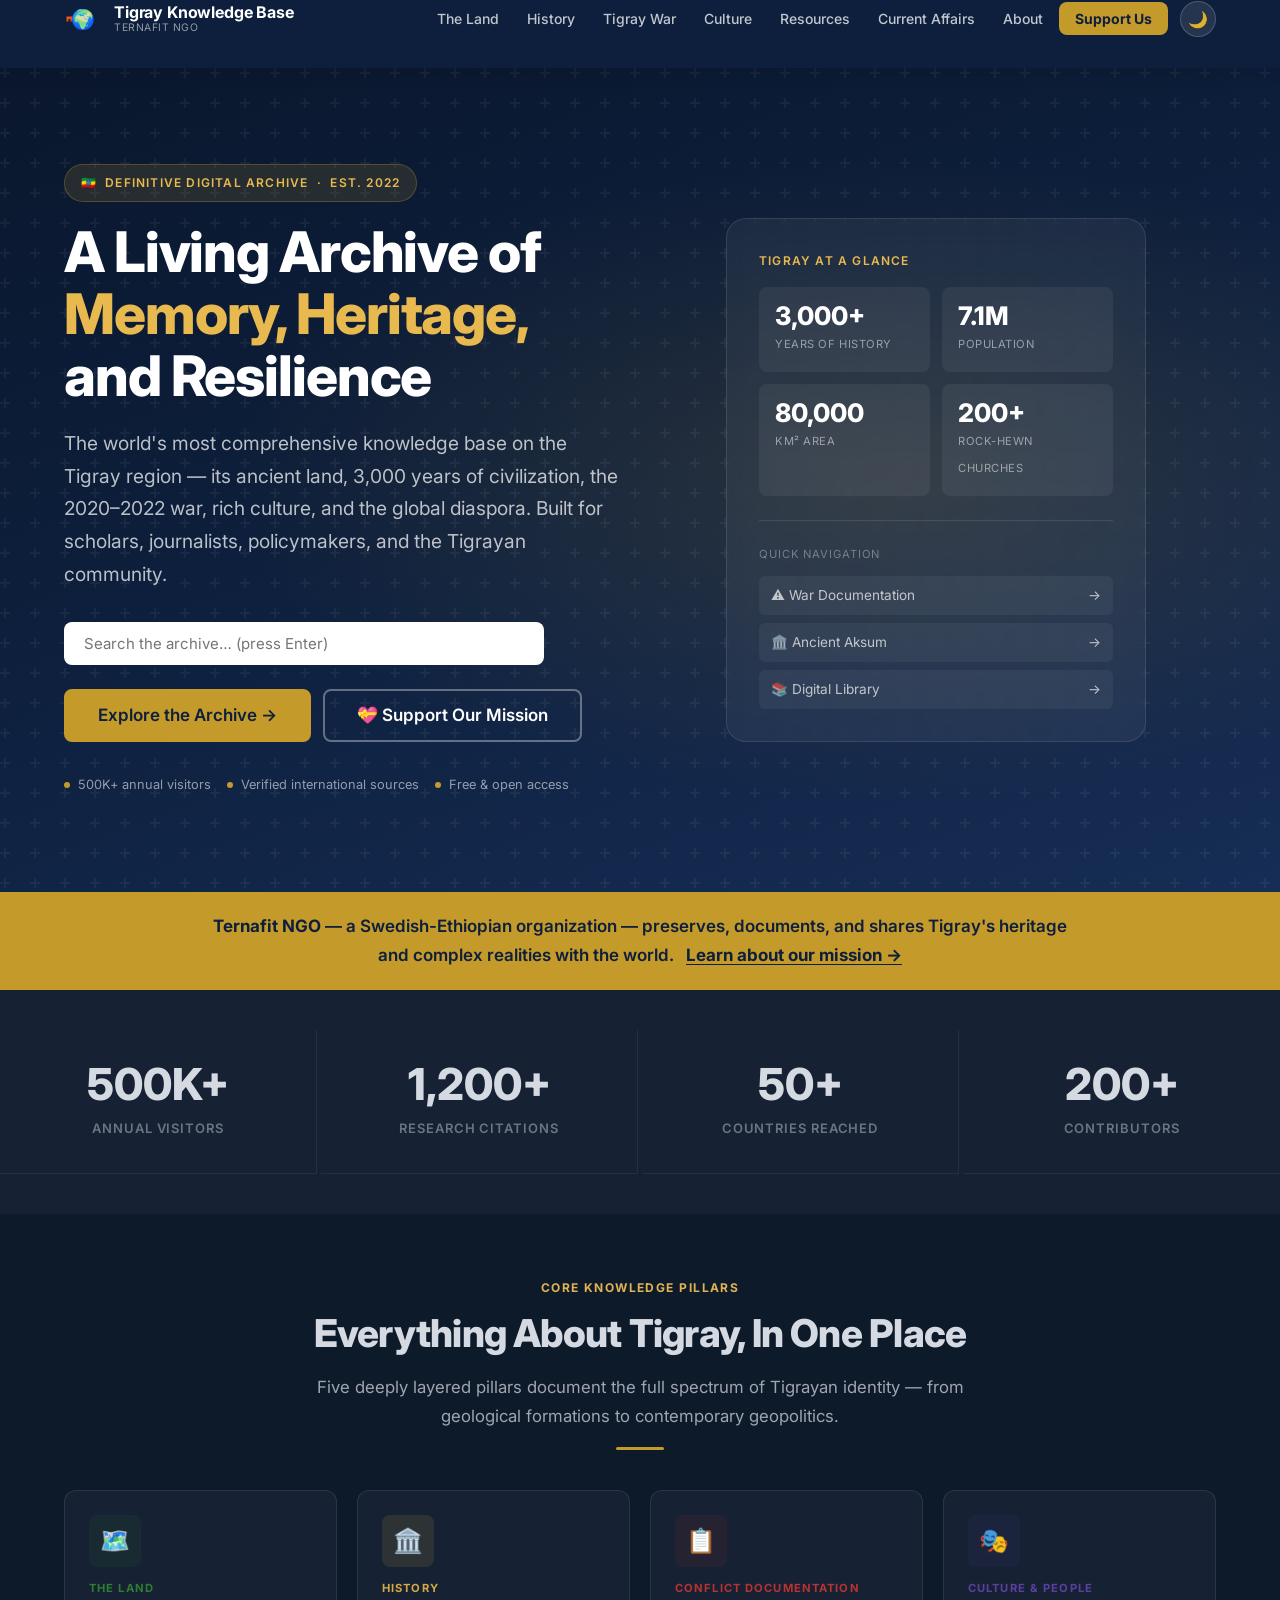
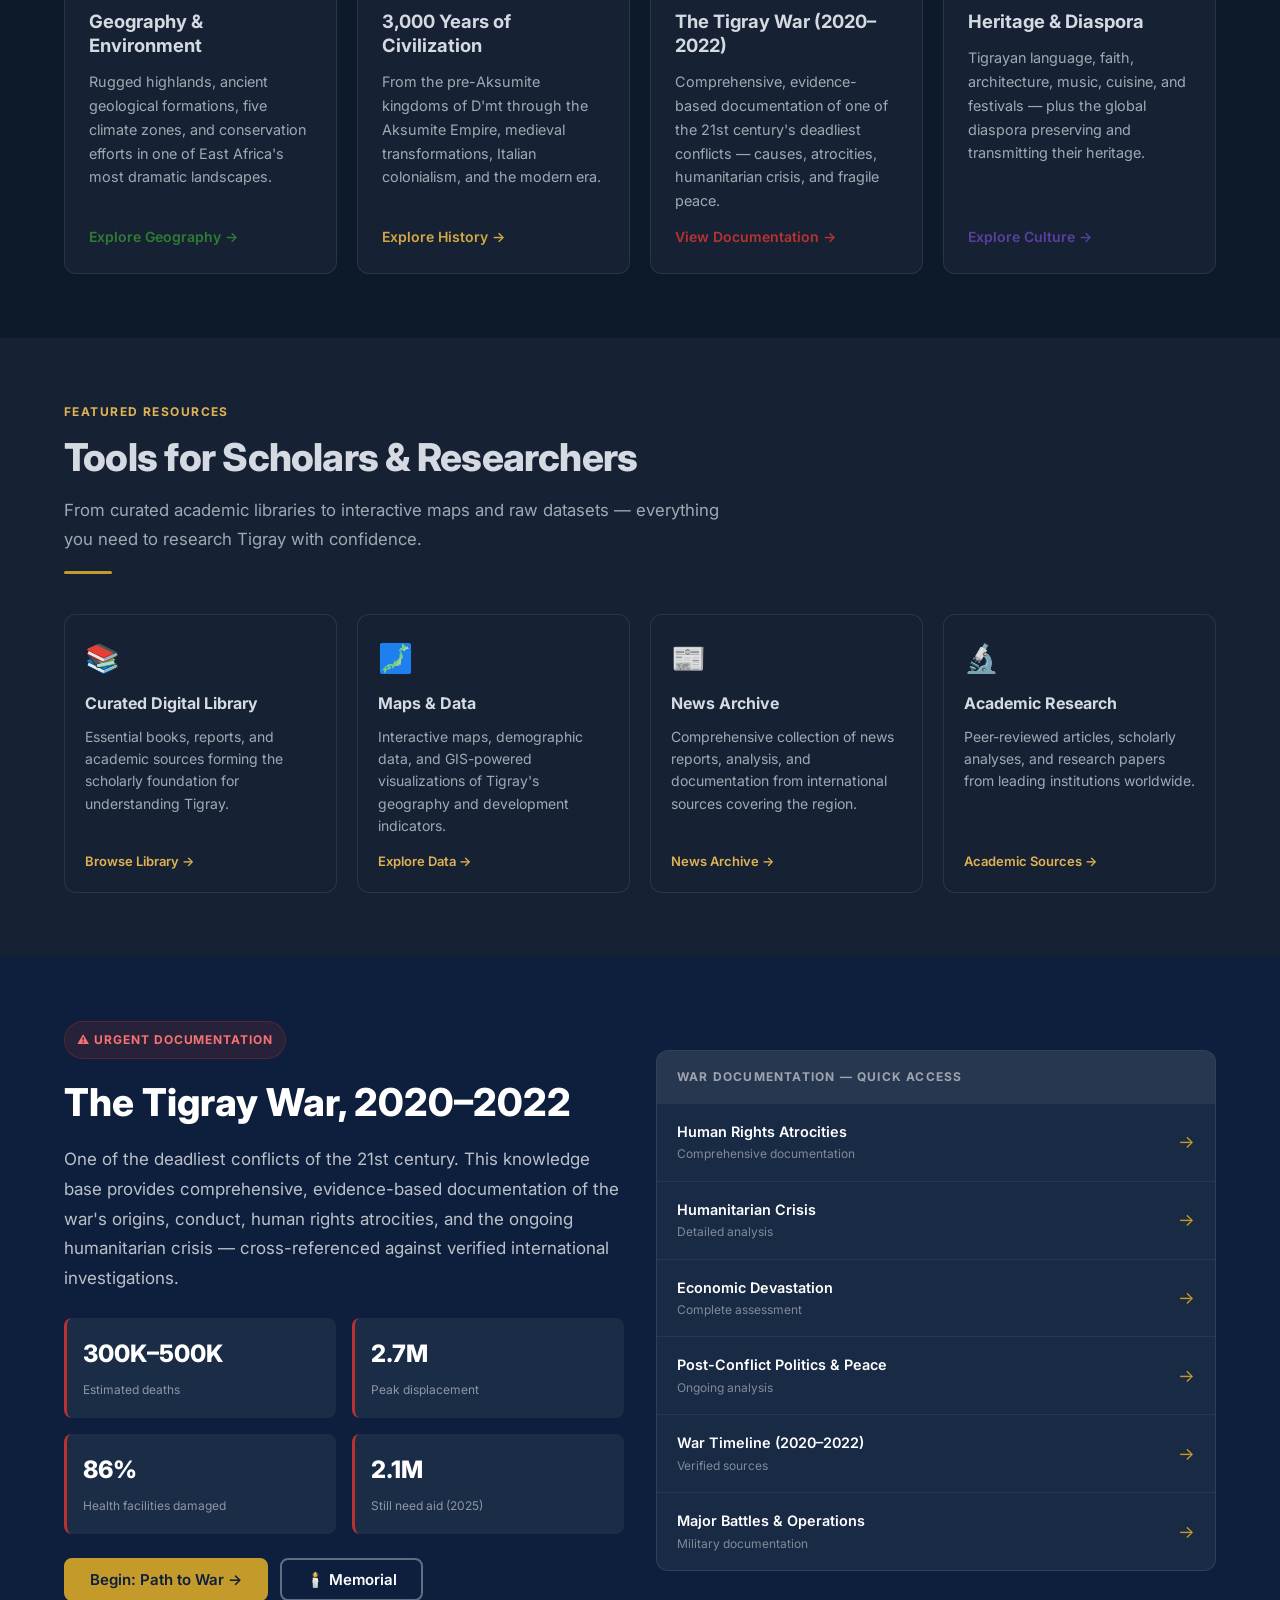
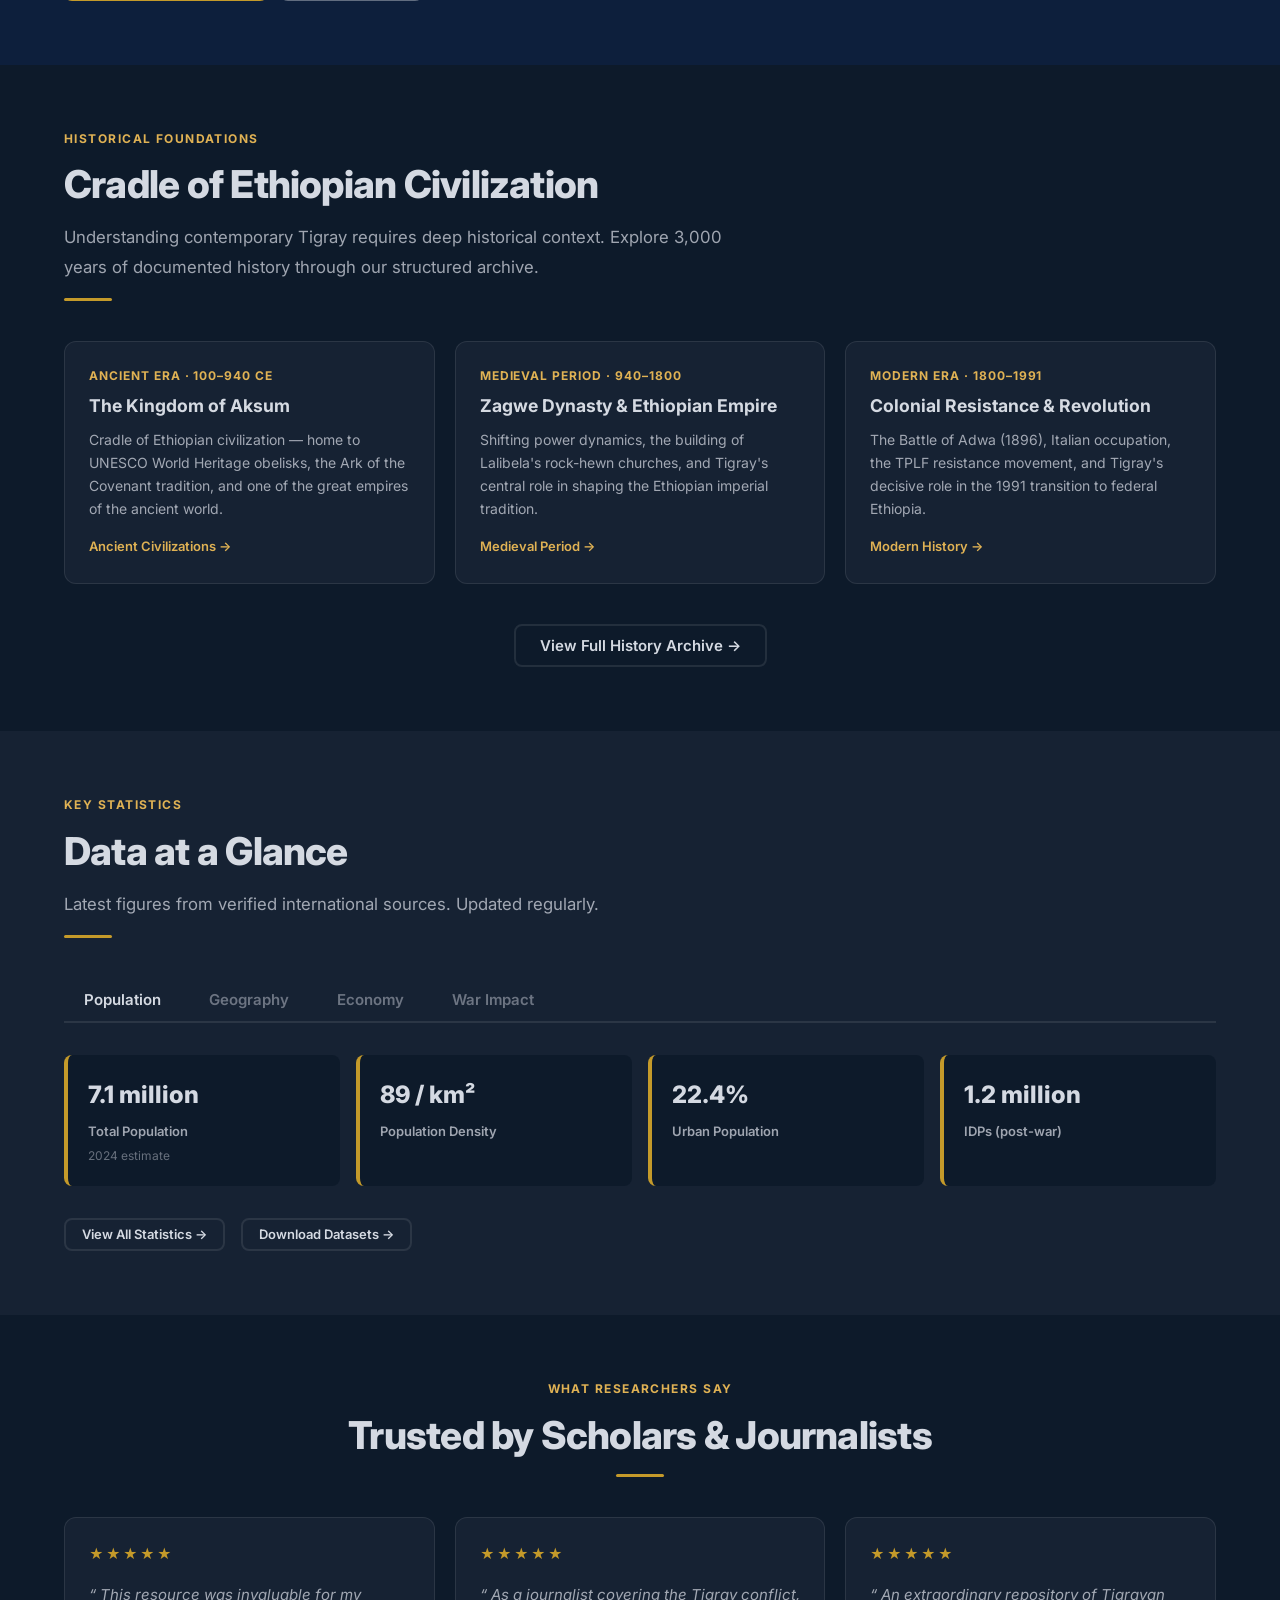
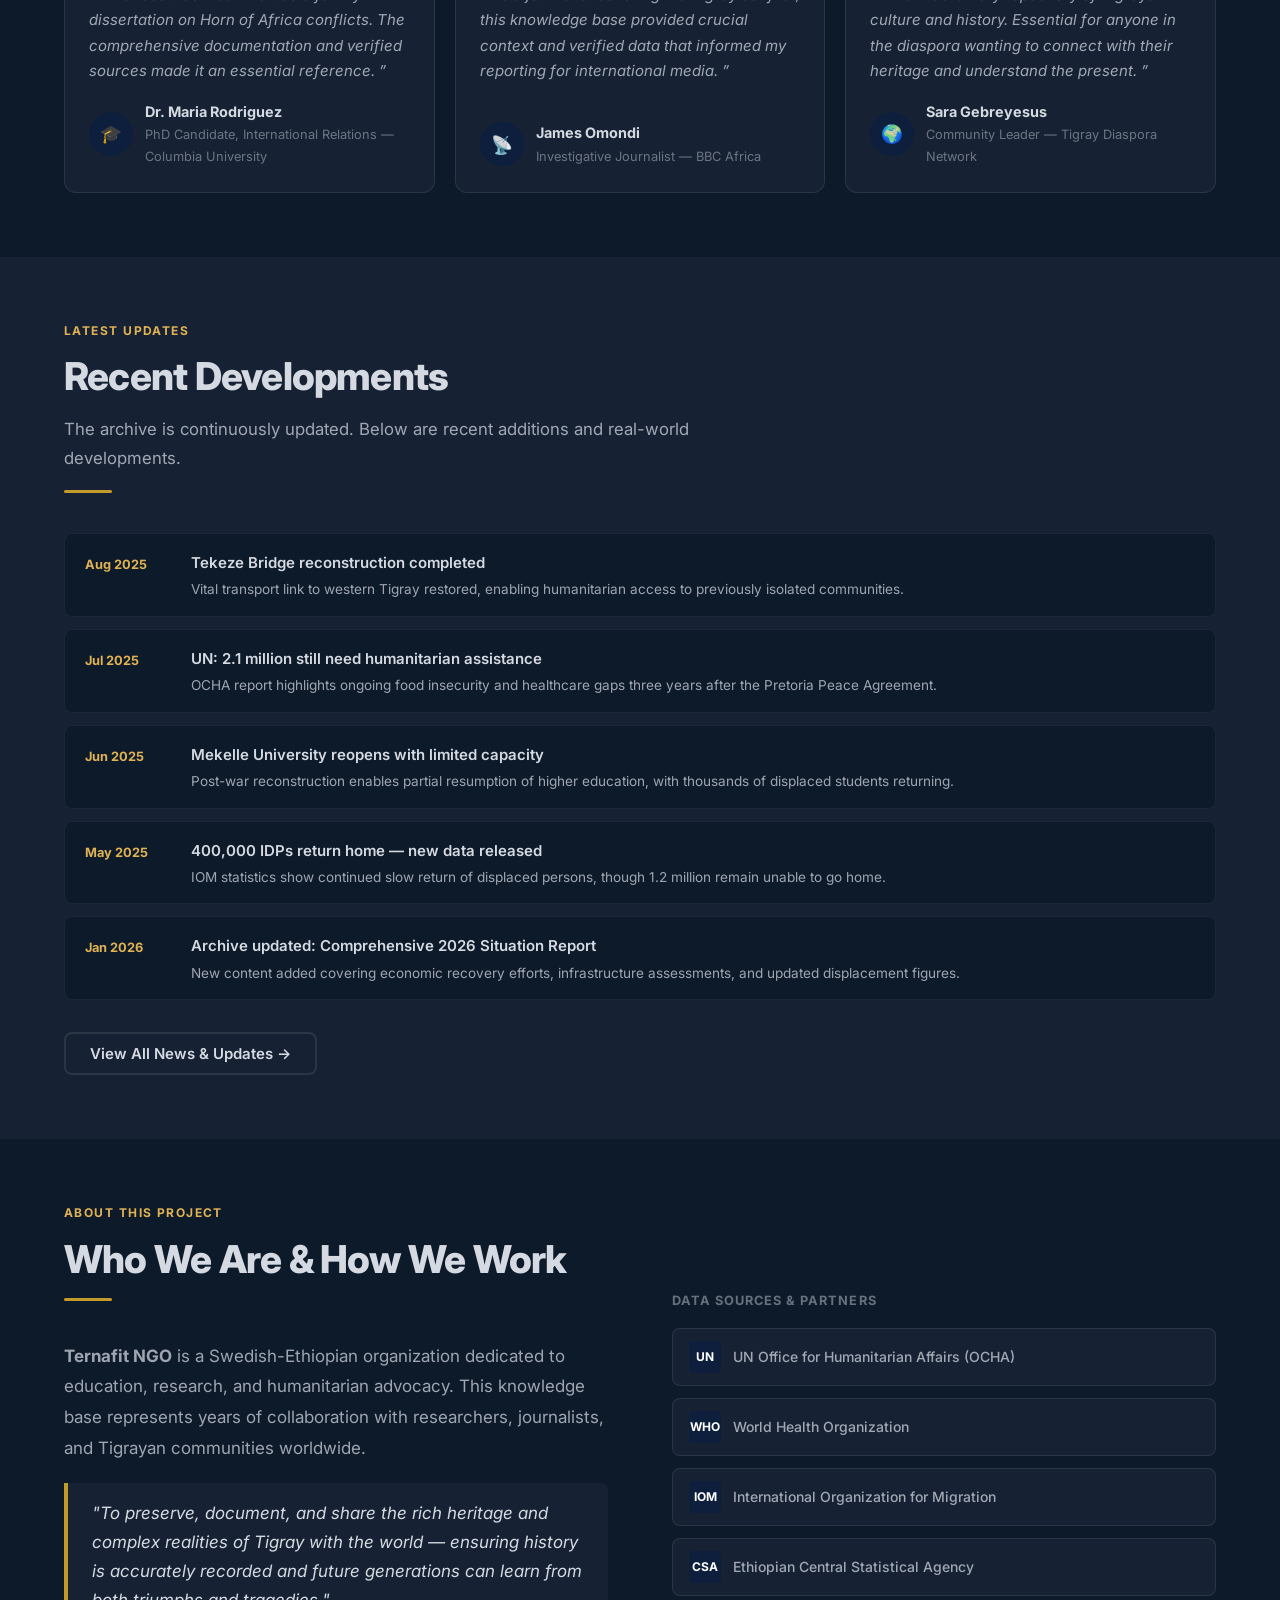
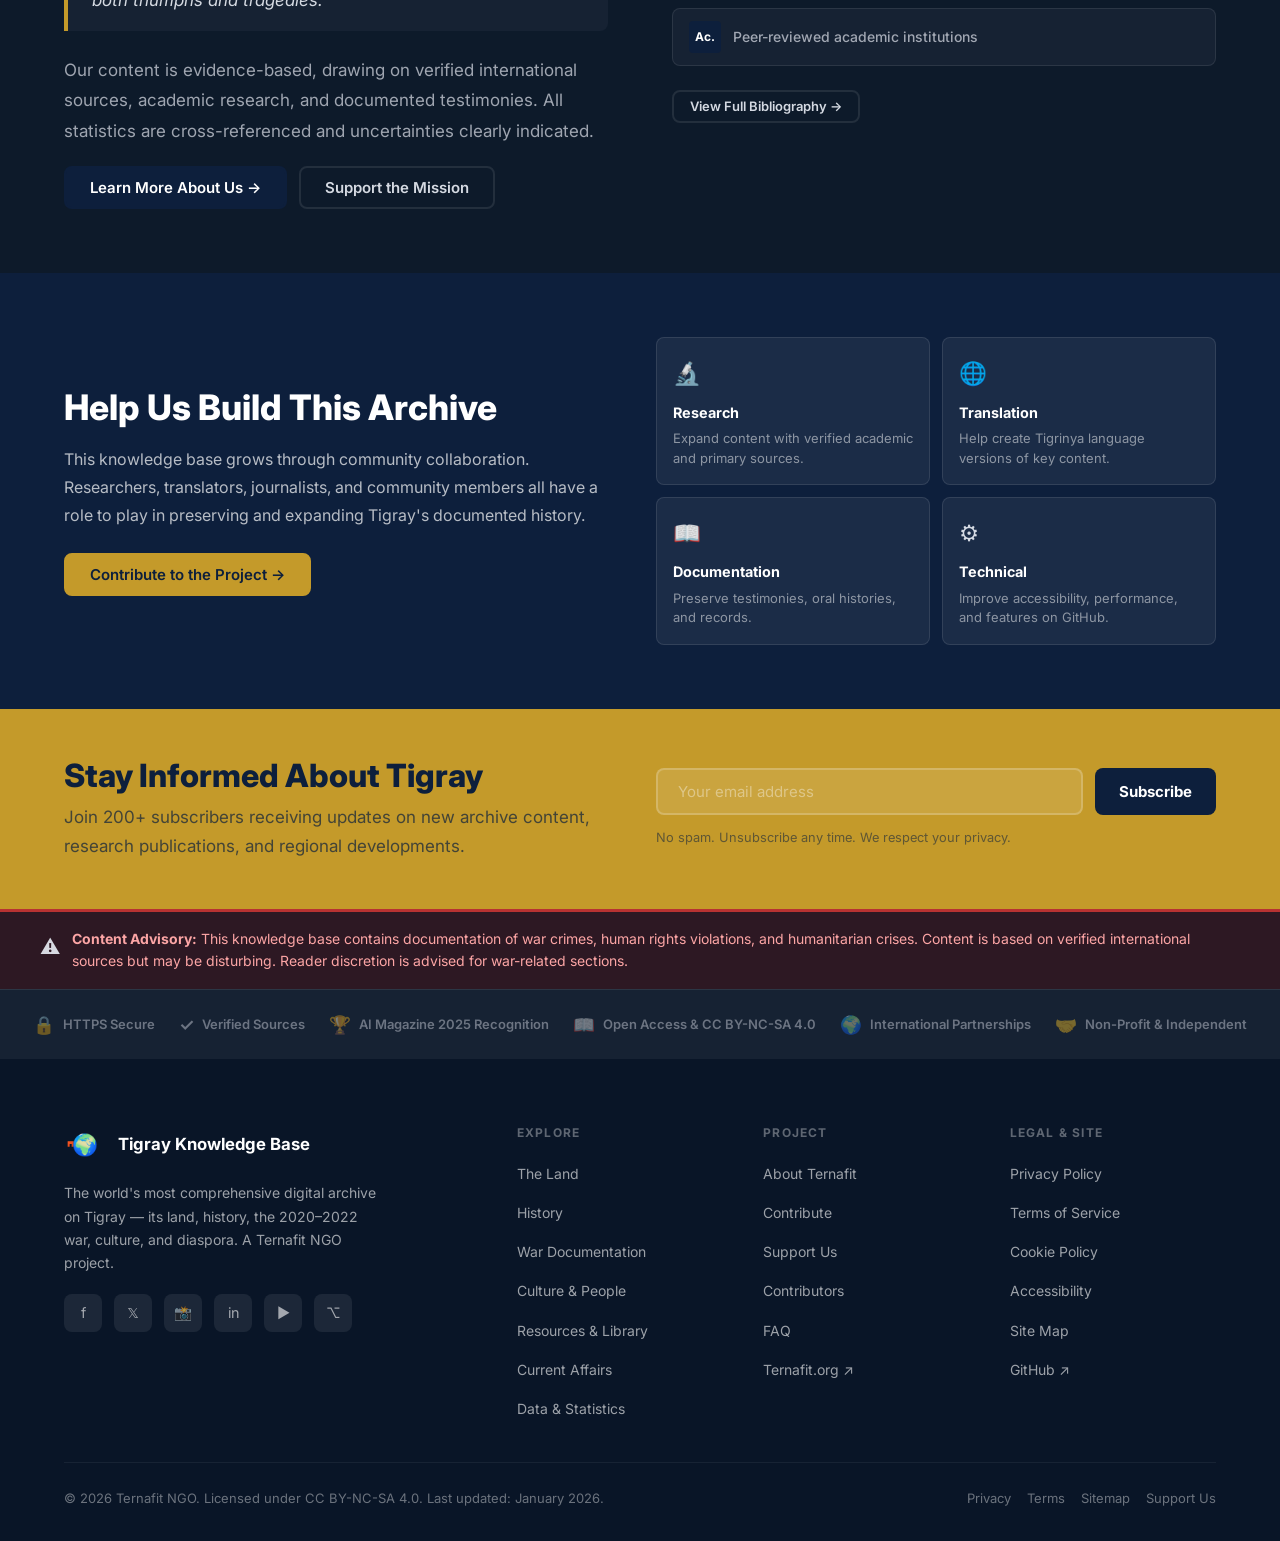
==== redesign/index.html @ 052886c9 "feat(redesign): deploy redesign preview at /redesign/ on Netlify - Copy redesign/ into site/redesign" ====
<!DOCTYPE html>
<html lang="en" dir="ltr">
<head>
  <meta charset="UTF-8">
  <meta name="viewport" content="width=device-width, initial-scale=1.0">

  <!-- Primary Meta -->
  <title>Tigray Knowledge Base — Ternafit | Comprehensive Archive of Tigray, Ethiopia</title>
  <meta name="description" content="The world's most comprehensive digital archive documenting Tigray's land, 3,000 years of history, the 2020–2022 war, culture, and diaspora. Built for scholars, journalists, and the global community.">
  <meta name="author" content="Ternafit NGO">
  <meta name="keywords" content="Tigray, Ethiopia, Tigray War, Aksumite Empire, Tigrayan culture, Horn of Africa, conflict documentation, humanitarian crisis">

  <!-- Canonical & Alternates -->
  <link rel="canonical" href="https://tigray.ternafit.org/">

  <!-- Open Graph -->
  <meta property="og:type"        content="website">
  <meta property="og:url"         content="https://tigray.ternafit.org/">
  <meta property="og:title"       content="Tigray Knowledge Base — Ternafit">
  <meta property="og:description" content="The world's most comprehensive digital archive on Tigray — its land, 3,000-year history, the 2020–2022 war, culture, and diaspora.">
  <meta property="og:image"       content="https://tigray.ternafit.org/assets/images/og-image.jpg">
  <meta property="og:site_name"   content="Tigray Knowledge Base">
  <meta property="og:locale"      content="en_US">

  <!-- Twitter Card -->
  <meta name="twitter:card"        content="summary_large_image">
  <meta name="twitter:site"        content="@infoternafit">
  <meta name="twitter:title"       content="Tigray Knowledge Base — Ternafit">
  <meta name="twitter:description" content="Comprehensive digital archive on Tigray — history, culture, war documentation, and resources.">
  <meta name="twitter:image"       content="https://tigray.ternafit.org/assets/images/og-image.jpg">

  <!-- Favicon -->
  <link rel="icon" type="image/svg+xml" href="https://tigray.ternafit.org/assets/images/favicon.svg">

  <!-- Fonts — preconnect first, then load -->
  <link rel="preconnect" href="https://fonts.googleapis.com">
  <link rel="preconnect" href="https://fonts.gstatic.com" crossorigin>
  <link rel="stylesheet" href="https://fonts.googleapis.com/css2?family=Inter:wght@400;500;600;700;800&display=swap">

  <!-- Stylesheet -->
  <link rel="stylesheet" href="styles.css">

  <!-- Critical inline CSS for above-the-fold rendering -->
  <style>
    body { visibility: visible; }
    .hero { min-height: 100vh; }
    @media (min-width: 1024px) { .hero { min-height: 85vh; } }
  </style>

  <!-- Structured Data -->
  <script type="application/ld+json">
  {
    "@context": "https://schema.org",
    "@type": "WebSite",
    "name": "Tigray Knowledge Base — Ternafit",
    "url": "https://tigray.ternafit.org",
    "description": "The world's most comprehensive digital archive documenting Tigray's land, history, war, culture, and diaspora.",
    "publisher": {
      "@type": "NGO",
      "name": "Ternafit NGO",
      "url": "https://ternafit.org",
      "foundingLocation": "Sweden"
    },
    "potentialAction": {
      "@type": "SearchAction",
      "target": "https://tigray.ternafit.org/search/?q={search_term_string}",
      "query-input": "required name=search_term_string"
    }
  }
  </script>
</head>

<body>

  <!-- ── SKIP LINK ─────────────────────────────────────────── -->
  <a href="#main-content" class="skip-link">Skip to main content</a>

  <!-- ── NAVIGATION ─────────────────────────────────────────── -->
  <nav class="nav" role="navigation" aria-label="Main navigation">
    <div class="container">
      <div class="nav__inner">

        <!-- Brand / logo -->
        <a href="https://tigray.ternafit.org/" class="nav__brand" aria-label="Tigray Knowledge Base — Home">
          <div class="nav__brand-icon" aria-hidden="true">🌍</div>
          <div class="nav__brand-text">
            <span class="nav__brand-name">Tigray Knowledge Base</span>
            <span class="nav__brand-tagline">Ternafit NGO</span>
          </div>
        </a>

        <!-- Desktop nav links — centered -->
        <ul class="nav__menu" id="nav-menu" role="list">
          <li><a href="https://tigray.ternafit.org/land/geography-topography/" class="nav__link">The Land</a></li>
          <li><a href="https://tigray.ternafit.org/history/ancient-tigray/" class="nav__link">History</a></li>
          <li><a href="https://tigray.ternafit.org/war/path-to-war/" class="nav__link">Tigray&nbsp;War</a></li>
          <li><a href="https://tigray.ternafit.org/culture/tigrayan-people/" class="nav__link">Culture</a></li>
          <li><a href="https://tigray.ternafit.org/resources/digital-library/" class="nav__link">Resources</a></li>
          <li><a href="https://tigray.ternafit.org/current/overview/" class="nav__link">Current&nbsp;Affairs</a></li>
          <li><a href="https://tigray.ternafit.org/about/project/" class="nav__link">About</a></li>
          <li><a href="https://tigray.ternafit.org/support/" class="nav__link nav__cta">Support&nbsp;Us</a></li>
        </ul>

        <!-- Right-side controls: theme toggle + mobile hamburger -->
        <div class="nav__controls">
          <button class="theme-toggle" id="theme-toggle" aria-label="Switch to light mode" title="Toggle colour mode">
            <span class="icon-moon" aria-hidden="true">🌙</span>
            <span class="icon-sun"  aria-hidden="true">☀️</span>
          </button>
          <button class="nav__toggle" aria-label="Open navigation menu" aria-expanded="false" aria-controls="nav-menu">
            <span class="nav__hamburger" aria-hidden="true"></span>
          </button>
        </div>

      </div>
    </div>
  </nav>

  <!-- ── HERO ───────────────────────────────────────────────── -->
  <header class="hero" id="main-content" role="banner">
    <div class="hero__bg" aria-hidden="true"></div>
    <div class="hero__pattern" aria-hidden="true"></div>

    <div class="hero__inner">
      <div class="hero__content">
        <div class="hero__eyebrow" aria-label="Category">
          <span>🇪🇹</span>
          Definitive Digital Archive &nbsp;·&nbsp; Est. 2022
        </div>

        <h1 class="hero__title">
          A Living Archive of<br>
          <em>Memory, Heritage,</em><br>
          and Resilience
        </h1>

        <p class="hero__subtitle">
          The world's most comprehensive knowledge base on the Tigray region — its ancient land, 3,000 years of civilization, the 2020–2022 war, rich culture, and the global diaspora. Built for scholars, journalists, policymakers, and the Tigrayan community.
        </p>

        <!-- Hero search bar -->
        <div style="display:flex;gap:.75rem;margin-bottom:1.5rem;max-width:480px;">
          <input
            id="hero-search"
            type="search"
            placeholder="Search the archive… (press Enter)"
            aria-label="Search the Tigray Knowledge Base"
            style="flex:1;padding:.75rem 1.25rem;border-radius:8px;border:none;font-family:inherit;font-size:.9375rem;outline:none;color:#0d1f3c;"
          >
        </div>

        <div class="hero__actions">
          <a href="https://tigray.ternafit.org/land/geography-topography/" class="btn btn--primary btn--lg">
            Explore the Archive →
          </a>
          <a href="https://tigray.ternafit.org/support/" class="btn btn--outline btn--lg">
            💝 Support Our Mission
          </a>
        </div>

        <div class="hero__badges">
          <span class="hero__badge">
            <span class="hero__badge-dot" aria-hidden="true"></span>
            500K+ annual visitors
          </span>
          <span class="hero__badge">
            <span class="hero__badge-dot" aria-hidden="true"></span>
            Verified international sources
          </span>
          <span class="hero__badge">
            <span class="hero__badge-dot" aria-hidden="true"></span>
            Free &amp; open access
          </span>
        </div>
      </div>

      <div class="hero__visual" aria-hidden="true">
        <div class="hero__map-card">
          <p class="hero__map-title">Tigray at a glance</p>
          <div class="hero__stat-row">
            <div class="hero__stat">
              <span class="hero__stat-num">3,000+</span>
              <span class="hero__stat-lbl">Years of History</span>
            </div>
            <div class="hero__stat">
              <span class="hero__stat-num">7.1M</span>
              <span class="hero__stat-lbl">Population</span>
            </div>
            <div class="hero__stat">
              <span class="hero__stat-num">80,000</span>
              <span class="hero__stat-lbl">km² Area</span>
            </div>
            <div class="hero__stat">
              <span class="hero__stat-num">200+</span>
              <span class="hero__stat-lbl">Rock-hewn Churches</span>
            </div>
          </div>
          <div style="margin-top:1.5rem;padding-top:1.5rem;border-top:1px solid rgba(255,255,255,0.1);">
            <p style="font-size:.7rem;color:rgba(255,255,255,.35);text-transform:uppercase;letter-spacing:.08em;margin-bottom:.75rem;">Quick navigation</p>
            <div style="display:flex;flex-direction:column;gap:.5rem;">
              <a href="https://tigray.ternafit.org/war/path-to-war/" style="display:flex;justify-content:space-between;font-size:.85rem;color:rgba(255,255,255,.7);text-decoration:none;padding:.5rem .75rem;background:rgba(255,255,255,.05);border-radius:6px;">
                <span>⚠️ War Documentation</span><span>→</span>
              </a>
              <a href="https://tigray.ternafit.org/history/ancient-tigray/" style="display:flex;justify-content:space-between;font-size:.85rem;color:rgba(255,255,255,.7);text-decoration:none;padding:.5rem .75rem;background:rgba(255,255,255,.05);border-radius:6px;">
                <span>🏛️ Ancient Aksum</span><span>→</span>
              </a>
              <a href="https://tigray.ternafit.org/resources/digital-library/" style="display:flex;justify-content:space-between;font-size:.85rem;color:rgba(255,255,255,.7);text-decoration:none;padding:.5rem .75rem;background:rgba(255,255,255,.05);border-radius:6px;">
                <span>📚 Digital Library</span><span>→</span>
              </a>
            </div>
          </div>
        </div>
      </div>
    </div>
  </header>

  <main>

    <!-- ── MISSION STRIP ──────────────────────────────────── -->
    <div class="mission-strip" role="complementary" aria-label="Mission statement">
      <p class="mission-strip__text">
        <strong>Ternafit NGO</strong> — a Swedish-Ethiopian organization — preserves, documents, and shares Tigray's heritage and complex realities with the world. &nbsp;
        <a href="https://tigray.ternafit.org/about/project/">Learn about our mission →</a>
      </p>
    </div>

    <!-- ── IMPACT STATS ───────────────────────────────────── -->
    <section class="stats section--tight" aria-labelledby="stats-heading">
      <h2 id="stats-heading" class="visually-hidden">Our impact in numbers</h2>
      <div class="stats__grid">
        <div class="stats__card fade-in">
          <span class="stats__number" data-target="500K+" aria-label="500,000 plus">500K+</span>
          <span class="stats__label">Annual Visitors</span>
        </div>
        <div class="stats__card fade-in">
          <span class="stats__number" data-target="1200+" aria-label="1,200 plus">1,200+</span>
          <span class="stats__label">Research Citations</span>
        </div>
        <div class="stats__card fade-in">
          <span class="stats__number" data-target="50+" aria-label="50 plus">50+</span>
          <span class="stats__label">Countries Reached</span>
        </div>
        <div class="stats__card fade-in">
          <span class="stats__number" data-target="200+" aria-label="200 plus">200+</span>
          <span class="stats__label">Contributors</span>
        </div>
      </div>
    </section>

    <!-- ── CORE KNOWLEDGE PILLARS ─────────────────────────── -->
    <section class="pillars section" id="pillars" aria-labelledby="pillars-heading">
      <div class="container">
        <header class="section-header section-header--center">
          <p class="section-header__eyebrow">Core Knowledge Pillars</p>
          <h2 id="pillars-heading" class="section-header__title">Everything About Tigray, In One Place</h2>
          <p class="section-header__body">
            Five deeply layered pillars document the full spectrum of Tigrayan identity — from geological formations to contemporary geopolitics.
          </p>
          <div class="section-header__divider" aria-hidden="true"></div>
        </header>

        <div class="pillars__grid">

          <a href="https://tigray.ternafit.org/land/geography-topography/" class="pillar-card pillar-card--land fade-in" aria-label="Explore The Land section">
            <div class="pillar-card__icon" aria-hidden="true">🗺️</div>
            <span class="pillar-card__tag">The Land</span>
            <h3 class="pillar-card__title">Geography &amp; Environment</h3>
            <p class="pillar-card__body">
              Rugged highlands, ancient geological formations, five climate zones, and conservation efforts in one of East Africa's most dramatic landscapes.
            </p>
            <span class="pillar-card__link">Explore Geography →</span>
          </a>

          <a href="https://tigray.ternafit.org/history/ancient-tigray/" class="pillar-card pillar-card--history fade-in" aria-label="Explore History section">
            <div class="pillar-card__icon" aria-hidden="true">🏛️</div>
            <span class="pillar-card__tag">History</span>
            <h3 class="pillar-card__title">3,000 Years of Civilization</h3>
            <p class="pillar-card__body">
              From the pre-Aksumite kingdoms of D'mt through the Aksumite Empire, medieval transformations, Italian colonialism, and the modern era.
            </p>
            <span class="pillar-card__link">Explore History →</span>
          </a>

          <a href="https://tigray.ternafit.org/war/path-to-war/" class="pillar-card pillar-card--war fade-in" aria-label="Explore War Documentation section">
            <div class="pillar-card__icon" aria-hidden="true">📋</div>
            <span class="pillar-card__tag">Conflict Documentation</span>
            <h3 class="pillar-card__title">The Tigray War (2020–2022)</h3>
            <p class="pillar-card__body">
              Comprehensive, evidence-based documentation of one of the 21st century's deadliest conflicts — causes, atrocities, humanitarian crisis, and fragile peace.
            </p>
            <span class="pillar-card__link">View Documentation →</span>
          </a>

          <a href="https://tigray.ternafit.org/culture/tigrayan-people/" class="pillar-card pillar-card--culture fade-in" aria-label="Explore Culture section">
            <div class="pillar-card__icon" aria-hidden="true">🎭</div>
            <span class="pillar-card__tag">Culture &amp; People</span>
            <h3 class="pillar-card__title">Heritage &amp; Diaspora</h3>
            <p class="pillar-card__body">
              Tigrayan language, faith, architecture, music, cuisine, and festivals — plus the global diaspora preserving and transmitting their heritage.
            </p>
            <span class="pillar-card__link">Explore Culture →</span>
          </a>

        </div>
      </div>
    </section>

    <!-- ── FEATURED RESOURCES ────────────────────────────── -->
    <section class="resources section" id="resources" aria-labelledby="resources-heading">
      <div class="container">
        <header class="section-header">
          <p class="section-header__eyebrow">Featured Resources</p>
          <h2 id="resources-heading" class="section-header__title">Tools for Scholars &amp; Researchers</h2>
          <p class="section-header__body">
            From curated academic libraries to interactive maps and raw datasets — everything you need to research Tigray with confidence.
          </p>
          <div class="section-header__divider" aria-hidden="true"></div>
        </header>

        <div class="resources__grid">
          <a href="https://tigray.ternafit.org/resources/digital-library/" class="resource-card fade-in" aria-label="Browse Digital Library">
            <span class="resource-card__icon" aria-hidden="true">📚</span>
            <h3 class="resource-card__title">Curated Digital Library</h3>
            <p class="resource-card__body">Essential books, reports, and academic sources forming the scholarly foundation for understanding Tigray.</p>
            <span class="resource-card__cta">Browse Library →</span>
          </a>

          <a href="https://tigray.ternafit.org/demographics/" class="resource-card fade-in" aria-label="Explore Interactive Maps and Data">
            <span class="resource-card__icon" aria-hidden="true">🗾</span>
            <h3 class="resource-card__title">Maps &amp; Data</h3>
            <p class="resource-card__body">Interactive maps, demographic data, and GIS-powered visualizations of Tigray's geography and development indicators.</p>
            <span class="resource-card__cta">Explore Data →</span>
          </a>

          <a href="https://tigray.ternafit.org/current/overview/" class="resource-card fade-in" aria-label="Access News Archive">
            <span class="resource-card__icon" aria-hidden="true">📰</span>
            <h3 class="resource-card__title">News Archive</h3>
            <p class="resource-card__body">Comprehensive collection of news reports, analysis, and documentation from international sources covering the region.</p>
            <span class="resource-card__cta">News Archive →</span>
          </a>

          <a href="https://tigray.ternafit.org/resources/digital-library/" class="resource-card fade-in" aria-label="View Academic Research">
            <span class="resource-card__icon" aria-hidden="true">🔬</span>
            <h3 class="resource-card__title">Academic Research</h3>
            <p class="resource-card__body">Peer-reviewed articles, scholarly analyses, and research papers from leading institutions worldwide.</p>
            <span class="resource-card__cta">Academic Sources →</span>
          </a>
        </div>
      </div>
    </section>

    <!-- ── WAR / MEMORIAL SECTION ─────────────────────────── -->
    <section class="memorial" id="war" aria-labelledby="memorial-heading">
      <div class="container">
        <div class="memorial__inner">

          <div class="memorial__content">
            <div class="memorial__eyebrow" aria-label="Warning: sensitive content">
              ⚠️ Urgent Documentation
            </div>

            <h2 id="memorial-heading" class="memorial__title">
              The Tigray War, 2020–2022
            </h2>

            <p class="memorial__body">
              One of the deadliest conflicts of the 21st century. This knowledge base provides comprehensive, evidence-based documentation of the war's origins, conduct, human rights atrocities, and the ongoing humanitarian crisis — cross-referenced against verified international investigations.
            </p>

            <div class="memorial__stats" aria-label="War impact statistics">
              <div class="memorial__stat">
                <span class="memorial__stat-num">300K–500K</span>
                <span class="memorial__stat-lbl">Estimated deaths</span>
              </div>
              <div class="memorial__stat">
                <span class="memorial__stat-num">2.7M</span>
                <span class="memorial__stat-lbl">Peak displacement</span>
              </div>
              <div class="memorial__stat">
                <span class="memorial__stat-num">86%</span>
                <span class="memorial__stat-lbl">Health facilities damaged</span>
              </div>
              <div class="memorial__stat">
                <span class="memorial__stat-num">2.1M</span>
                <span class="memorial__stat-lbl">Still need aid (2025)</span>
              </div>
            </div>

            <div class="memorial__links">
              <a href="https://tigray.ternafit.org/war/path-to-war/" class="btn btn--primary">Begin: Path to War →</a>
              <a href="https://tigray.ternafit.org/war/path-to-war/" class="btn btn--outline">🕯️ Memorial</a>
            </div>
          </div>

          <div class="memorial__quick-access" aria-label="Quick access to war documentation">
            <div class="memorial__qa-head">War Documentation — Quick Access</div>

            <a href="https://tigray.ternafit.org/war/human-rights-atrocities/" class="memorial__qa-item" aria-label="Human Rights Atrocities documentation">
              <div>
                <div class="memorial__qa-topic">Human Rights Atrocities</div>
                <div class="memorial__qa-status">Comprehensive documentation</div>
              </div>
              <span class="memorial__qa-arrow" aria-hidden="true">→</span>
            </a>

            <a href="https://tigray.ternafit.org/war/humanitarian-crisis/" class="memorial__qa-item" aria-label="Humanitarian Crisis documentation">
              <div>
                <div class="memorial__qa-topic">Humanitarian Crisis</div>
                <div class="memorial__qa-status">Detailed analysis</div>
              </div>
              <span class="memorial__qa-arrow" aria-hidden="true">→</span>
            </a>

            <a href="https://tigray.ternafit.org/war/economic-devastation/" class="memorial__qa-item" aria-label="Economic Devastation documentation">
              <div>
                <div class="memorial__qa-topic">Economic Devastation</div>
                <div class="memorial__qa-status">Complete assessment</div>
              </div>
              <span class="memorial__qa-arrow" aria-hidden="true">→</span>
            </a>

            <a href="https://tigray.ternafit.org/war/fragile-peace/" class="memorial__qa-item" aria-label="Post-Conflict Politics documentation">
              <div>
                <div class="memorial__qa-topic">Post-Conflict Politics &amp; Peace</div>
                <div class="memorial__qa-status">Ongoing analysis</div>
              </div>
              <span class="memorial__qa-arrow" aria-hidden="true">→</span>
            </a>

            <a href="https://tigray.ternafit.org/war/timeline/" class="memorial__qa-item" aria-label="War Timeline">
              <div>
                <div class="memorial__qa-topic">War Timeline (2020–2022)</div>
                <div class="memorial__qa-status">Verified sources</div>
              </div>
              <span class="memorial__qa-arrow" aria-hidden="true">→</span>
            </a>

            <a href="https://tigray.ternafit.org/war/conflict-overview/" class="memorial__qa-item" aria-label="Major Battles documentation">
              <div>
                <div class="memorial__qa-topic">Major Battles &amp; Operations</div>
                <div class="memorial__qa-status">Military documentation</div>
              </div>
              <span class="memorial__qa-arrow" aria-hidden="true">→</span>
            </a>
          </div>

        </div>
      </div>
    </section>

    <!-- ── HISTORICAL FOUNDATIONS ─────────────────────────── -->
    <section class="history section" id="history" aria-labelledby="history-heading">
      <div class="container">
        <header class="section-header">
          <p class="section-header__eyebrow">Historical Foundations</p>
          <h2 id="history-heading" class="section-header__title">Cradle of Ethiopian Civilization</h2>
          <p class="section-header__body">
            Understanding contemporary Tigray requires deep historical context. Explore 3,000 years of documented history through our structured archive.
          </p>
          <div class="section-header__divider" aria-hidden="true"></div>
        </header>

        <div class="history__grid">
          <a href="https://tigray.ternafit.org/history/ancient-tigray/" class="history-card fade-in" aria-label="Ancient Aksum history">
            <div class="history-card__era">Ancient Era · 100–940 CE</div>
            <h3 class="history-card__title">The Kingdom of Aksum</h3>
            <p class="history-card__body">
              Cradle of Ethiopian civilization — home to UNESCO World Heritage obelisks, the Ark of the Covenant tradition, and one of the great empires of the ancient world.
            </p>
            <span class="history-card__link">Ancient Civilizations →</span>
          </a>

          <a href="https://tigray.ternafit.org/history/ancient-tigray/" class="history-card fade-in" aria-label="Medieval period history">
            <div class="history-card__era">Medieval Period · 940–1800</div>
            <h3 class="history-card__title">Zagwe Dynasty &amp; Ethiopian Empire</h3>
            <p class="history-card__body">
              Shifting power dynamics, the building of Lalibela's rock-hewn churches, and Tigray's central role in shaping the Ethiopian imperial tradition.
            </p>
            <span class="history-card__link">Medieval Period →</span>
          </a>

          <a href="https://tigray.ternafit.org/history/ancient-tigray/" class="history-card fade-in" aria-label="Modern history">
            <div class="history-card__era">Modern Era · 1800–1991</div>
            <h3 class="history-card__title">Colonial Resistance &amp; Revolution</h3>
            <p class="history-card__body">
              The Battle of Adwa (1896), Italian occupation, the TPLF resistance movement, and Tigray's decisive role in the 1991 transition to federal Ethiopia.
            </p>
            <span class="history-card__link">Modern History →</span>
          </a>
        </div>

        <div style="text-align:center;margin-top:2.5rem;">
          <a href="https://tigray.ternafit.org/history/ancient-tigray/" class="btn btn--ghost">View Full History Archive →</a>
        </div>
      </div>
    </section>

    <!-- ── KEY STATISTICS ─────────────────────────────────── -->
    <section class="key-stats section" id="statistics" aria-labelledby="key-stats-heading">
      <div class="container">
        <header class="section-header">
          <p class="section-header__eyebrow">Key Statistics</p>
          <h2 id="key-stats-heading" class="section-header__title">Data at a Glance</h2>
          <p class="section-header__body">Latest figures from verified international sources. Updated regularly.</p>
          <div class="section-header__divider" aria-hidden="true"></div>
        </header>

        <div class="key-stats__tabs" role="tablist" aria-label="Statistics categories">
          <button class="key-stats__tab active" data-tab="tab-population" role="tab" aria-selected="true" aria-controls="tab-population" id="btn-population">Population</button>
          <button class="key-stats__tab" data-tab="tab-geography" role="tab" aria-selected="false" aria-controls="tab-geography" id="btn-geography">Geography</button>
          <button class="key-stats__tab" data-tab="tab-economy" role="tab" aria-selected="false" aria-controls="tab-economy" id="btn-economy">Economy</button>
          <button class="key-stats__tab" data-tab="tab-war" role="tab" aria-selected="false" aria-controls="tab-war" id="btn-war">War Impact</button>
        </div>

        <div id="tab-population" class="key-stats__panel active" role="tabpanel" aria-labelledby="btn-population">
          <div class="key-stat-item">
            <span class="key-stat-item__value">7.1 million</span>
            <div class="key-stat-item__label">Total Population</div>
            <div class="key-stat-item__note">2024 estimate</div>
          </div>
          <div class="key-stat-item">
            <span class="key-stat-item__value">89 / km²</span>
            <div class="key-stat-item__label">Population Density</div>
          </div>
          <div class="key-stat-item">
            <span class="key-stat-item__value">22.4%</span>
            <div class="key-stat-item__label">Urban Population</div>
          </div>
          <div class="key-stat-item">
            <span class="key-stat-item__value">1.2 million</span>
            <div class="key-stat-item__label">IDPs (post-war)</div>
          </div>
        </div>

        <div id="tab-geography" class="key-stats__panel" role="tabpanel" aria-labelledby="btn-geography" hidden>
          <div class="key-stat-item">
            <span class="key-stat-item__value">80,000 km²</span>
            <div class="key-stat-item__label">Total Area</div>
            <div class="key-stat-item__note">~31,000 sq miles</div>
          </div>
          <div class="key-stat-item">
            <span class="key-stat-item__value">4,550 m</span>
            <div class="key-stat-item__label">Highest Point (Ras Dashan)</div>
          </div>
          <div class="key-stat-item">
            <span class="key-stat-item__value">5</span>
            <div class="key-stat-item__label">Distinct Climate Zones</div>
          </div>
          <div class="key-stat-item">
            <span class="key-stat-item__value">7 zones, 35 woredas</span>
            <div class="key-stat-item__label">Administrative Divisions</div>
          </div>
        </div>

        <div id="tab-economy" class="key-stats__panel" role="tabpanel" aria-labelledby="btn-economy" hidden>
          <div class="key-stat-item">
            <span class="key-stat-item__value">$3.2 billion</span>
            <div class="key-stat-item__label">Regional GDP</div>
            <div class="key-stat-item__note">2024 estimate</div>
          </div>
          <div class="key-stat-item">
            <span class="key-stat-item__value">Sesame, Livestock, Gold</span>
            <div class="key-stat-item__label">Main Exports</div>
          </div>
          <div class="key-stat-item">
            <span class="key-stat-item__value">45%</span>
            <div class="key-stat-item__label">Agriculture Share of Economy</div>
          </div>
          <div class="key-stat-item">
            <span class="key-stat-item__value">23%</span>
            <div class="key-stat-item__label">Unemployment Rate (post-war)</div>
          </div>
        </div>

        <div id="tab-war" class="key-stats__panel" role="tabpanel" aria-labelledby="btn-war" hidden>
          <div class="key-stat-item">
            <span class="key-stat-item__value">300K–500K</span>
            <div class="key-stat-item__label">Estimated Deaths</div>
            <div class="key-stat-item__note">Including conflict-related mortality</div>
          </div>
          <div class="key-stat-item">
            <span class="key-stat-item__value">2.7 million</span>
            <div class="key-stat-item__label">Peak Displacement</div>
          </div>
          <div class="key-stat-item">
            <span class="key-stat-item__value">86%</span>
            <div class="key-stat-item__label">Health Facilities Damaged</div>
          </div>
          <div class="key-stat-item">
            <span class="key-stat-item__value">2.1 million</span>
            <div class="key-stat-item__label">Still Require Aid (2025)</div>
          </div>
        </div>

        <div style="margin-top:2rem;display:flex;gap:1rem;flex-wrap:wrap;">
          <a href="https://tigray.ternafit.org/demographics/" class="btn btn--ghost btn--sm">View All Statistics →</a>
          <a href="https://tigray.ternafit.org/08-downloads/" class="btn btn--ghost btn--sm">Download Datasets →</a>
        </div>
      </div>
    </section>

    <!-- ── TESTIMONIALS ───────────────────────────────────── -->
    <section class="testimonials section" id="testimonials" aria-labelledby="testimonials-heading">
      <div class="container">
        <header class="section-header section-header--center">
          <p class="section-header__eyebrow">What Researchers Say</p>
          <h2 id="testimonials-heading" class="section-header__title">Trusted by Scholars &amp; Journalists</h2>
          <div class="section-header__divider" aria-hidden="true"></div>
        </header>

        <div class="testimonials__grid">

          <figure class="testimonial-card fade-in">
            <div class="testimonial-card__stars" aria-label="5 stars">★★★★★</div>
            <blockquote class="testimonial-card__quote">
              This resource was invaluable for my dissertation on Horn of Africa conflicts. The comprehensive documentation and verified sources made it an essential reference.
            </blockquote>
            <figcaption class="testimonial-card__author">
              <div class="testimonial-card__avatar" aria-hidden="true">🎓</div>
              <div>
                <div class="testimonial-card__name">Dr. Maria Rodriguez</div>
                <div class="testimonial-card__role">PhD Candidate, International Relations — Columbia University</div>
              </div>
            </figcaption>
          </figure>

          <figure class="testimonial-card fade-in">
            <div class="testimonial-card__stars" aria-label="5 stars">★★★★★</div>
            <blockquote class="testimonial-card__quote">
              As a journalist covering the Tigray conflict, this knowledge base provided crucial context and verified data that informed my reporting for international media.
            </blockquote>
            <figcaption class="testimonial-card__author">
              <div class="testimonial-card__avatar" aria-hidden="true">📡</div>
              <div>
                <div class="testimonial-card__name">James Omondi</div>
                <div class="testimonial-card__role">Investigative Journalist — BBC Africa</div>
              </div>
            </figcaption>
          </figure>

          <figure class="testimonial-card fade-in">
            <div class="testimonial-card__stars" aria-label="5 stars">★★★★★</div>
            <blockquote class="testimonial-card__quote">
              An extraordinary repository of Tigrayan culture and history. Essential for anyone in the diaspora wanting to connect with their heritage and understand the present.
            </blockquote>
            <figcaption class="testimonial-card__author">
              <div class="testimonial-card__avatar" aria-hidden="true">🌍</div>
              <div>
                <div class="testimonial-card__name">Sara Gebreyesus</div>
                <div class="testimonial-card__role">Community Leader — Tigray Diaspora Network</div>
              </div>
            </figcaption>
          </figure>

        </div>
      </div>
    </section>

    <!-- ── LATEST UPDATES ─────────────────────────────────── -->
    <section class="updates section" id="updates" aria-labelledby="updates-heading">
      <div class="container">
        <header class="section-header">
          <p class="section-header__eyebrow">Latest Updates</p>
          <h2 id="updates-heading" class="section-header__title">Recent Developments</h2>
          <p class="section-header__body">
            The archive is continuously updated. Below are recent additions and real-world developments.
          </p>
          <div class="section-header__divider" aria-hidden="true"></div>
        </header>

        <div class="updates__grid">
          <a href="https://tigray.ternafit.org/current/overview/" class="update-item fade-in">
            <span class="update-item__date">Aug 2025</span>
            <div class="update-item__content">
              <div class="update-item__title">Tekeze Bridge reconstruction completed</div>
              <div class="update-item__body">Vital transport link to western Tigray restored, enabling humanitarian access to previously isolated communities.</div>
            </div>
          </a>

          <a href="https://tigray.ternafit.org/current/overview/" class="update-item fade-in">
            <span class="update-item__date">Jul 2025</span>
            <div class="update-item__content">
              <div class="update-item__title">UN: 2.1 million still need humanitarian assistance</div>
              <div class="update-item__body">OCHA report highlights ongoing food insecurity and healthcare gaps three years after the Pretoria Peace Agreement.</div>
            </div>
          </a>

          <a href="https://tigray.ternafit.org/current/overview/" class="update-item fade-in">
            <span class="update-item__date">Jun 2025</span>
            <div class="update-item__content">
              <div class="update-item__title">Mekelle University reopens with limited capacity</div>
              <div class="update-item__body">Post-war reconstruction enables partial resumption of higher education, with thousands of displaced students returning.</div>
            </div>
          </a>

          <a href="https://tigray.ternafit.org/current/overview/" class="update-item fade-in">
            <span class="update-item__date">May 2025</span>
            <div class="update-item__content">
              <div class="update-item__title">400,000 IDPs return home — new data released</div>
              <div class="update-item__body">IOM statistics show continued slow return of displaced persons, though 1.2 million remain unable to go home.</div>
            </div>
          </a>

          <a href="https://tigray.ternafit.org/war/path-to-war/" class="update-item fade-in">
            <span class="update-item__date">Jan 2026</span>
            <div class="update-item__content">
              <div class="update-item__title">Archive updated: Comprehensive 2026 Situation Report</div>
              <div class="update-item__body">New content added covering economic recovery efforts, infrastructure assessments, and updated displacement figures.</div>
            </div>
          </a>
        </div>

        <div style="margin-top:2rem;">
          <a href="https://tigray.ternafit.org/current/overview/" class="btn btn--ghost">View All News &amp; Updates →</a>
        </div>
      </div>
    </section>

    <!-- ── ABOUT TERNAFIT ─────────────────────────────────── -->
    <section class="about section" id="about" aria-labelledby="about-heading">
      <div class="container">
        <div class="about__inner">

          <div>
            <header class="section-header">
              <p class="section-header__eyebrow">About This Project</p>
              <h2 id="about-heading" class="section-header__title">Who We Are &amp; How We Work</h2>
              <div class="section-header__divider" aria-hidden="true"></div>
            </header>

            <p class="about__body">
              <strong>Ternafit NGO</strong> is a Swedish-Ethiopian organization dedicated to education, research, and humanitarian advocacy. This knowledge base represents years of collaboration with researchers, journalists, and Tigrayan communities worldwide.
            </p>

            <blockquote class="about__quote">
              <p>"To preserve, document, and share the rich heritage and complex realities of Tigray with the world — ensuring history is accurately recorded and future generations can learn from both triumphs and tragedies."</p>
            </blockquote>

            <p class="about__body">
              Our content is evidence-based, drawing on verified international sources, academic research, and documented testimonies. All statistics are cross-referenced and uncertainties clearly indicated.
            </p>

            <div class="about__actions">
              <a href="https://tigray.ternafit.org/about/project/" class="btn btn--navy">Learn More About Us →</a>
              <a href="https://tigray.ternafit.org/support/" class="btn btn--ghost">Support the Mission</a>
            </div>
          </div>

          <div>
            <p class="about__sources-title">Data sources &amp; partners</p>
            <div class="about__sources-list">
              <div class="about__source">
                <span class="about__source-badge" aria-hidden="true">UN</span>
                UN Office for Humanitarian Affairs (OCHA)
              </div>
              <div class="about__source">
                <span class="about__source-badge" aria-hidden="true">WHO</span>
                World Health Organization
              </div>
              <div class="about__source">
                <span class="about__source-badge" aria-hidden="true">IOM</span>
                International Organization for Migration
              </div>
              <div class="about__source">
                <span class="about__source-badge" aria-hidden="true">CSA</span>
                Ethiopian Central Statistical Agency
              </div>
              <div class="about__source">
                <span class="about__source-badge" aria-hidden="true">Ac.</span>
                Peer-reviewed academic institutions
              </div>
            </div>
            <div style="margin-top:1.5rem;">
              <a href="https://tigray.ternafit.org/resources/digital-library/" class="btn btn--ghost btn--sm">View Full Bibliography →</a>
            </div>
          </div>

        </div>
      </div>
    </section>

    <!-- ── HOW TO CONTRIBUTE ──────────────────────────────── -->
    <section class="contribute" id="contribute" aria-labelledby="contribute-heading">
      <div class="container">
        <div class="contribute__inner">

          <div>
            <h2 id="contribute-heading" class="contribute__title">Help Us Build This Archive</h2>
            <p class="contribute__body">
              This knowledge base grows through community collaboration. Researchers, translators, journalists, and community members all have a role to play in preserving and expanding Tigray's documented history.
            </p>
            <a href="https://tigray.ternafit.org/contribute/" class="btn btn--primary">Contribute to the Project →</a>
          </div>

          <div class="contribute__ways" aria-label="Ways to contribute">
            <div class="contribute__way">
              <div class="contribute__way-icon" aria-hidden="true">🔬</div>
              <div class="contribute__way-title">Research</div>
              <div class="contribute__way-body">Expand content with verified academic and primary sources.</div>
            </div>
            <div class="contribute__way">
              <div class="contribute__way-icon" aria-hidden="true">🌐</div>
              <div class="contribute__way-title">Translation</div>
              <div class="contribute__way-body">Help create Tigrinya language versions of key content.</div>
            </div>
            <div class="contribute__way">
              <div class="contribute__way-icon" aria-hidden="true">📖</div>
              <div class="contribute__way-title">Documentation</div>
              <div class="contribute__way-body">Preserve testimonies, oral histories, and records.</div>
            </div>
            <div class="contribute__way">
              <div class="contribute__way-icon" aria-hidden="true">⚙️</div>
              <div class="contribute__way-title">Technical</div>
              <div class="contribute__way-body">Improve accessibility, performance, and features on GitHub.</div>
            </div>
          </div>

        </div>
      </div>
    </section>

    <!-- ── NEWSLETTER ─────────────────────────────────────── -->
    <section class="newsletter" id="newsletter" aria-labelledby="newsletter-heading">
      <div class="container">
        <div class="newsletter__inner">
          <div>
            <h2 id="newsletter-heading" class="newsletter__title">Stay Informed About Tigray</h2>
            <p class="newsletter__body">
              Join 200+ subscribers receiving updates on new archive content, research publications, and regional developments.
            </p>
          </div>
          <div>
            <form class="newsletter__form" aria-label="Email newsletter sign up" novalidate>
              <input
                type="email"
                class="newsletter__input"
                placeholder="Your email address"
                required
                aria-label="Email address"
                autocomplete="email"
              >
              <button type="submit" class="newsletter__submit">Subscribe</button>
            </form>
            <p class="newsletter__note">No spam. Unsubscribe any time. We respect your privacy.</p>
          </div>
        </div>
      </div>
    </section>

    <!-- ── CONTENT ADVISORY ───────────────────────────────── -->
    <div class="advisory" role="note" aria-label="Content advisory">
      <div class="advisory__inner">
        <span class="advisory__icon" aria-hidden="true">⚠️</span>
        <p class="advisory__text">
          <strong>Content Advisory:</strong> This knowledge base contains documentation of war crimes, human rights violations, and humanitarian crises. Content is based on verified international sources but may be disturbing. Reader discretion is advised for war-related sections.
        </p>
      </div>
    </div>

    <!-- ── TRUST BADGES ───────────────────────────────────── -->
    <div class="trust" aria-label="Trust and verification indicators">
      <div class="trust__inner">
        <span class="trust__badge">
          <span class="trust__badge-icon" aria-hidden="true">🔒</span>
          HTTPS Secure
        </span>
        <span class="trust__badge">
          <span class="trust__badge-icon" aria-hidden="true">✓</span>
          Verified Sources
        </span>
        <span class="trust__badge">
          <span class="trust__badge-icon" aria-hidden="true">🏆</span>
          AI Magazine 2025 Recognition
        </span>
        <span class="trust__badge">
          <span class="trust__badge-icon" aria-hidden="true">📖</span>
          Open Access &amp; CC BY-NC-SA 4.0
        </span>
        <span class="trust__badge">
          <span class="trust__badge-icon" aria-hidden="true">🌍</span>
          International Partnerships
        </span>
        <span class="trust__badge">
          <span class="trust__badge-icon" aria-hidden="true">🤝</span>
          Non-Profit &amp; Independent
        </span>
      </div>
    </div>

  </main>

  <!-- ── FOOTER ─────────────────────────────────────────────── -->
  <footer class="footer" role="contentinfo" aria-label="Site footer">
    <div class="container">
      <div class="footer__grid">

        <!-- Brand col -->
        <div>
          <a href="https://tigray.ternafit.org/" class="footer__brand-logo" aria-label="Tigray Knowledge Base — Home">
            <div class="footer__brand-icon" aria-hidden="true">🌍</div>            
            <span class="footer__brand-name">Tigray Knowledge Base</span>
          </a>
          <p class="footer__brand-desc">
            The world's most comprehensive digital archive on Tigray — its land, history, the 2020–2022 war, culture, and diaspora. A Ternafit NGO project.
          </p>
          <nav class="footer__social" aria-label="Social media links">
            <a href="https://facebook.com/ternafit" class="footer__social-link" aria-label="Facebook" rel="noopener noreferrer" target="_blank">f</a>
            <a href="https://x.com/infoternafit" class="footer__social-link" aria-label="X (Twitter)" rel="noopener noreferrer" target="_blank">𝕏</a>
            <a href="https://instagram.com/ternafit" class="footer__social-link" aria-label="Instagram" rel="noopener noreferrer" target="_blank">📸</a>
            <a href="https://linkedin.com/company/ternafit" class="footer__social-link" aria-label="LinkedIn" rel="noopener noreferrer" target="_blank">in</a>
            <a href="https://youtube.com/@ternafit" class="footer__social-link" aria-label="YouTube" rel="noopener noreferrer" target="_blank">▶</a>
            <a href="https://github.com/yosephdev/tigray.ternafit.org" class="footer__social-link" aria-label="GitHub" rel="noopener noreferrer" target="_blank">⌥</a>
          </nav>
        </div>

        <!-- Explore col -->
        <nav aria-label="Explore the archive">
          <p class="footer__col-title">Explore</p>
          <ul class="footer__col-links">
            <li><a href="https://tigray.ternafit.org/land/geography-topography/" class="footer__col-link">The Land</a></li>
            <li><a href="https://tigray.ternafit.org/history/ancient-tigray/" class="footer__col-link">History</a></li>
            <li><a href="https://tigray.ternafit.org/war/path-to-war/" class="footer__col-link">War Documentation</a></li>
            <li><a href="https://tigray.ternafit.org/culture/tigrayan-people/" class="footer__col-link">Culture &amp; People</a></li>
            <li><a href="https://tigray.ternafit.org/resources/digital-library/" class="footer__col-link">Resources &amp; Library</a></li>
            <li><a href="https://tigray.ternafit.org/current/overview/" class="footer__col-link">Current Affairs</a></li>
            <li><a href="https://tigray.ternafit.org/demographics/" class="footer__col-link">Data &amp; Statistics</a></li>
          </ul>
        </nav>

        <!-- Project col -->
        <nav aria-label="About the project">
          <p class="footer__col-title">Project</p>
          <ul class="footer__col-links">
            <li><a href="https://tigray.ternafit.org/about/project/" class="footer__col-link">About Ternafit</a></li>
            <li><a href="https://tigray.ternafit.org/contribute/" class="footer__col-link">Contribute</a></li>
            <li><a href="https://tigray.ternafit.org/support/" class="footer__col-link">Support Us</a></li>
            <li><a href="https://tigray.ternafit.org/contributors/" class="footer__col-link">Contributors</a></li>
            <li><a href="https://tigray.ternafit.org/faq/" class="footer__col-link">FAQ</a></li>
            <li><a href="https://ternafit.org" class="footer__col-link" rel="noopener noreferrer" target="_blank">Ternafit.org ↗</a></li>
          </ul>
        </nav>

        <!-- Legal col -->
        <nav aria-label="Legal and site information">
          <p class="footer__col-title">Legal &amp; Site</p>
          <ul class="footer__col-links">
            <li><a href="https://tigray.ternafit.org/legal/privacy/" class="footer__col-link">Privacy Policy</a></li>
            <li><a href="https://tigray.ternafit.org/legal/terms/" class="footer__col-link">Terms of Service</a></li>
            <li><a href="https://tigray.ternafit.org/legal/cookies/" class="footer__col-link">Cookie Policy</a></li>
            <li><a href="https://tigray.ternafit.org/accessibility/" class="footer__col-link">Accessibility</a></li>
            <li><a href="https://tigray.ternafit.org/sitemap/" class="footer__col-link">Site Map</a></li>
            <li><a href="https://github.com/yosephdev/tigray.ternafit.org" class="footer__col-link" rel="noopener noreferrer" target="_blank">GitHub ↗</a></li>
          </ul>
        </nav>

      </div>

      <hr class="footer__divider">

      <div class="footer__bottom">
        <p class="footer__bottom-left">
          © 2026 Ternafit NGO. Licensed under
          <a href="https://creativecommons.org/licenses/by-nc-sa/4.0/" class="footer__bottom-link" rel="noopener noreferrer" target="_blank">CC BY-NC-SA 4.0</a>.
          Last updated: January 2026.
        </p>
        <div class="footer__bottom-links">
          <a href="https://tigray.ternafit.org/legal/privacy/" class="footer__bottom-link">Privacy</a>
          <a href="https://tigray.ternafit.org/legal/terms/" class="footer__bottom-link">Terms</a>
          <a href="https://tigray.ternafit.org/sitemap/" class="footer__bottom-link">Sitemap</a>
          <a href="https://tigray.ternafit.org/support/" class="footer__bottom-link">Support Us</a>
        </div>
      </div>
    </div>
  </footer>

  <!-- ── SCROLL-TO-TOP ─────────────────────────────────────── -->
  <button id="scroll-top" aria-label="Scroll to top of page" title="Back to top">↑</button>

  <script src="script.js"></script>
</body>
</html>
---- redesign/styles.css ----
/* ============================================================
   TIGRAY KNOWLEDGE BASE — REDESIGNED HOMEPAGE STYLESHEET
   Ternafit NGO  |  tigray.ternafit.org
   Mobile-first, WCAG AA compliant, no external framework
   ============================================================ */

/* ── 1. CSS CUSTOM PROPERTIES ─────────────────────────────── */
:root {
  /* Brand colours */
  --c-navy:        #0d1f3c;
  --c-navy-mid:    #162d55;
  --c-navy-light:  #1e3d70;
  --c-gold:        #c49a2a;
  --c-gold-light:  #e8b94f;
  --c-gold-dark:   #e0b254;   /* lighter in dark mode for contrast */
  --c-red:         #b83232;
  --c-red-light:   rgba(184,50,50,.18);

  /* Neutral palette — dark navy DEFAULT (matches MkDocs site) */
  --c-bg:          #0d1a2a;
  --c-surface:     #162233;
  --c-border:      rgba(255,255,255,.09);
  --c-border-soft: rgba(255,255,255,.06);

  /* Text — light for dark bg */
  --c-text:        rgba(228,232,240,.93);
  --c-text-mid:    rgba(228,232,240,.68);
  --c-text-muted:  rgba(228,232,240,.42);
  --c-text-inv:    #ffffff;

  /* Semantic */
  --c-success:     #4ade80;
  --c-warning:     #fbbf24;

  /* Typography */
  --font-sans: 'Inter', system-ui, -apple-system, BlinkMacSystemFont, 'Segoe UI', sans-serif;
  --font-display: var(--font-sans);

  /* Spacing scale */
  --sp-1:  0.25rem;
  --sp-2:  0.5rem;
  --sp-3:  0.75rem;
  --sp-4:  1rem;
  --sp-5:  1.25rem;
  --sp-6:  1.5rem;
  --sp-8:  2rem;
  --sp-10: 2.5rem;
  --sp-12: 3rem;
  --sp-16: 4rem;
  --sp-20: 5rem;
  --sp-24: 6rem;

  /* Radii */
  --r-sm:  4px;
  --r-md:  8px;
  --r-lg:  12px;
  --r-xl:  20px;
  --r-pill: 999px;

  /* Shadows */
  --shadow-xs:  0 1px 3px rgba(0,0,0,.08);
  --shadow-sm:  0 2px 8px rgba(0,0,0,.10);
  --shadow-md:  0 4px 16px rgba(0,0,0,.12);
  --shadow-lg:  0 8px 32px rgba(0,0,0,.15);
  --shadow-xl:  0 16px 48px rgba(0,0,0,.18);

  /* Transitions */
  --ease:       cubic-bezier(0.4, 0, 0.2, 1);
  --dur-fast:   150ms;
  --dur-base:   250ms;
  --dur-slow:   400ms;

  /* Layout */
  --max-w: 1200px;
  --nav-h:  68px;
}

/* ── 2. RESET & BASE ──────────────────────────────────────── */
*, *::before, *::after { box-sizing: border-box; margin: 0; padding: 0; }

html {
  scroll-behavior: smooth;
  -webkit-text-size-adjust: 100%;
  font-size: 16px;
}

body {
  font-family: var(--font-sans);
  background: var(--c-bg);
  color: var(--c-text);
  line-height: 1.7;
  -webkit-font-smoothing: antialiased;
}

img {
  max-width: 100%;
  height: auto;
  display: block;
}

a {
  color: var(--c-gold-dark);
  text-decoration: underline;
  text-decoration-thickness: 1px;
  text-underline-offset: 3px;
  transition: color var(--dur-fast) var(--ease);
}
a:hover { color: var(--c-gold-light); }
a:focus-visible {
  outline: 3px solid var(--c-gold);
  outline-offset: 3px;
  border-radius: var(--r-sm);
}

h1, h2, h3, h4 {
  font-family: var(--font-display);
  font-weight: 700;
  line-height: 1.2;
  color: var(--c-text);   /* adapts: light in dark mode, dark in light mode */
}

ul { list-style: none; }
button { cursor: pointer; font-family: inherit; }

/* ── 3. UTILITY CLASSES ───────────────────────────────────── */
.container {
  width: 100%;
  max-width: var(--max-w);
  margin: 0 auto;
  padding: 0 var(--sp-6);
}
@media (max-width: 640px) {
  .container { padding: 0 var(--sp-4); }
}

.section { padding: var(--sp-16) 0; }
.section--tight { padding: var(--sp-10) 0; }

.text-center { text-align: center; }
.text-gold    { color: var(--c-gold); }
.text-muted   { color: var(--c-text-muted); }

.visually-hidden {
  position: absolute;
  width: 1px; height: 1px;
  padding: 0; margin: -1px;
  overflow: hidden;
  clip: rect(0,0,0,0);
  white-space: nowrap;
  border: 0;
}

/* ── 4. SKIP LINK ─────────────────────────────────────────── */
.skip-link {
  position: absolute;
  top: -100%;
  left: var(--sp-4);
  background: var(--c-navy);
  color: var(--c-text-inv);
  padding: var(--sp-2) var(--sp-4);
  border-radius: var(--r-md);
  font-weight: 600;
  z-index: 9999;
  transition: top var(--dur-fast);
  text-decoration: none;
}
.skip-link:focus { top: var(--sp-4); }

/* ── 5. NAVIGATION ────────────────────────────────────────── */
.nav {
  position: sticky;
  top:0;
  z-index: 100;
  background: var(--c-navy);
  height: var(--nav-h);
  box-shadow: var(--shadow-md);
  transition: background var(--dur-base) var(--ease);
}
.nav.scrolled { background: rgba(13,31,60,0.97); backdrop-filter: blur(8px); }

.nav__inner {
  display: flex;
  align-items: center;
  justify-content: space-between;
  height: 100%;
  gap: var(--sp-3);
}

/* Right-side group: theme toggle + hamburger */
.nav__controls {
  display: flex;
  align-items: center;
  gap: var(--sp-2);
  flex-shrink: 0;
}

.nav__brand {
  display: flex;
  align-items: center;
  gap: var(--sp-3);
  text-decoration: none;
  flex-shrink: 0;
}
.nav__brand-icon {
  width: 38px;
  height: 38px;
  background: url('/assets/images/logo-primary.svg') no-repeat center center;
  background-size: contain;
  border-radius: var(--r-md);
  display: flex;
  align-items: center;
  justify-content: center;
  font-size: 1.2rem;
  flex-shrink: 0;
}
.nav__brand-text {
  display: flex;
  flex-direction: column;
  line-height: 1.1;
}
.nav__brand-name {
  font-weight: 700;
  font-size: 1rem;
  color: var(--c-text-inv);
  letter-spacing: -0.01em;
}
.nav__brand-tagline {
  font-size: 0.65rem;
  color: rgba(255,255,255,0.55);
  letter-spacing: 0.05em;
  text-transform: uppercase;
}

.nav__menu {
  display: flex;
  align-items: center;
  gap: var(--sp-1);
}
.nav__link {
  color: rgba(255,255,255,0.75);
  text-decoration: none;
  font-size: 0.875rem;
  font-weight: 500;
  padding: var(--sp-2) var(--sp-3);
  border-radius: var(--r-md);
  transition: color var(--dur-fast), background var(--dur-fast);
  white-space: nowrap;
}
.nav__link:hover {
  color: var(--c-text-inv);
  background: rgba(255,255,255,0.12);
}
.nav__link:focus-visible {
  outline: 2px solid var(--c-gold);
  outline-offset: 2px;
  color: var(--c-text-inv);
}

.nav__cta {
  background: var(--c-gold);
  color: var(--c-navy) !important;
  font-weight: 700 !important;
  padding: var(--sp-2) var(--sp-4) !important;
}
.nav__cta:hover {
  background: var(--c-gold-light) !important;
  color: var(--c-navy) !important;
}

.nav__toggle {
  display: none;
  background: none;
  border: none;
  color: var(--c-text-inv);
  padding: var(--sp-2);
  border-radius: var(--r-md);
  line-height: 1;
}
.nav__toggle:focus-visible {
  outline: 2px solid var(--c-gold);
}

.nav__hamburger,
.nav__hamburger::before,
.nav__hamburger::after {
  display: block;
  width: 22px;
  height: 2px;
  background: currentColor;
  border-radius: 2px;
  transition: transform var(--dur-base), opacity var(--dur-base);
}
.nav__hamburger {
  position: relative;
}
.nav__hamburger::before,
.nav__hamburger::after {
  content: '';
  position: absolute;
  left: 0;
}
.nav__hamburger::before { top: -7px; }
.nav__hamburger::after  { top:  7px; }
.nav__toggle[aria-expanded="true"] .nav__hamburger         { background: transparent; }
.nav__toggle[aria-expanded="true"] .nav__hamburger::before { transform: translateY(7px) rotate(45deg); }
.nav__toggle[aria-expanded="true"] .nav__hamburger::after  { transform: translateY(-7px) rotate(-45deg); }

@media (max-width: 1024px) {
  /* Hide desktop nav links; hamburger reveals them */
  .nav__menu {
    display: none;
    position: absolute;
    top: var(--nav-h);
    left: 0; right: 0;
    background: #0d1f3c;
    flex-direction: column;
    align-items: stretch;
    padding: var(--sp-4);
    gap: var(--sp-2);
    box-shadow: var(--shadow-lg);
    border-top: 1px solid rgba(255,255,255,0.08);
    z-index: 99;
  }
  .nav__menu.open { display: flex; }
  .nav__link { font-size: 1rem; padding: var(--sp-3) var(--sp-4); }
  .nav__toggle { display: flex; align-items: center; }
  .nav__inner { position: relative; }
  /* Keep brand + spacer + controls in a clean row */
  .nav__brand { flex: 1; }
}
@media (max-width: 380px) {
  .nav__brand-tagline { display: none; }
}
@media (min-width: 1025px) {
  /* Desktop: menu fills the middle, brand left, controls right */
  .nav__toggle { display: none; }
  .nav__menu {
    display: flex !important;
    flex: 1;
    justify-content: flex-end;
    align-items: center;
    gap: var(--sp-1);
  }
}

/* ── 6. HERO SECTION ──────────────────────────────────────── */
.hero {
  position: relative;
  background: var(--c-navy);
  overflow: hidden;
  min-height: 600px;
  display: flex;
  align-items: center;
}

.hero__bg {
  position: absolute;
  inset: 0;
  background:
    radial-gradient(ellipse 80% 60% at 70% 50%, rgba(196,154,42,0.15) 0%, transparent 65%),
    linear-gradient(160deg, #0a172d 0%, #0d1f3c 45%, #162d55 100%);
  z-index: 0;
}

.hero__pattern {
  position: absolute;
  inset: 0;
  z-index: 0;
  opacity: 0.05;
  background-image: url("data:image/svg+xml,%3Csvg width='60' height='60' viewBox='0 0 60 60' xmlns='http://www.w3.org/2000/svg'%3E%3Cg fill='none' fill-rule='evenodd'%3E%3Cg fill='%23ffffff' fill-opacity='1'%3E%3Cpath d='M36 34v-4h-2v4h-4v2h4v4h2v-4h4v-2h-4zm0-30V0h-2v4h-4v2h4v4h2V6h4V4h-4zM6 34v-4H4v4H0v2h4v4h2v-4h4v-2H6zM6 4V0H4v4H0v2h4v4h2V6h4V4H6z'/%3E%3C/g%3E%3C/g%3E%3C/svg%3E");
}

.hero__inner {
  position: relative;
  z-index: 1;
  width: 100%;
  max-width: var(--max-w);
  margin: 0 auto;
  padding: var(--sp-20) var(--sp-6);
  display: grid;
  grid-template-columns: 1fr;
  gap: var(--sp-8);
}

@media (min-width: 1024px) {
  .hero__inner {
    grid-template-columns: 1fr 1fr;
    align-items: center;
    padding: var(--sp-24) var(--sp-6);
  }
}

.hero__eyebrow {
  display: inline-flex;
  align-items: center;
  gap: var(--sp-2);
  background: rgba(196,154,42,0.15);
  border: 1px solid rgba(196,154,42,0.3);
  color: var(--c-gold-light);
  font-size: 0.75rem;
  font-weight: 600;
  letter-spacing: 0.1em;
  text-transform: uppercase;
  padding: var(--sp-2) var(--sp-4);
  border-radius: var(--r-pill);
  margin-bottom: var(--sp-5);
}

.hero__title {
  font-size: clamp(2rem, 5vw, 3.5rem);
  font-weight: 800;
  color: var(--c-text-inv);
  letter-spacing: -0.02em;
  line-height: 1.1;
  margin-bottom: var(--sp-5);
}
.hero__title em {
  font-style: normal;
  color: var(--c-gold-light);
}

.hero__subtitle {
  font-size: clamp(1rem, 2vw, 1.2rem);
  color: rgba(255,255,255,0.72);
  line-height: 1.7;
  max-width: 52ch;
  margin-bottom: var(--sp-8);
}

.hero__actions {
  display: flex;
  flex-wrap: wrap;
  gap: var(--sp-3);
  margin-bottom: var(--sp-8);
}

.hero__badges {
  display: flex;
  flex-wrap: wrap;
  gap: var(--sp-4);
}
.hero__badge {
  display: flex;
  align-items: center;
  gap: var(--sp-2);
  color: rgba(255,255,255,0.55);
  font-size: 0.8rem;
}
.hero__badge-dot {
  width: 6px; height: 6px;
  border-radius: 50%;
  background: var(--c-gold);
  flex-shrink: 0;
}

.hero__visual {
  display: none;
}
@media (min-width: 1024px) {
  .hero__visual {
    display: flex;
    align-items: center;
    justify-content: center;
  }
}

.hero__map-card {
  background: rgba(255,255,255,0.05);
  border: 1px solid rgba(255,255,255,0.1);
  border-radius: var(--r-xl);
  padding: var(--sp-8);
  width: 100%;
  max-width: 420px;
  backdrop-filter: blur(8px);
}
.hero__map-title {
  color: var(--c-gold-light);
  font-size: 0.75rem;
  font-weight: 600;
  letter-spacing: 0.1em;
  text-transform: uppercase;
  margin-bottom: var(--sp-4);
}
.hero__stat-row {
  display: grid;
  grid-template-columns: 1fr 1fr;
  gap: var(--sp-3);
}
.hero__stat {
  background: rgba(255,255,255,0.06);
  border-radius: var(--r-md);
  padding: var(--sp-4);
}
.hero__stat-num {
  font-size: 1.6rem;
  font-weight: 800;
  color: var(--c-text-inv);
  line-height: 1;
  display: block;
}
.hero__stat-lbl {
  font-size: 0.7rem;
  color: rgba(255,255,255,0.5);
  margin-top: var(--sp-1);
  text-transform: uppercase;
  letter-spacing: 0.05em;
}

/* ── 7. BUTTONS ───────────────────────────────────────────── */
.btn {
  display: inline-flex;
  align-items: center;
  gap: var(--sp-2);
  font-family: inherit;
  font-size: 0.9375rem;
  font-weight: 600;
  text-decoration: none;
  border: 2px solid transparent;
  border-radius: var(--r-md);
  padding: var(--sp-3) var(--sp-6);
  cursor: pointer;
  transition:
    background var(--dur-base) var(--ease),
    color     var(--dur-base) var(--ease),
    border-color var(--dur-base) var(--ease),
    box-shadow   var(--dur-base) var(--ease),
    transform    var(--dur-fast) var(--ease);
  white-space: nowrap;
  line-height: 1;
}
.btn:hover    { transform: translateY(-1px); }
.btn:active   { transform: translateY(0); }
.btn:focus-visible { outline: 3px solid var(--c-gold); outline-offset: 3px; }

.btn--primary {
  background: var(--c-gold);
  color: var(--c-navy);
  border-color: var(--c-gold);
}
.btn--primary:hover {
  background: var(--c-gold-light);
  border-color: var(--c-gold-light);
  box-shadow: 0 4px 20px rgba(196,154,42,0.40);
  color: var(--c-navy);
}

.btn--outline {
  background: transparent;
  color: var(--c-text-inv);
  border-color: rgba(255,255,255,0.35);
}
.btn--outline:hover {
  background: rgba(255,255,255,0.10);
  border-color: rgba(255,255,255,0.65);
  color: var(--c-text-inv);
}

.btn--navy {
  background: var(--c-navy);
  color: var(--c-text-inv);
  border-color: var(--c-navy);
}
.btn--navy:hover {
  background: var(--c-navy-mid);
  border-color: var(--c-navy-mid);
  color: var(--c-text-inv);
  box-shadow: var(--shadow-md);
}

.btn--ghost {
  background: transparent;
  color: var(--c-navy);
  border-color: var(--c-border);
}
.btn--ghost:hover {
  background: var(--c-bg);
  border-color: var(--c-navy);
  color: var(--c-navy);
}

.btn--sm { font-size: 0.8125rem; padding: var(--sp-2) var(--sp-4); }
.btn--lg { font-size: 1.0625rem; padding: var(--sp-4) var(--sp-8); }

/* ── 8. MISSION STRIP ─────────────────────────────────────── */
.mission-strip {
  background: var(--c-gold);
  color: var(--c-navy);
  padding: var(--sp-5) var(--sp-6);
  text-align: center;
}
.mission-strip__text {
  font-size: clamp(0.875rem, 2vw, 1.0625rem);
  font-weight: 600;
  max-width: 80ch;
  margin: 0 auto;
}
.mission-strip__text a {
  color: var(--c-navy);
  font-weight: 700;
}

/* ── 9. IMPACT STATS ──────────────────────────────────────── */
.stats { background: var(--c-surface); }
.stats__grid {
  display: grid;
  grid-template-columns: repeat(2, 1fr);
  gap: var(--sp-1);
}
@media (min-width: 640px)  { .stats__grid { grid-template-columns: repeat(4, 1fr); } }

.stats__card {
  padding: var(--sp-8) var(--sp-6);
  text-align: center;
  border-right: 1px solid var(--c-border-soft);
  border-bottom: 1px solid var(--c-border-soft);
}
.stats__card:nth-child(2n) { border-right: none; }
@media (min-width: 640px) {
  .stats__card:nth-child(4n) { border-right: none; }
  .stats__card:nth-child(n) { border-right: 1px solid var(--c-border-soft); }
  .stats__card:last-child { border-right: none; }
}

.stats__number {
  font-size: clamp(2rem, 4vw, 2.75rem);
  font-weight: 800;
  color: var(--c-navy);
  line-height: 1;
  display: block;
  margin-bottom: var(--sp-2);
}
.stats__label {
  font-size: 0.8125rem;
  color: var(--c-text-muted);
  text-transform: uppercase;
  letter-spacing: 0.07em;
  font-weight: 600;
}

/* ── 10. SECTION HEADER ───────────────────────────────────── */
.section-header {
  margin-bottom: var(--sp-10);
}
.section-header--center { text-align: center; }
.section-header--center .section-header__body { margin: 0 auto; }

.section-header__eyebrow {
  font-size: 0.75rem;
  font-weight: 700;
  letter-spacing: 0.12em;
  text-transform: uppercase;
  color: var(--c-gold-dark);
  margin-bottom: var(--sp-3);
}

.section-header__title {
  font-size: clamp(1.6rem, 3.5vw, 2.4rem);
  font-weight: 800;
  letter-spacing: -0.02em;
  margin-bottom: var(--sp-4);
}

.section-header__body {
  font-size: 1.05rem;
  color: var(--c-text-mid);
  max-width: 60ch;
  line-height: 1.75;
}

.section-header__divider {
  width: 48px;
  height: 3px;
  background: var(--c-gold);
  border-radius: var(--r-pill);
  margin: var(--sp-4) 0 0;
}
.section-header--center .section-header__divider {
  margin: var(--sp-4) auto 0;
}

/* ── 11. PILLARS / KNOWLEDGE CARDS ───────────────────────── */
.pillars { background: var(--c-bg); }

.pillars__grid {
  display: grid;
  grid-template-columns: 1fr;
  gap: var(--sp-5);
}
@media (min-width: 640px)  { .pillars__grid { grid-template-columns: repeat(2, 1fr); } }
@media (min-width: 1024px) { .pillars__grid { grid-template-columns: repeat(4, 1fr); } }

.pillar-card {
  background: var(--c-surface);
  border-radius: var(--r-lg);
  padding: var(--sp-6);
  border: 1px solid var(--c-border);
  text-decoration: none;
  display: flex;
  flex-direction: column;
  gap: var(--sp-3);
  transition:
    box-shadow var(--dur-base) var(--ease),
    transform  var(--dur-base) var(--ease),
    border-color var(--dur-base) var(--ease);
  position: relative;
  overflow: hidden;
}
.pillar-card::after {
  content: '';
  position: absolute;
  bottom: 0; left: 0;
  width: 100%; height: 3px;
  background: var(--pillar-color, var(--c-gold));
  transform: scaleX(0);
  transform-origin: left;
  transition: transform var(--dur-base) var(--ease);
}
.pillar-card:hover {
  box-shadow: var(--shadow-lg);
  transform: translateY(-4px);
  border-color: rgba(0,0,0,0.05);
  color: var(--c-text);
}
.pillar-card:hover::after { transform: scaleX(1); }

.pillar-card__icon {
  width: 52px; height: 52px;
  border-radius: var(--r-md);
  background: var(--pillar-bg, rgba(196,154,42,0.1));
  display: flex;
  align-items: center;
  justify-content: center;
  font-size: 1.5rem;
  flex-shrink: 0;
}
.pillar-card__tag {
  font-size: 0.7rem;
  font-weight: 700;
  letter-spacing: 0.1em;
  text-transform: uppercase;
  color: var(--pillar-color, var(--c-gold-dark));
}
.pillar-card__title {
  font-size: 1.15rem;
  font-weight: 700;
  color: var(--c-navy);
  line-height: 1.3;
}
.pillar-card__body {
  font-size: 0.9rem;
  color: var(--c-text-mid);
  line-height: 1.65;
  flex: 1;
}
.pillar-card__link {
  font-size: 0.875rem;
  font-weight: 600;
  color: var(--pillar-color, var(--c-gold-dark));
  display: flex;
  align-items: center;
  gap: var(--sp-1);
}

/* Pillar color themes */
.pillar-card--land   { --pillar-color: #2e7d32; --pillar-bg: rgba(46,125,50,0.09); }
.pillar-card--history{ --pillar-color: #7b5e00; --pillar-bg: rgba(196,154,42,0.12); }
.pillar-card--war    { --pillar-color: var(--c-red); --pillar-bg: rgba(184,50,50,0.09); }
.pillar-card--culture{ --pillar-color: #5b3fa0; --pillar-bg: rgba(91,63,160,0.09); }

/* ── 12. RESOURCES GRID ───────────────────────────────────── */
.resources { background: var(--c-surface); }

.resources__grid {
  display: grid;
  grid-template-columns: 1fr;
  gap: var(--sp-5);
}
@media (min-width: 640px)  { .resources__grid { grid-template-columns: repeat(2, 1fr); } }
@media (min-width: 1024px) { .resources__grid { grid-template-columns: repeat(4, 1fr); } }

.resource-card {
  border: 1px solid var(--c-border);
  border-radius: var(--r-lg);
  padding: var(--sp-5);
  background: var(--c-surface);
  text-decoration: none;
  color: var(--c-text);
  display: flex;
  flex-direction: column;
  gap: var(--sp-3);
  transition: box-shadow var(--dur-base), transform var(--dur-base), border-color var(--dur-base);
}
.resource-card:hover {
  box-shadow: var(--shadow-md);
  transform: translateY(-2px);
  border-color: var(--c-navy);
  color: var(--c-text);
}
.resource-card__icon { font-size: 1.75rem; }
.resource-card__title {
  font-size: 1rem;
  font-weight: 700;
  color: var(--c-navy);
}
.resource-card__body {
  font-size: 0.875rem;
  color: var(--c-text-mid);
  flex: 1;
  line-height: 1.6;
}
.resource-card__cta {
  font-size: 0.8125rem;
  font-weight: 600;
  color: var(--c-gold-dark);
}

/* ── 13. MEMORIAL / WAR ALERT SECTION ────────────────────── */
.memorial {
  background: var(--c-navy);
  padding: var(--sp-16) 0;
}

.memorial__inner {
  display: grid;
  grid-template-columns: 1fr;
  gap: var(--sp-8);
  align-items: center;
}
@media (min-width: 1024px) {
  .memorial__inner { grid-template-columns: 1fr 1fr; }
}

.memorial__content { }

.memorial__eyebrow {
  display: inline-flex;
  align-items: center;
  gap: var(--sp-2);
  background: rgba(184,50,50,0.15);
  border: 1px solid rgba(184,50,50,0.3);
  color: #f87171;
  font-size: 0.75rem;
  font-weight: 700;
  letter-spacing: 0.08em;
  text-transform: uppercase;
  padding: var(--sp-2) var(--sp-3);
  border-radius: var(--r-pill);
  margin-bottom: var(--sp-5);
}

.memorial__title {
  color: var(--c-text-inv);
  font-size: clamp(1.6rem, 3.5vw, 2.4rem);
  font-weight: 800;
  margin-bottom: var(--sp-5);
}

.memorial__body {
  color: rgba(255,255,255,0.72);
  line-height: 1.75;
  margin-bottom: var(--sp-6);
  font-size: 1.0625rem;
}

.memorial__stats {
  display: grid;
  grid-template-columns: repeat(2, 1fr);
  gap: var(--sp-4);
}

.memorial__stat {
  background: rgba(255,255,255,0.06);
  border-radius: var(--r-md);
  padding: var(--sp-4);
  border-left: 3px solid var(--c-red);
}
.memorial__stat-num {
  font-size: 1.5rem;
  font-weight: 800;
  color: var(--c-text-inv);
  display: block;
}
.memorial__stat-lbl {
  font-size: 0.75rem;
  color: rgba(255,255,255,0.5);
  margin-top: var(--sp-1);
}

.memorial__links { margin-top: var(--sp-6); display: flex; flex-wrap: wrap; gap: var(--sp-3); }

.memorial__quick-access {
  background: rgba(255,255,255,0.05);
  border: 1px solid rgba(255,255,255,0.1);
  border-radius: var(--r-lg);
  overflow: hidden;
}
.memorial__qa-head {
  padding: var(--sp-4) var(--sp-5);
  background: rgba(255,255,255,0.06);
  font-size: 0.75rem;
  font-weight: 700;
  letter-spacing: 0.1em;
  text-transform: uppercase;
  color: rgba(255,255,255,0.55);
}

.memorial__qa-item {
  display: flex;
  align-items: center;
  justify-content: space-between;
  padding: var(--sp-4) var(--sp-5);
  border-bottom: 1px solid rgba(255,255,255,0.06);
  text-decoration: none;
  transition: background var(--dur-fast);
}
.memorial__qa-item:last-child { border-bottom: none; }
.memorial__qa-item:hover { background: rgba(255,255,255,0.06); }
.memorial__qa-item:focus-visible {
  outline: 2px solid var(--c-gold);
  outline-offset: -2px;
}
.memorial__qa-topic {
  font-size: 0.9rem;
  font-weight: 600;
  color: var(--c-text-inv);
}
.memorial__qa-status {
  font-size: 0.75rem;
  color: rgba(255,255,255,0.45);
}
.memorial__qa-arrow {
  color: var(--c-gold);
  font-size: 1.1rem;
}

/* ── 14. HISTORY SECTION ──────────────────────────────────── */
.history { background: var(--c-bg); }

.history__grid {
  display: grid;
  grid-template-columns: 1fr;
  gap: var(--sp-5);
}
@media (min-width: 640px)  { .history__grid { grid-template-columns: repeat(2, 1fr); } }
@media (min-width: 1024px) { .history__grid { grid-template-columns: repeat(3, 1fr); } }

.history-card {
  background: var(--c-surface);
  border: 1px solid var(--c-border);
  border-radius: var(--r-lg);
  padding: var(--sp-6);
  text-decoration: none;
  color: var(--c-text);
  transition: box-shadow var(--dur-base), transform var(--dur-base);
}
.history-card:hover {
  box-shadow: var(--shadow-md);
  transform: translateY(-2px);
  color: var(--c-text);
}
.history-card__era {
  font-size: 0.75rem;
  font-weight: 700;
  letter-spacing: 0.08em;
  text-transform: uppercase;
  color: var(--c-gold-dark);
  margin-bottom: var(--sp-2);
}
.history-card__title {
  font-size: 1.1rem;
  font-weight: 700;
  color: var(--c-navy);
  margin-bottom: var(--sp-3);
}
.history-card__body {
  font-size: 0.875rem;
  color: var(--c-text-mid);
  line-height: 1.65;
  margin-bottom: var(--sp-3);
}
.history-card__link {
  font-size: 0.8125rem;
  font-weight: 600;
  color: var(--c-gold-dark);
}

/* ── 15. KEY STATISTICS ───────────────────────────────────── */
.key-stats { background: var(--c-surface); }

.key-stats__tabs {
  display: flex;
  gap: var(--sp-2);
  margin-bottom: var(--sp-8);
  border-bottom: 2px solid var(--c-border);
  overflow-x: auto;
  -webkit-overflow-scrolling: touch;
  scrollbar-width: none;
}
.key-stats__tabs::-webkit-scrollbar { display: none; }

.key-stats__tab {
  background: none;
  border: none;
  padding: var(--sp-3) var(--sp-5);
  font-size: 0.9375rem;
  font-weight: 600;
  color: var(--c-text-muted);
  border-bottom: 2px solid transparent;
  margin-bottom: -2px;
  white-space: nowrap;
  transition: color var(--dur-fast), border-color var(--dur-fast);
  cursor: pointer;
}
.key-stats__tab:hover { color: var(--c-navy); }
.key-stats__tab.active {
  color: var(--c-navy);
  border-bottom-color: var(--c-gold);
}

.key-stats__panel { display: none; }
.key-stats__panel.active { display: grid; grid-template-columns: repeat(auto-fit, minmax(220px, 1fr)); gap: var(--sp-4); }

.key-stat-item {
  padding: var(--sp-5);
  background: var(--c-bg);
  border-radius: var(--r-md);
  border-left: 4px solid var(--c-gold);
}
.key-stat-item__value {
  font-size: 1.5rem;
  font-weight: 800;
  color: var(--c-navy);
  display: block;
  margin-bottom: var(--sp-1);
}
.key-stat-item__label {
  font-size: 0.8125rem;
  font-weight: 600;
  color: var(--c-text-mid);
}
.key-stat-item__note {
  font-size: 0.75rem;
  color: var(--c-text-muted);
  margin-top: var(--sp-1);
}

/* ── 16. TESTIMONIALS ─────────────────────────────────────── */
.testimonials { background: var(--c-bg); }

.testimonials__grid {
  display: grid;
  grid-template-columns: 1fr;
  gap: var(--sp-5);
}
@media (min-width: 640px)  { .testimonials__grid { grid-template-columns: repeat(2, 1fr); } }
@media (min-width: 1024px) { .testimonials__grid { grid-template-columns: repeat(3, 1fr); } }

.testimonial-card {
  background: var(--c-surface);
  border: 1px solid var(--c-border);
  border-radius: var(--r-lg);
  padding: var(--sp-6);
  display: flex;
  flex-direction: column;
  gap: var(--sp-4);
}
.testimonial-card__stars {
  color: var(--c-gold);
  font-size: 0.875rem;
  letter-spacing: 2px;
}
.testimonial-card__quote {
  font-size: 0.9375rem;
  color: var(--c-text-mid);
  line-height: 1.7;
  font-style: italic;
  flex: 1;
}
.testimonial-card__quote::before { content: '\201C'; }
.testimonial-card__quote::after  { content: '\201D'; }
.testimonial-card__author {
  display: flex;
  align-items: center;
  gap: var(--sp-3);
}
.testimonial-card__avatar {
  width: 44px; height: 44px;
  border-radius: 50%;
  background: var(--c-navy);
  display: flex;
  align-items: center;
  justify-content: center;
  font-size: 1.1rem;
  flex-shrink: 0;
}
.testimonial-card__name {
  font-weight: 700;
  font-size: 0.9rem;
  color: var(--c-navy);
}
.testimonial-card__role {
  font-size: 0.8rem;
  color: var(--c-text-muted);
}

/* ── 17. LATEST UPDATES ───────────────────────────────────── */
.updates { background: var(--c-surface); }

.updates__grid {
  display: grid;
  grid-template-columns: 1fr;
  gap: var(--sp-3);
}

.update-item {
  display: flex;
  align-items: flex-start;
  gap: var(--sp-4);
  padding: var(--sp-4) var(--sp-5);
  background: var(--c-bg);
  border-radius: var(--r-md);
  border: 1px solid var(--c-border-soft);
  text-decoration: none;
  color: var(--c-text);
  transition: box-shadow var(--dur-fast), border-color var(--dur-fast);
}
.update-item:hover {
  box-shadow: var(--shadow-sm);
  border-color: var(--c-navy);
  color: var(--c-text);
}
.update-item__date {
  font-size: 0.8rem;
  font-weight: 700;
  color: var(--c-gold-dark);
  white-space: nowrap;
  flex-shrink: 0;
  padding-top: var(--sp-1);
  min-width: 90px;
}
.update-item__content {}
.update-item__title {
  font-size: 0.9375rem;
  font-weight: 600;
  color: var(--c-navy);
  margin-bottom: var(--sp-1);
}
.update-item__body {
  font-size: 0.85rem;
  color: var(--c-text-mid);
  line-height: 1.5;
}

/* ── 18. ABOUT / MISSION BLOCK ────────────────────────────── */
.about { background: var(--c-bg); }

.about__inner {
  display: grid;
  grid-template-columns: 1fr;
  gap: var(--sp-10);
  align-items: center;
}
@media (min-width: 1024px) {
  .about__inner { grid-template-columns: 1fr 1fr; gap: var(--sp-16); }
}

.about__body {
  font-size: 1.0625rem;
  color: var(--c-text-mid);
  line-height: 1.8;
  margin-bottom: var(--sp-5);
}

.about__quote {
  border-left: 4px solid var(--c-gold);
  padding: var(--sp-4) var(--sp-6);
  background: var(--c-surface);
  border-radius: 0 var(--r-md) var(--r-md) 0;
  margin-bottom: var(--sp-6);
}
.about__quote p {
  font-size: 1.0625rem;
  color: var(--c-navy);
  font-style: italic;
  line-height: 1.7;
}

.about__actions { display: flex; flex-wrap: wrap; gap: var(--sp-3); }

.about__sources-title {
  font-size: 0.8rem;
  font-weight: 700;
  letter-spacing: 0.08em;
  text-transform: uppercase;
  color: var(--c-text-muted);
  margin-bottom: var(--sp-4);
}
.about__sources-list {
  display: flex;
  flex-direction: column;
  gap: var(--sp-3);
}
.about__source {
  display: flex;
  align-items: center;
  gap: var(--sp-3);
  padding: var(--sp-3) var(--sp-4);
  background: var(--c-surface);
  border-radius: var(--r-md);
  border: 1px solid var(--c-border);
  font-size: 0.875rem;
  font-weight: 500;
  color: var(--c-text-mid);
}
.about__source-badge {
  width: 32px; height: 32px;
  border-radius: var(--r-sm);
  background: var(--c-navy);
  color: var(--c-text-inv);
  display: flex;
  align-items: center;
  justify-content: center;
  font-size: 0.75rem;
  font-weight: 700;
  flex-shrink: 0;
}

/* ── 19. CONTRIBUTE ───────────────────────────────────────── */
.contribute {
  background: var(--c-navy);
  padding: var(--sp-16) 0;
}

.contribute__inner {
  display: grid;
  grid-template-columns: 1fr;
  gap: var(--sp-8);
  align-items: center;
}
@media (min-width: 1024px) {
  .contribute__inner { grid-template-columns: 1fr 1fr; }
}

.contribute__title {
  color: var(--c-text-inv);
  font-size: clamp(1.5rem, 3vw, 2.2rem);
  font-weight: 800;
  margin-bottom: var(--sp-4);
}
.contribute__body {
  color: rgba(255,255,255,0.70);
  line-height: 1.75;
  margin-bottom: var(--sp-6);
}

.contribute__ways {
  display: grid;
  grid-template-columns: 1fr 1fr;
  gap: var(--sp-3);
}
@media (max-width: 640px) {
  .contribute__ways { grid-template-columns: 1fr; }
}

.contribute__way {
  background: rgba(255,255,255,0.06);
  border: 1px solid rgba(255,255,255,0.1);
  border-radius: var(--r-md);
  padding: var(--sp-4);
  transition: background var(--dur-fast);
}
.contribute__way:hover { background: rgba(255,255,255,0.10); }
.contribute__way-icon  { font-size: 1.4rem; margin-bottom: var(--sp-2); }
.contribute__way-title {
  font-size: 0.9rem;
  font-weight: 700;
  color: var(--c-text-inv);
  margin-bottom: var(--sp-1);
}
.contribute__way-body {
  font-size: 0.8125rem;
  color: rgba(255,255,255,0.5);
  line-height: 1.5;
}

/* ── 20. NEWSLETTER ───────────────────────────────────────── */
.newsletter {
  background: var(--c-gold);
  padding: var(--sp-12) 0;
}

.newsletter__inner {
  display: grid;
  grid-template-columns: 1fr;
  gap: var(--sp-8);
  align-items: center;
}
@media (min-width: 1024px) {
  .newsletter__inner { grid-template-columns: 1fr 1fr; }
}

.newsletter__title {
  font-size: clamp(1.4rem, 3vw, 2rem);
  font-weight: 800;
  color: var(--c-navy);
  margin-bottom: var(--sp-2);
}
.newsletter__body {
  color: rgba(13,31,60,0.70);
  font-size: 1.0625rem;
}

.newsletter__form {
  display: flex;
  gap: var(--sp-3);
  flex-wrap: wrap;
}
.newsletter__input {
  flex: 1;
  min-width: 200px;
  padding: var(--sp-3) var(--sp-5);
  border-radius: var(--r-md);
  border: 2px solid rgba(13,31,60,0.2);
  font-family: inherit;
  font-size: 0.9375rem;
  background: rgba(255,255,255,0.7);
  color: var(--c-navy);
  outline: none;
  transition: border-color var(--dur-fast), background var(--dur-fast);
}
.newsletter__input::placeholder { color: rgba(13,31,60,0.4); }
.newsletter__input:focus {
  border-color: var(--c-navy);
  background: #fff;
}
.newsletter__submit {
  background: var(--c-navy);
  color: var(--c-text-inv);
  font-size: 0.9375rem;
  font-weight: 700;
  padding: var(--sp-3) var(--sp-6);
  border: none;
  border-radius: var(--r-md);
  cursor: pointer;
  transition: background var(--dur-fast), transform var(--dur-fast);
  white-space: nowrap;
}
.newsletter__submit:hover {
  background: var(--c-navy-mid);
  transform: translateY(-1px);
}
.newsletter__submit:focus-visible {
  outline: 3px solid var(--c-navy);
  outline-offset: 3px;
}
.newsletter__note {
  font-size: 0.8rem;
  color: rgba(13,31,60,0.55);
  margin-top: var(--sp-3);
}

/* ── 21. FOOTER ───────────────────────────────────────────── */
.footer {
  background: #091527;
  color: rgba(255,255,255,0.6);
  padding: var(--sp-16) 0 var(--sp-8);
}

.footer__grid {
  display: grid;
  grid-template-columns: 1fr;
  gap: var(--sp-10);
  margin-bottom: var(--sp-10);
}
@media (min-width: 640px)  { .footer__grid { grid-template-columns: 1fr 1fr; } }
@media (min-width: 1024px) { .footer__grid { grid-template-columns: 2fr 1fr 1fr 1fr; } }

.footer__brand-logo {
  display: flex;
  align-items: center;
  gap: var(--sp-3);
  text-decoration: none;
  margin-bottom: var(--sp-4);
}
.footer__brand-icon {
  width: 42px; height: 42px;
  background: url('/assets/images/logo-primary.svg') no-repeat center center;
  background-size: contain;
  border-radius: var(--r-md);
  display: flex;
  align-items: center;
  justify-content: center;
  font-size: 1.3rem;
  flex-shrink: 0;
}
.footer__brand-name {
  font-weight: 700;
  color: var(--c-text-inv);
  font-size: 1.05rem;
}
.footer__brand-desc {
  font-size: 0.875rem;
  line-height: 1.65;
  margin-bottom: var(--sp-5);
  max-width: 36ch;
}

.footer__social {
  display: flex;
  gap: var(--sp-3);
  flex-wrap: wrap;
}
.footer__social-link {
  width: 38px; height: 38px;
  background: rgba(255,255,255,0.08);
  border-radius: var(--r-md);
  display: flex;
  align-items: center;
  justify-content: center;
  text-decoration: none;
  color: rgba(255,255,255,0.6);
  font-size: 0.9rem;
  transition: background var(--dur-fast), color var(--dur-fast);
}
.footer__social-link:hover {
  background: var(--c-gold);
  color: var(--c-navy);
}

.footer__col-title {
  font-size: 0.75rem;
  font-weight: 700;
  letter-spacing: 0.1em;
  text-transform: uppercase;
  color: rgba(255,255,255,0.35);
  margin-bottom: var(--sp-4);
}
.footer__col-links {
  display: flex;
  flex-direction: column;
  gap: var(--sp-3);
}
.footer__col-link {
  font-size: 0.875rem;
  color: rgba(255,255,255,0.6);
  text-decoration: none;
  transition: color var(--dur-fast);
}
.footer__col-link:hover { color: var(--c-gold-light); }

.footer__divider {
  border: none;
  border-top: 1px solid rgba(255,255,255,0.06);
  margin-bottom: var(--sp-6);
}

.footer__bottom {
  display: flex;
  flex-wrap: wrap;
  align-items: center;
  justify-content: space-between;
  gap: var(--sp-4);
  font-size: 0.8125rem;
}
.footer__bottom-left { color: rgba(255,255,255,0.4); }
.footer__bottom-links {
  display: flex;
  gap: var(--sp-4);
  flex-wrap: wrap;
}
.footer__bottom-link {
  color: rgba(255,255,255,0.4);
  text-decoration: none;
  transition: color var(--dur-fast);
}
.footer__bottom-link:hover { color: rgba(255,255,255,0.75); }

/* ── 22. CONTENT ADVISORY BANNER ─────────────────────────── */
.advisory {
  background: var(--c-red-light);
  border-top: 3px solid var(--c-red);
  padding: var(--sp-4) var(--sp-6);
}
.advisory__inner {
  display: flex;
  align-items: flex-start;
  gap: var(--sp-3);
  max-width: var(--max-w);
  margin: 0 auto;
}
.advisory__icon { font-size: 1.25rem; flex-shrink: 0; padding-top: 2px; }
.advisory__text {
  font-size: 0.875rem;
  color: #7f1d1d;
  line-height: 1.6;
}
.advisory__text strong { font-weight: 700; }

/* ── 23. TRUST BADGES ─────────────────────────────────────── */
.trust {
  background: var(--c-surface);
  border-top: 1px solid var(--c-border);
  padding: var(--sp-5) 0;
}
.trust__inner {
  display: flex;
  align-items: center;
  justify-content: center;
  flex-wrap: wrap;
  gap: var(--sp-6);
}
.trust__badge {
  display: flex;
  align-items: center;
  gap: var(--sp-2);
  font-size: 0.8125rem;
  font-weight: 600;
  color: var(--c-text-muted);
}
.trust__badge-icon { font-size: 1.1rem; }

/* ── 24. SCROLL-TO-TOP BUTTON ─────────────────────────────── */
#scroll-top {
  position: fixed;
  bottom: var(--sp-6);
  right: var(--sp-6);
  width: 44px; height: 44px;
  background: var(--c-navy);
  color: var(--c-text-inv);
  border: none;
  border-radius: 50%;
  display: flex;
  align-items: center;
  justify-content: center;
  font-size: 1.25rem;
  box-shadow: var(--shadow-lg);
  cursor: pointer;
  opacity: 0;
  transform: translateY(12px);
  transition: opacity var(--dur-base), transform var(--dur-base), background var(--dur-fast);
  pointer-events: none;
  z-index: 90;
}
#scroll-top.visible {
  opacity: 1;
  transform: translateY(0);
  pointer-events: auto;
}
#scroll-top:hover { background: var(--c-navy-mid); }
#scroll-top:focus-visible {
  outline: 3px solid var(--c-gold);
  outline-offset: 3px;
}

/* ── 25. ANIMATIONS & INTERSECTION ───────────────────────── */
@media (prefers-reduced-motion: no-preference) {
  .fade-in {
    opacity: 0;
    transform: translateY(24px);
    transition: opacity 0.6s var(--ease), transform 0.6s var(--ease);
  }
  .fade-in.visible {
    opacity: 1;
    transform: translateY(0);
  }
  .fade-in:nth-child(2) { transition-delay: 0.08s; }
  .fade-in:nth-child(3) { transition-delay: 0.16s; }
  .fade-in:nth-child(4) { transition-delay: 0.24s; }
}

/* ── 26. THEME TOGGLE BUTTON ──────────────────────────────── */
.theme-toggle {
  background: rgba(255,255,255,0.10);
  border: 1px solid rgba(255,255,255,0.18);
  color: rgba(255,255,255,0.85);
  width: 36px;
  height: 36px;
  border-radius: 50%;
  display: flex;
  align-items: center;
  justify-content: center;
  font-size: 1rem;
  cursor: pointer;
  transition: background var(--dur-fast), border-color var(--dur-fast), transform var(--dur-fast);
  flex-shrink: 0;
  line-height: 1;
  padding: 0;
}
.theme-toggle:hover {
  background: rgba(255,255,255,0.18);
  border-color: rgba(255,255,255,0.35);
  transform: rotate(15deg);
}
.theme-toggle:focus-visible {
  outline: 2px solid var(--c-gold);
  outline-offset: 2px;
}
/* Icon swap via data-theme */
.theme-toggle .icon-sun  { display: none; }
.theme-toggle .icon-moon { display: inline; }
[data-theme="light"] .theme-toggle .icon-sun  { display: inline; }
[data-theme="light"] .theme-toggle .icon-moon { display: none; }
[data-theme="light"] .theme-toggle {
  background: rgba(13,31,60,0.08);
  border-color: rgba(13,31,60,0.18);
  color: var(--c-navy);
}

/* ── 27. DARK MODE COMPONENT OVERRIDES ───────────────────── */
/* These elements hard-code --c-navy for text; adapt to dark bg */
.pillar-card__title,
.resource-card__title,
.history-card__title,
.update-item__title,
.testimonial-card__name,
.key-stat-item__value,
.stats__number,
.about__quote p,
.section-header__title,
.key-stats__tab:hover,
.key-stats__tab.active {
  color: var(--c-text);
}
.advisory { background: rgba(120,20,20,.30); border-top-color: var(--c-red); }
.advisory__text { color: #fca5a5; }

/* Ghost button on dark bg */
.btn--ghost {
  color: var(--c-text);
  border-color: var(--c-border);
}
.btn--ghost:hover {
  background: rgba(255,255,255,.07);
  border-color: rgba(255,255,255,.28);
  color: var(--c-text);
}

/* Newsletter input */
.newsletter__input {
  background: rgba(255,255,255,.10);
  border-color: rgba(255,255,255,.20);
  color: #fff;
}
.newsletter__input::placeholder { color: rgba(255,255,255,.38); }
.newsletter__input:focus { background: rgba(255,255,255,.16); }

/* Pillar card history color unreadable dark (#7b5e00) → bright gold */
.pillar-card--history { --pillar-color: #d4a843; --pillar-bg: rgba(212,168,67,0.12); }

/* ── 28. LIGHT MODE — restore warm cream ─────────────────── */
[data-theme="light"] {
  --c-bg:          #f8f6f2;
  --c-surface:     #ffffff;
  --c-border:      #e2ddd8;
  --c-border-soft: #eeebe5;
  --c-text:        #1a1a2e;
  --c-text-mid:    #3d3d5c;
  --c-text-muted:  #6b6b8a;
  --c-gold-dark:   #9c7c1e;
  --c-red-light:   #fef2f2;
  --c-success:     #1b6b3a;
  --c-warning:     #92400e;
}

/* Restore navy-text on light bg for titles */
[data-theme="light"] .pillar-card__title,
[data-theme="light"] .resource-card__title,
[data-theme="light"] .history-card__title,
[data-theme="light"] .update-item__title,
[data-theme="light"] .testimonial-card__name,
[data-theme="light"] .key-stat-item__value,
[data-theme="light"] .stats__number,
[data-theme="light"] .about__quote p,
[data-theme="light"] .section-header__title,
[data-theme="light"] .key-stats__tab:hover,
[data-theme="light"] .key-stats__tab.active { color: var(--c-navy); }

[data-theme="light"] h1,
[data-theme="light"] h2,
[data-theme="light"] h3,
[data-theme="light"] h4 { color: var(--c-navy); }

[data-theme="light"] a { color: var(--c-navy); }
[data-theme="light"] a:hover { color: var(--c-gold-dark); }

[data-theme="light"] .advisory {
  background: var(--c-red-light);
  border-top-color: var(--c-red);
}
[data-theme="light"] .advisory__text { color: #7f1d1d; }

[data-theme="light"] .btn--ghost {
  color: var(--c-navy);
  border-color: var(--c-border);
}
[data-theme="light"] .btn--ghost:hover {
  background: var(--c-bg);
  border-color: var(--c-navy);
  color: var(--c-navy);
}

[data-theme="light"] .newsletter__input {
  background: #fff;
  border-color: var(--c-border);
  color: var(--c-text);
}
[data-theme="light"] .newsletter__input::placeholder { color: var(--c-text-muted); }
[data-theme="light"] .newsletter__input:focus { border-color: var(--c-navy); background: #fff; }

[data-theme="light"] .pillar-card--history { --pillar-color: #7b5e00; --pillar-bg: rgba(196,154,42,0.12); }

/* ── 29. PRINT STYLES ─────────────────────────────────────── */
@media print {
  .nav, .scroll-top, .newsletter, #scroll-top, .advisory,
  .contribute, .nav__toggle { display: none !important; }
  .hero { background: #fff; color: #000; min-height: auto; }
  .hero__title, .hero__subtitle, .section-header__title { color: #000; }
  .memorial { background: #fff; }
  .memorial__title,
  .memorial__body,
  .footer,
  .footer * { color: #000 !important; }
  a { color: #000 !important; text-decoration: underline; }
  .pillar-card, .stats__card, .featured-card { break-inside: avoid; }
}
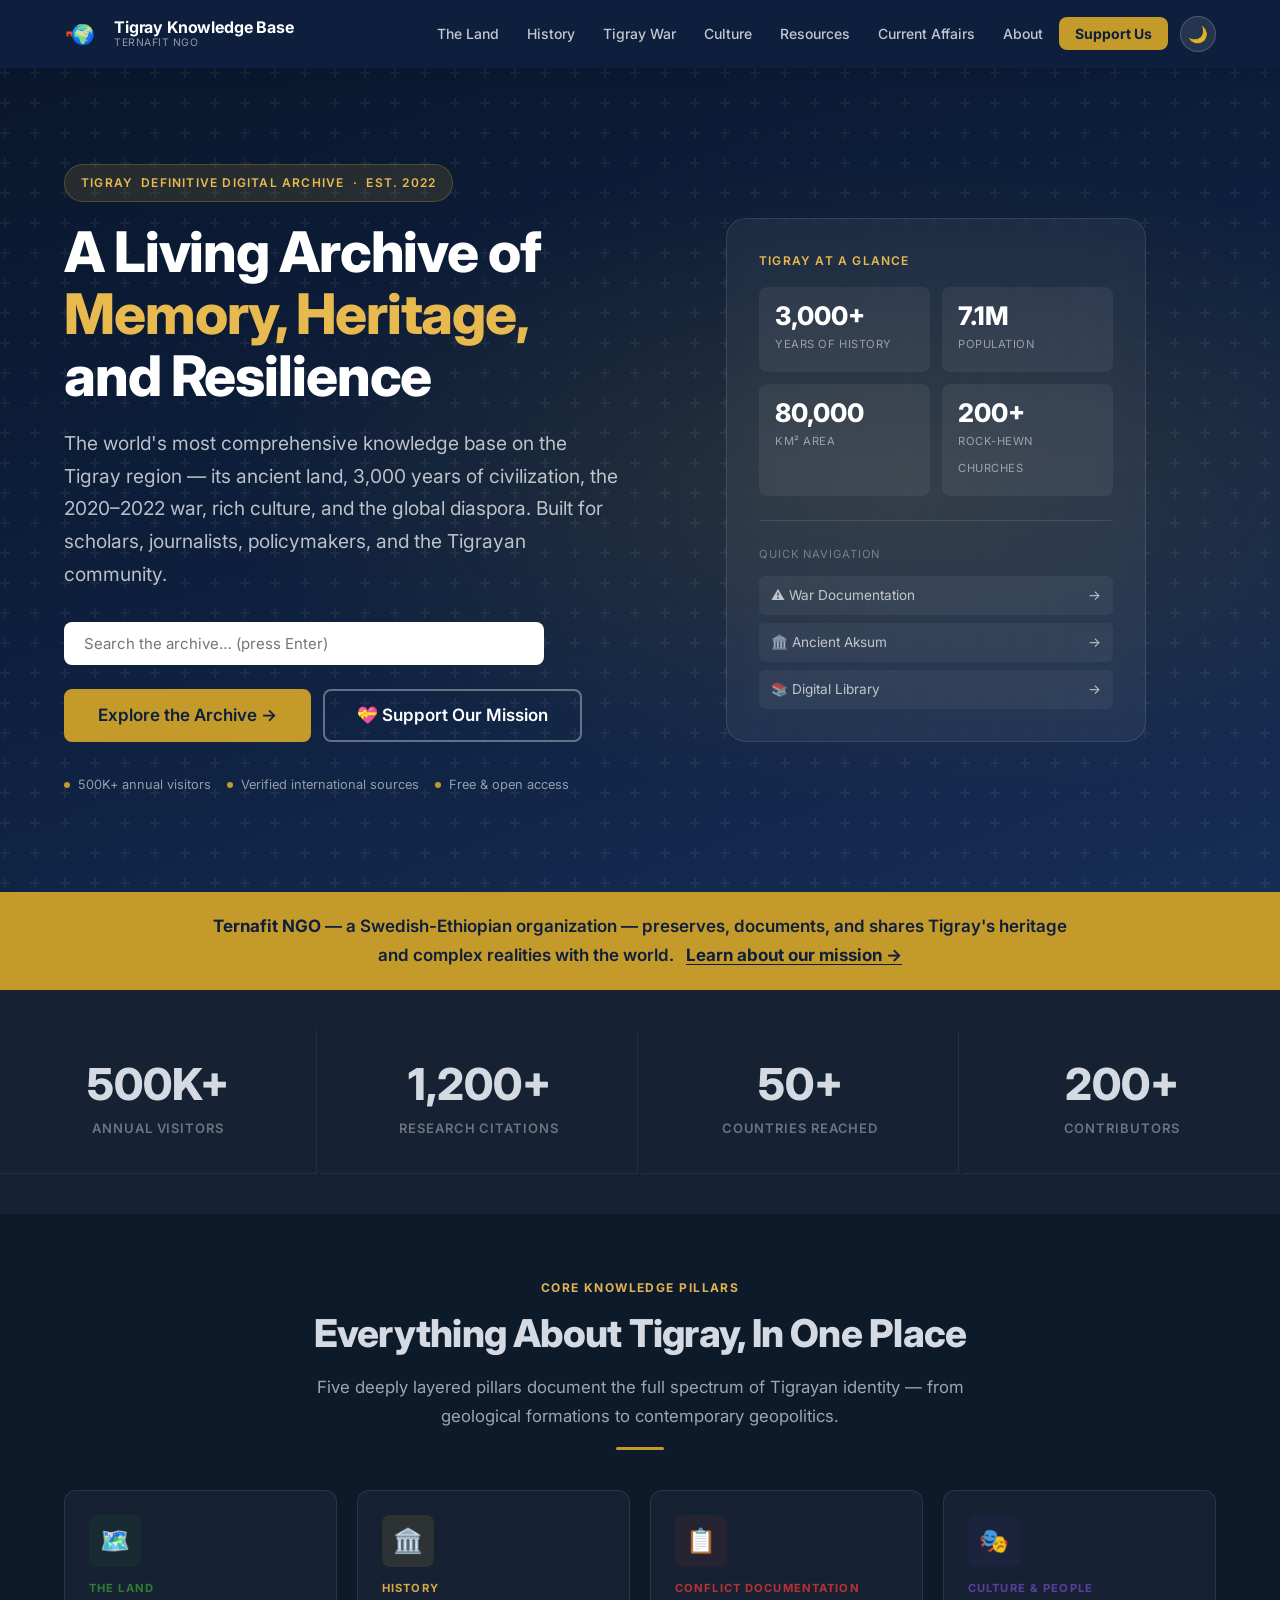
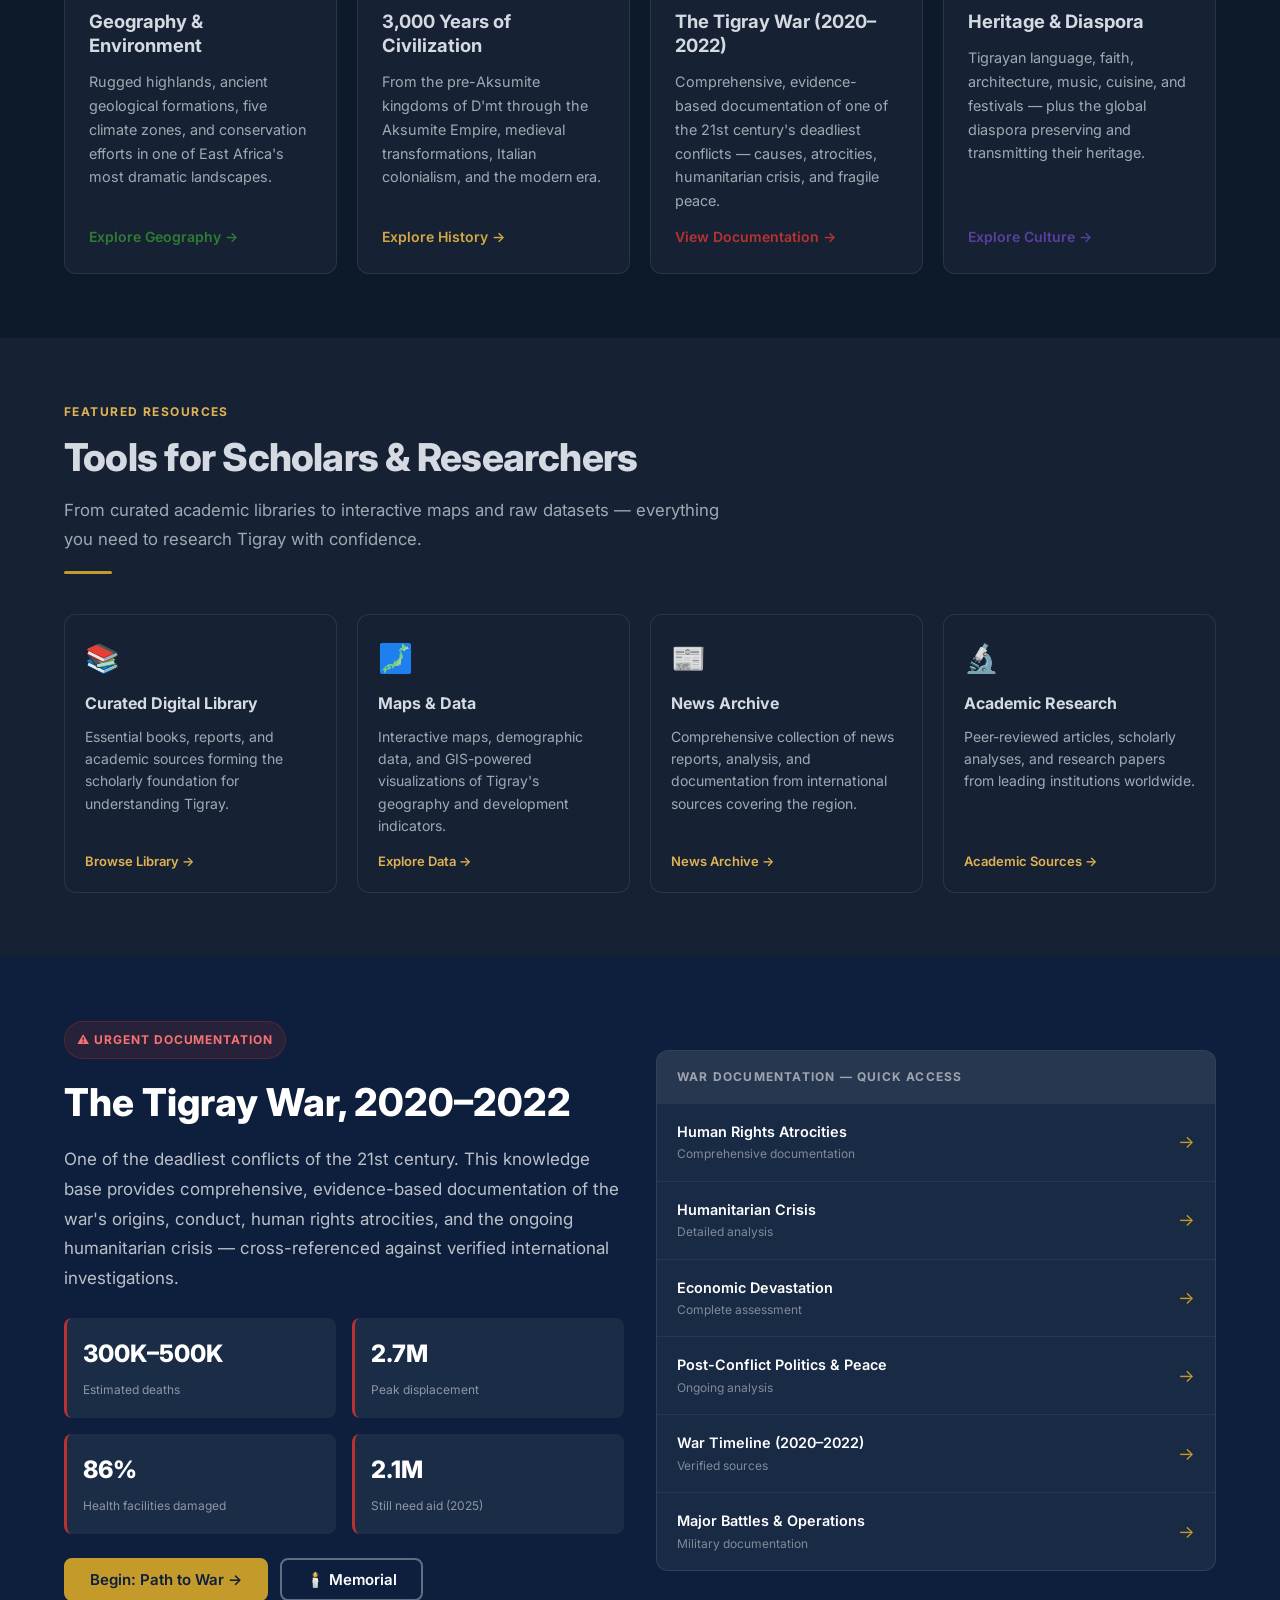
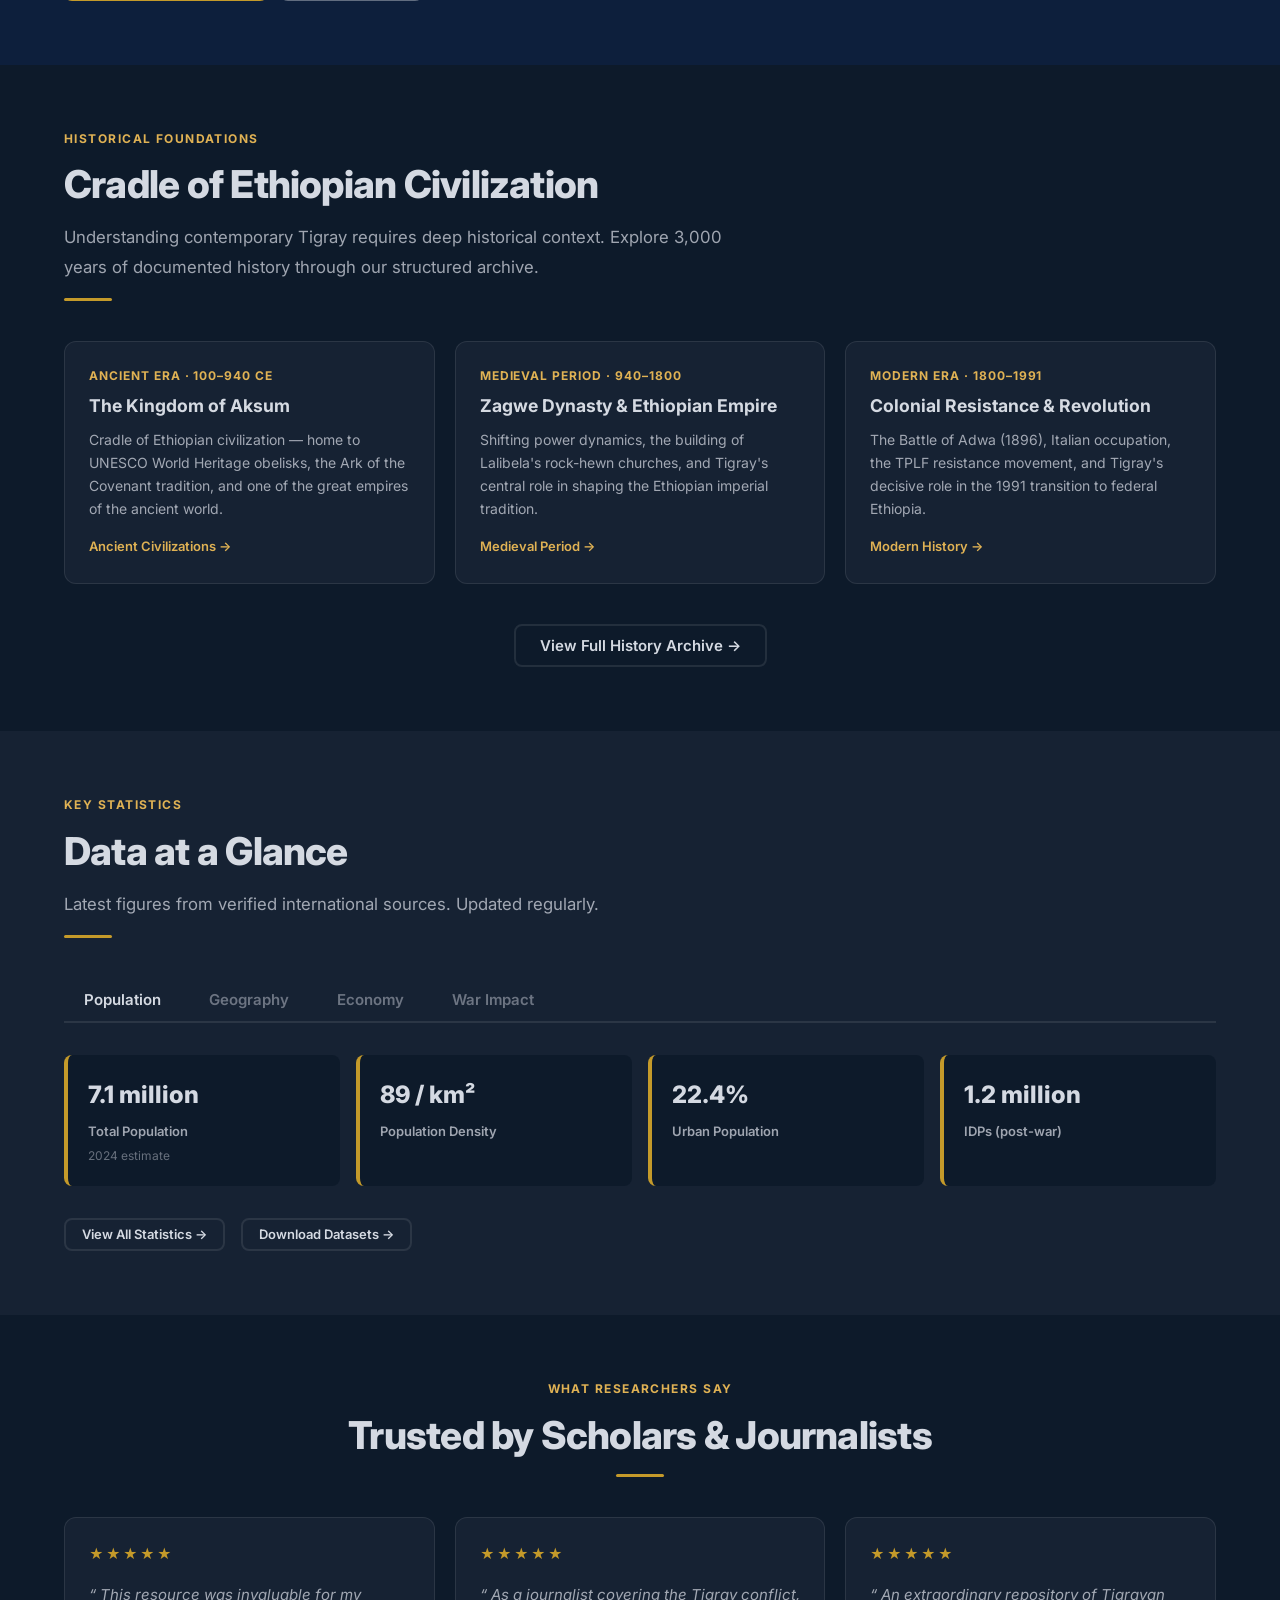
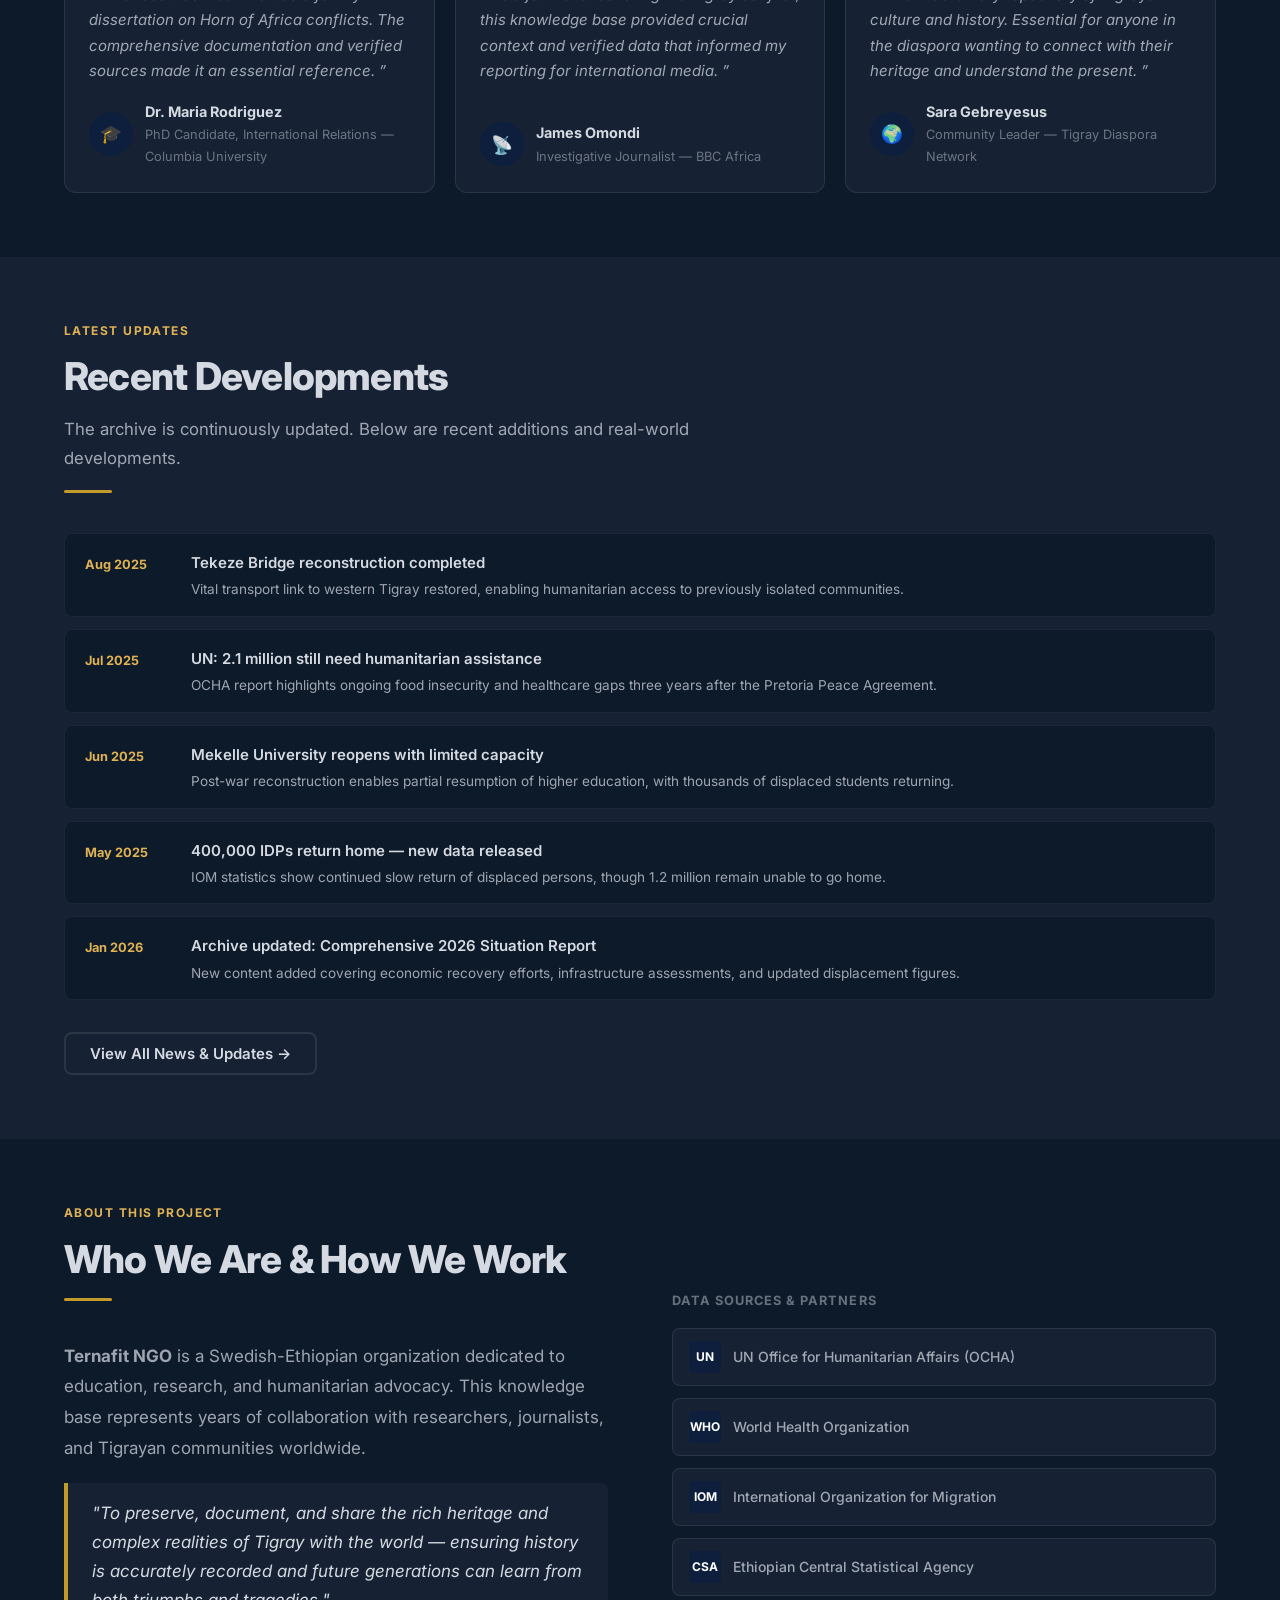
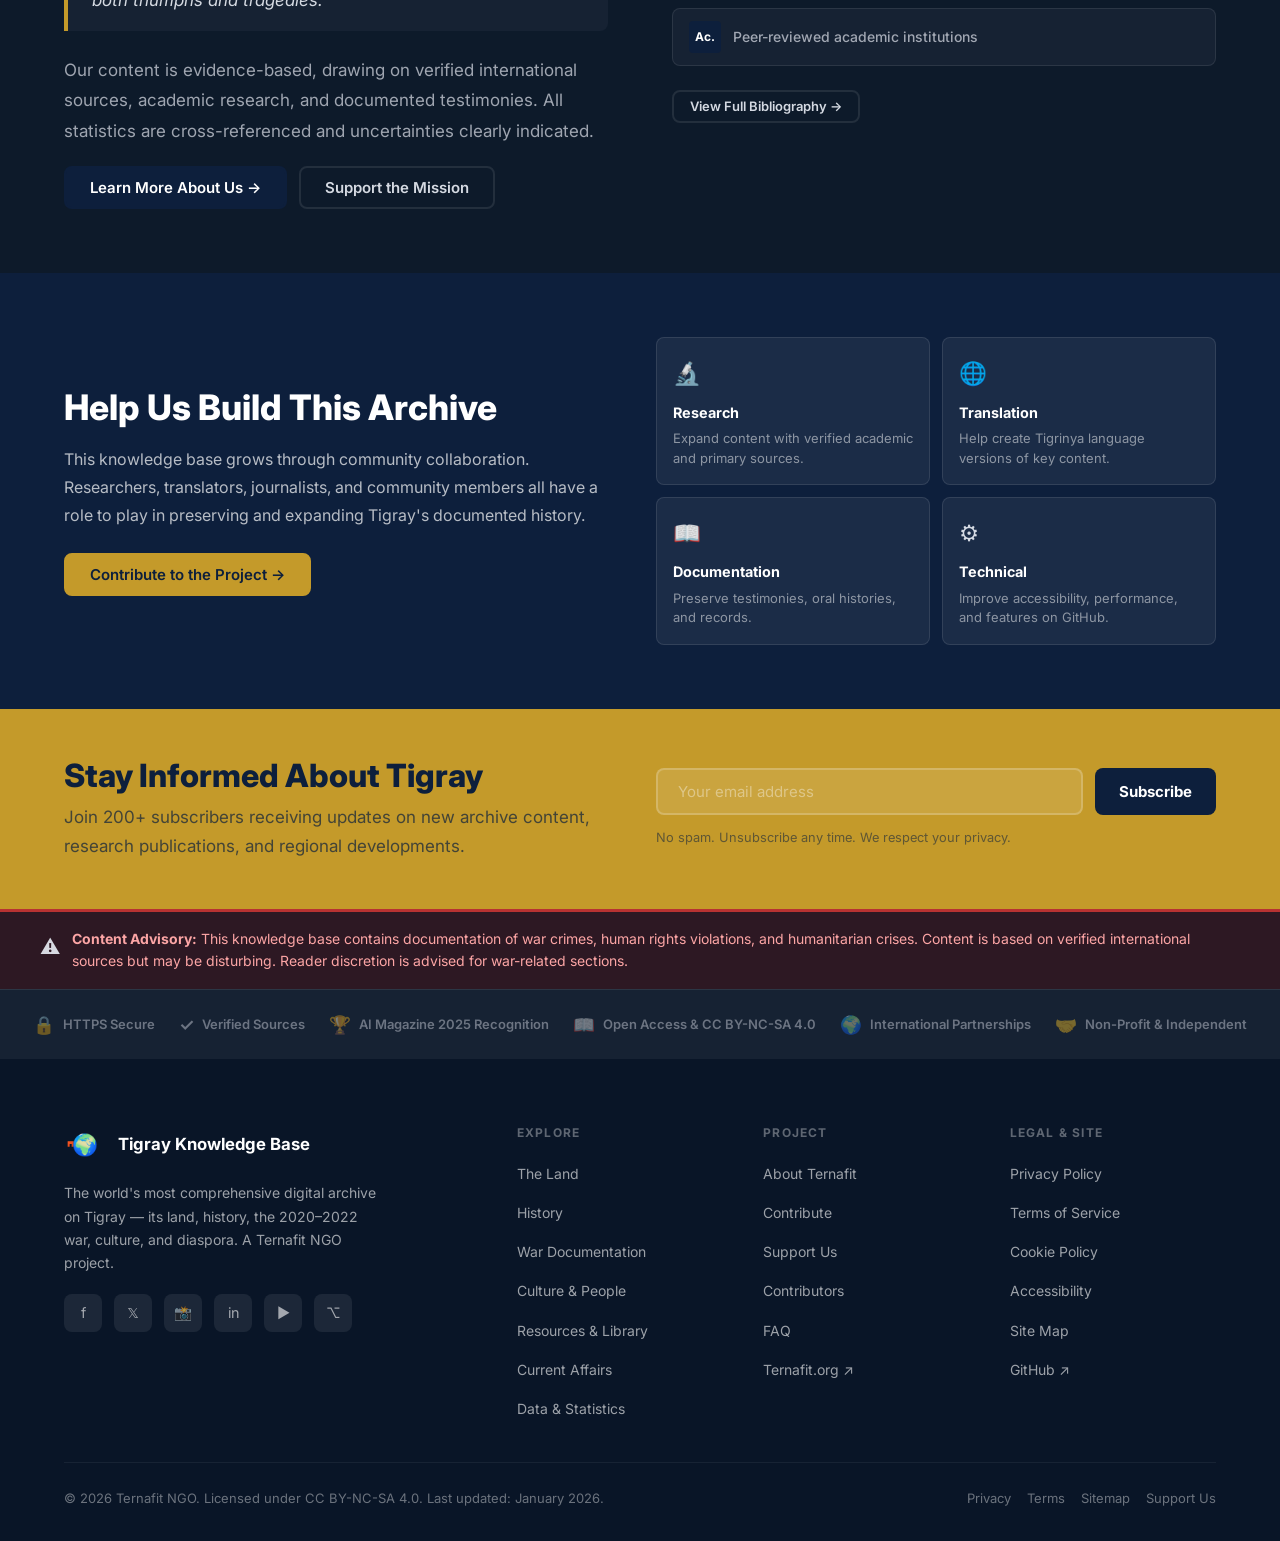
==== commit 0bc21bdf: "fix(redesign): correct About links and hero eyebrow label - Point About links in nav, mission strip," ====
--- a/redesign/index.html
+++ b/redesign/index.html
@@ -97,7 +97,7 @@
           <li><a href="https://tigray.ternafit.org/culture/tigrayan-people/" class="nav__link">Culture</a></li>
           <li><a href="https://tigray.ternafit.org/resources/digital-library/" class="nav__link">Resources</a></li>
           <li><a href="https://tigray.ternafit.org/current/overview/" class="nav__link">Current&nbsp;Affairs</a></li>
-          <li><a href="https://tigray.ternafit.org/about/project/" class="nav__link">About</a></li>
+          <li><a href="https://tigray.ternafit.org/about/" class="nav__link">About</a></li>
           <li><a href="https://tigray.ternafit.org/support/" class="nav__link nav__cta">Support&nbsp;Us</a></li>
         </ul>
 
@@ -124,7 +124,7 @@
     <div class="hero__inner">
       <div class="hero__content">
         <div class="hero__eyebrow" aria-label="Category">
-          <span>🇪🇹</span>
+          <span>Tigray</span>
           Definitive Digital Archive &nbsp;·&nbsp; Est. 2022
         </div>
 
@@ -220,7 +220,7 @@
     <div class="mission-strip" role="complementary" aria-label="Mission statement">
       <p class="mission-strip__text">
         <strong>Ternafit NGO</strong> — a Swedish-Ethiopian organization — preserves, documents, and shares Tigray's heritage and complex realities with the world. &nbsp;
-        <a href="https://tigray.ternafit.org/about/project/">Learn about our mission →</a>
+        <a href="https://tigray.ternafit.org/about/">Learn about our mission →</a>
       </p>
     </div>
 
@@ -741,7 +741,7 @@
             </p>
 
             <div class="about__actions">
-              <a href="https://tigray.ternafit.org/about/project/" class="btn btn--navy">Learn More About Us →</a>
+              <a href="https://tigray.ternafit.org/about/" class="btn btn--navy">Learn More About Us →</a>
               <a href="https://tigray.ternafit.org/support/" class="btn btn--ghost">Support the Mission</a>
             </div>
           </div>
@@ -931,7 +931,7 @@
         <nav aria-label="About the project">
           <p class="footer__col-title">Project</p>
           <ul class="footer__col-links">
-            <li><a href="https://tigray.ternafit.org/about/project/" class="footer__col-link">About Ternafit</a></li>
+            <li><a href="https://tigray.ternafit.org/about/" class="footer__col-link">About Ternafit</a></li>
             <li><a href="https://tigray.ternafit.org/contribute/" class="footer__col-link">Contribute</a></li>
             <li><a href="https://tigray.ternafit.org/support/" class="footer__col-link">Support Us</a></li>
             <li><a href="https://tigray.ternafit.org/contributors/" class="footer__col-link">Contributors</a></li>
--- a/redesign/styles.css
+++ b/redesign/styles.css
@@ -178,10 +178,13 @@
 }
 .nav.scrolled { background: rgba(13,31,60,0.97); backdrop-filter: blur(8px); }
 
+.nav > .container { height: 100%; }
+
 .nav__inner {
   display: flex;
   align-items: center;
   justify-content: space-between;
+  min-height: var(--nav-h);
   height: 100%;
   gap: var(--sp-3);
 }
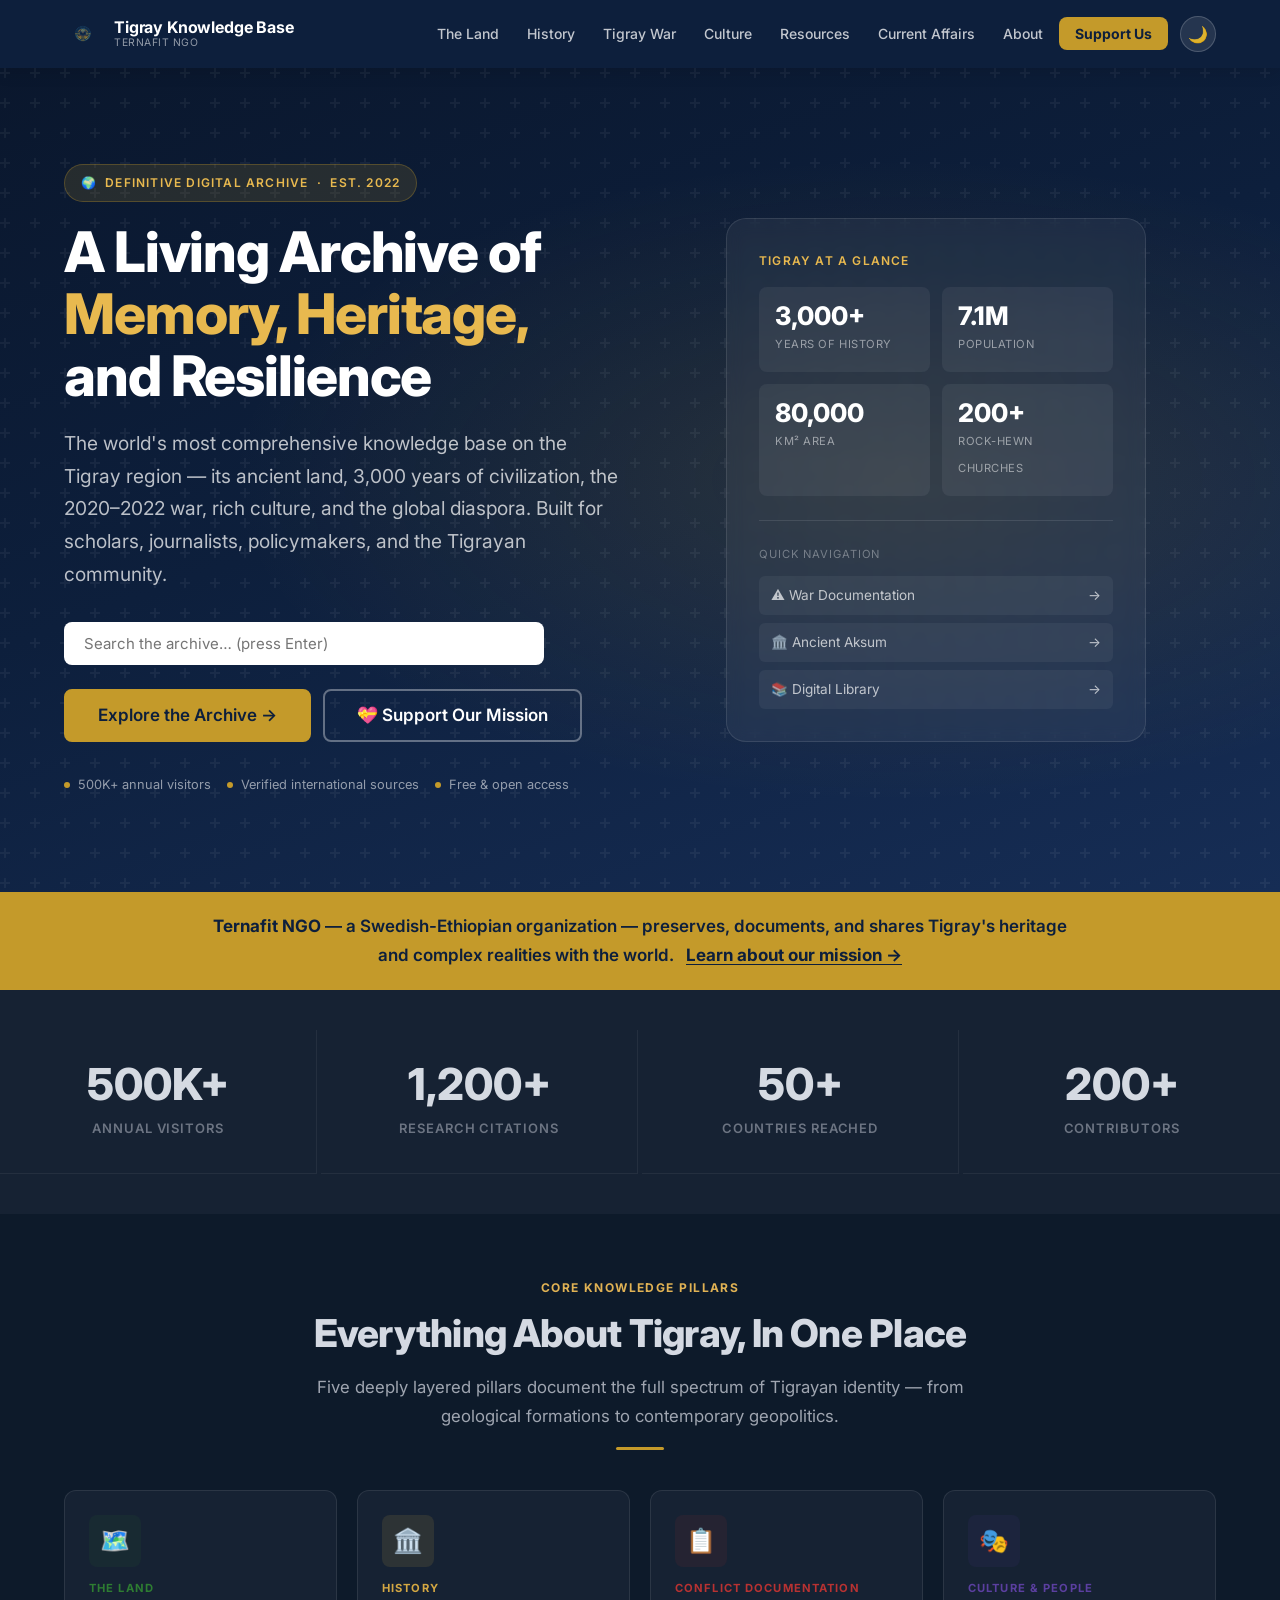
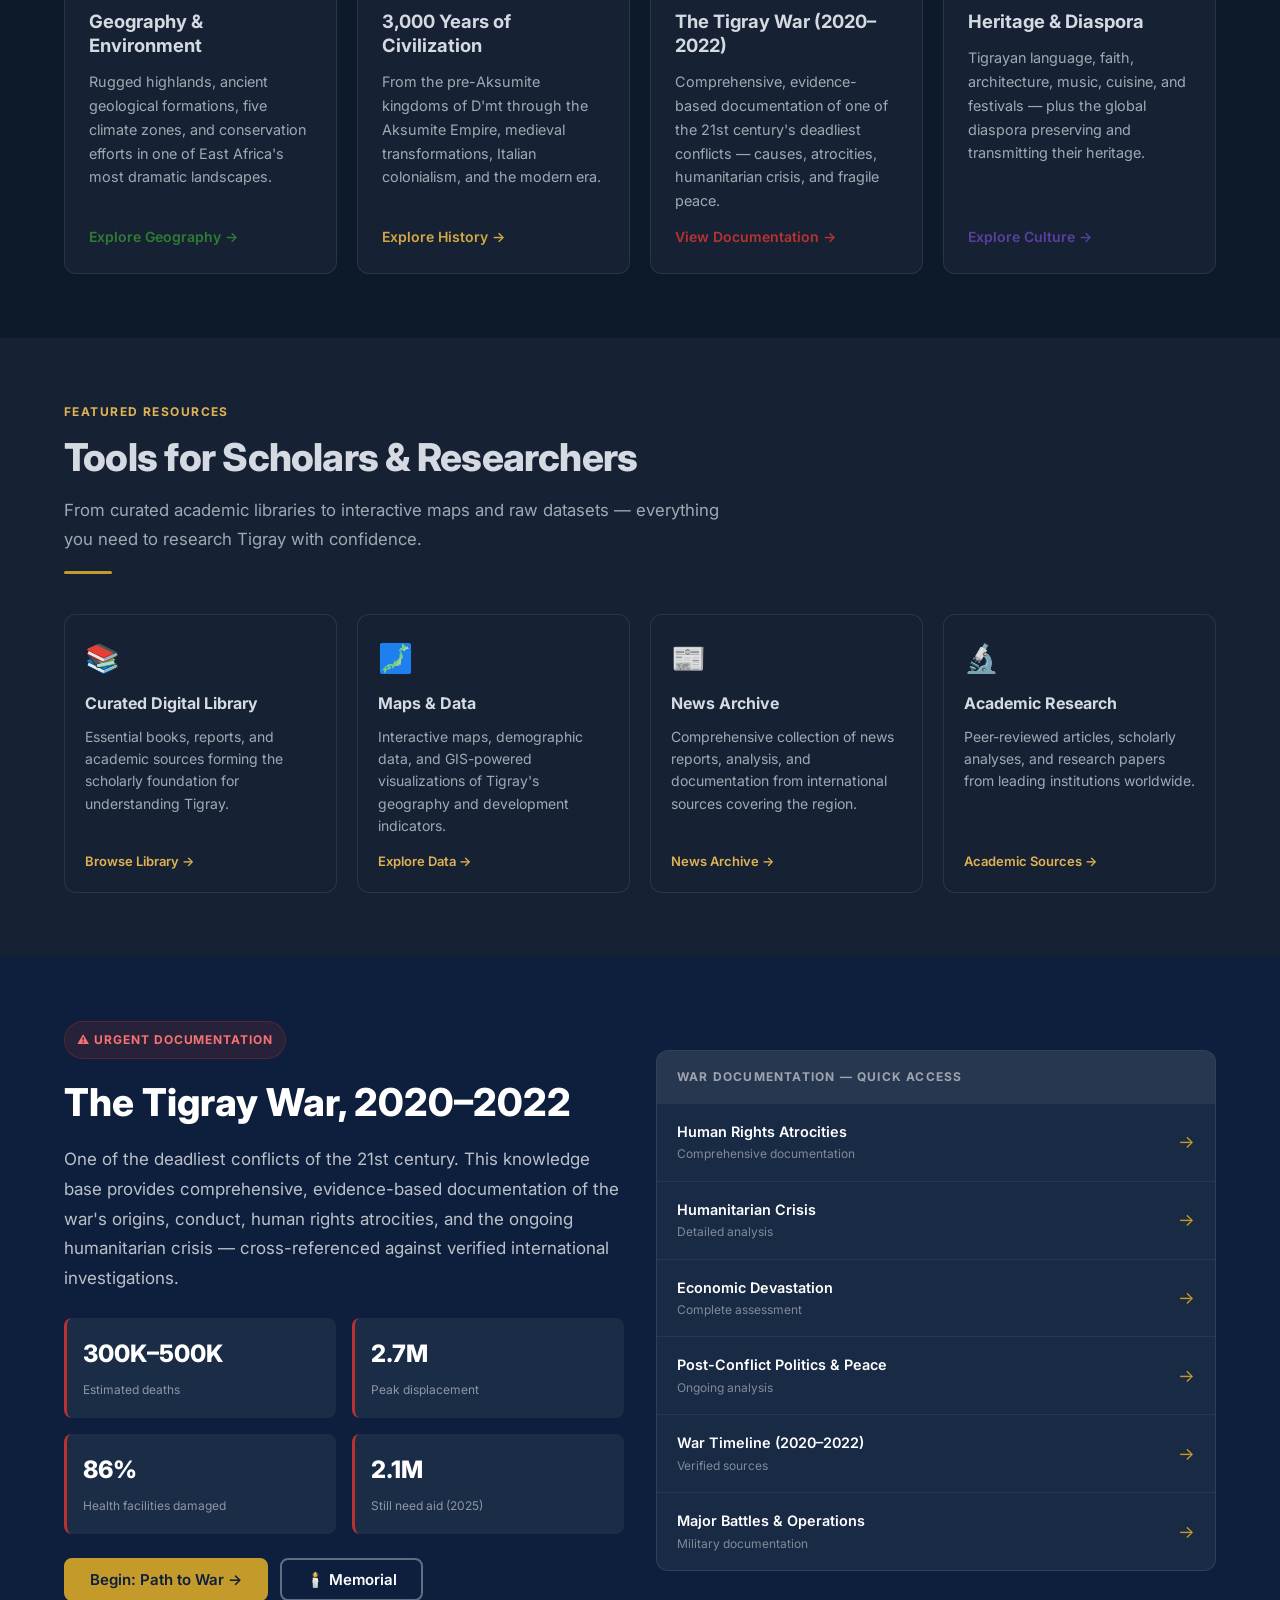
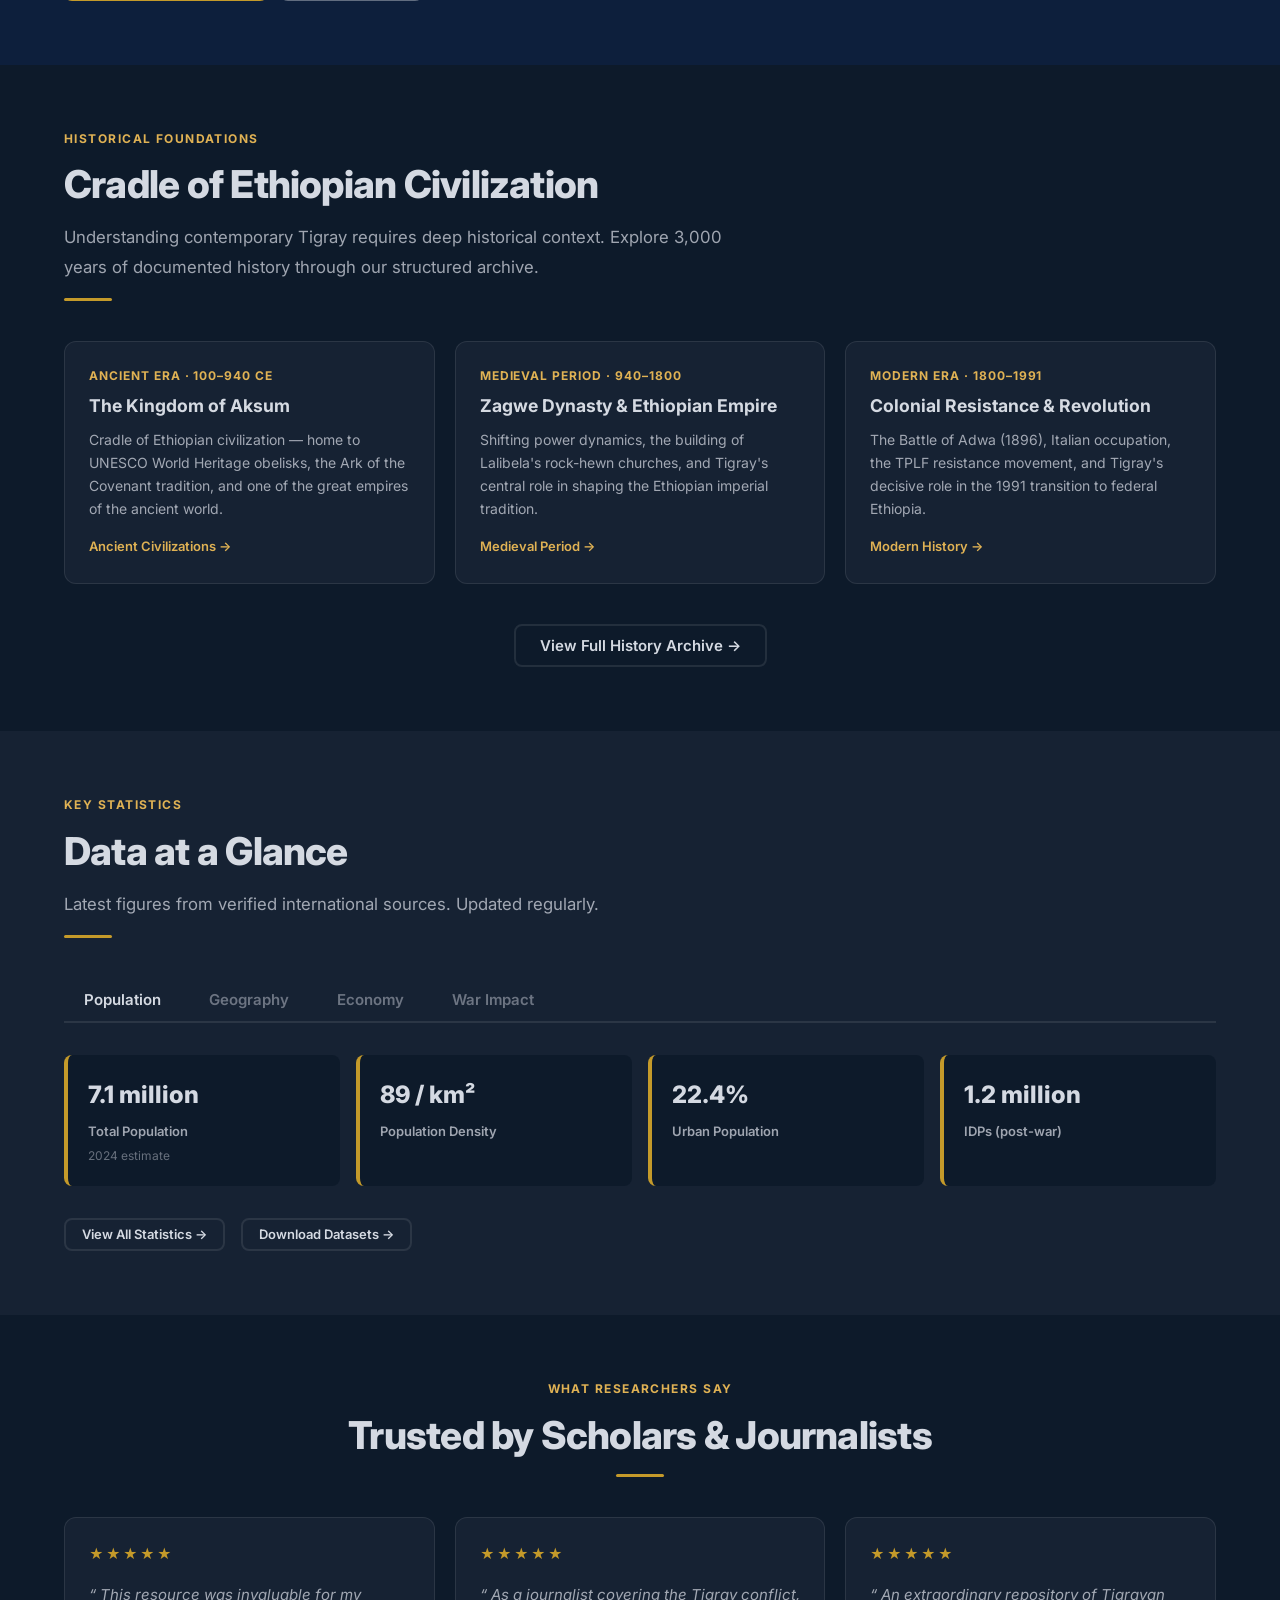
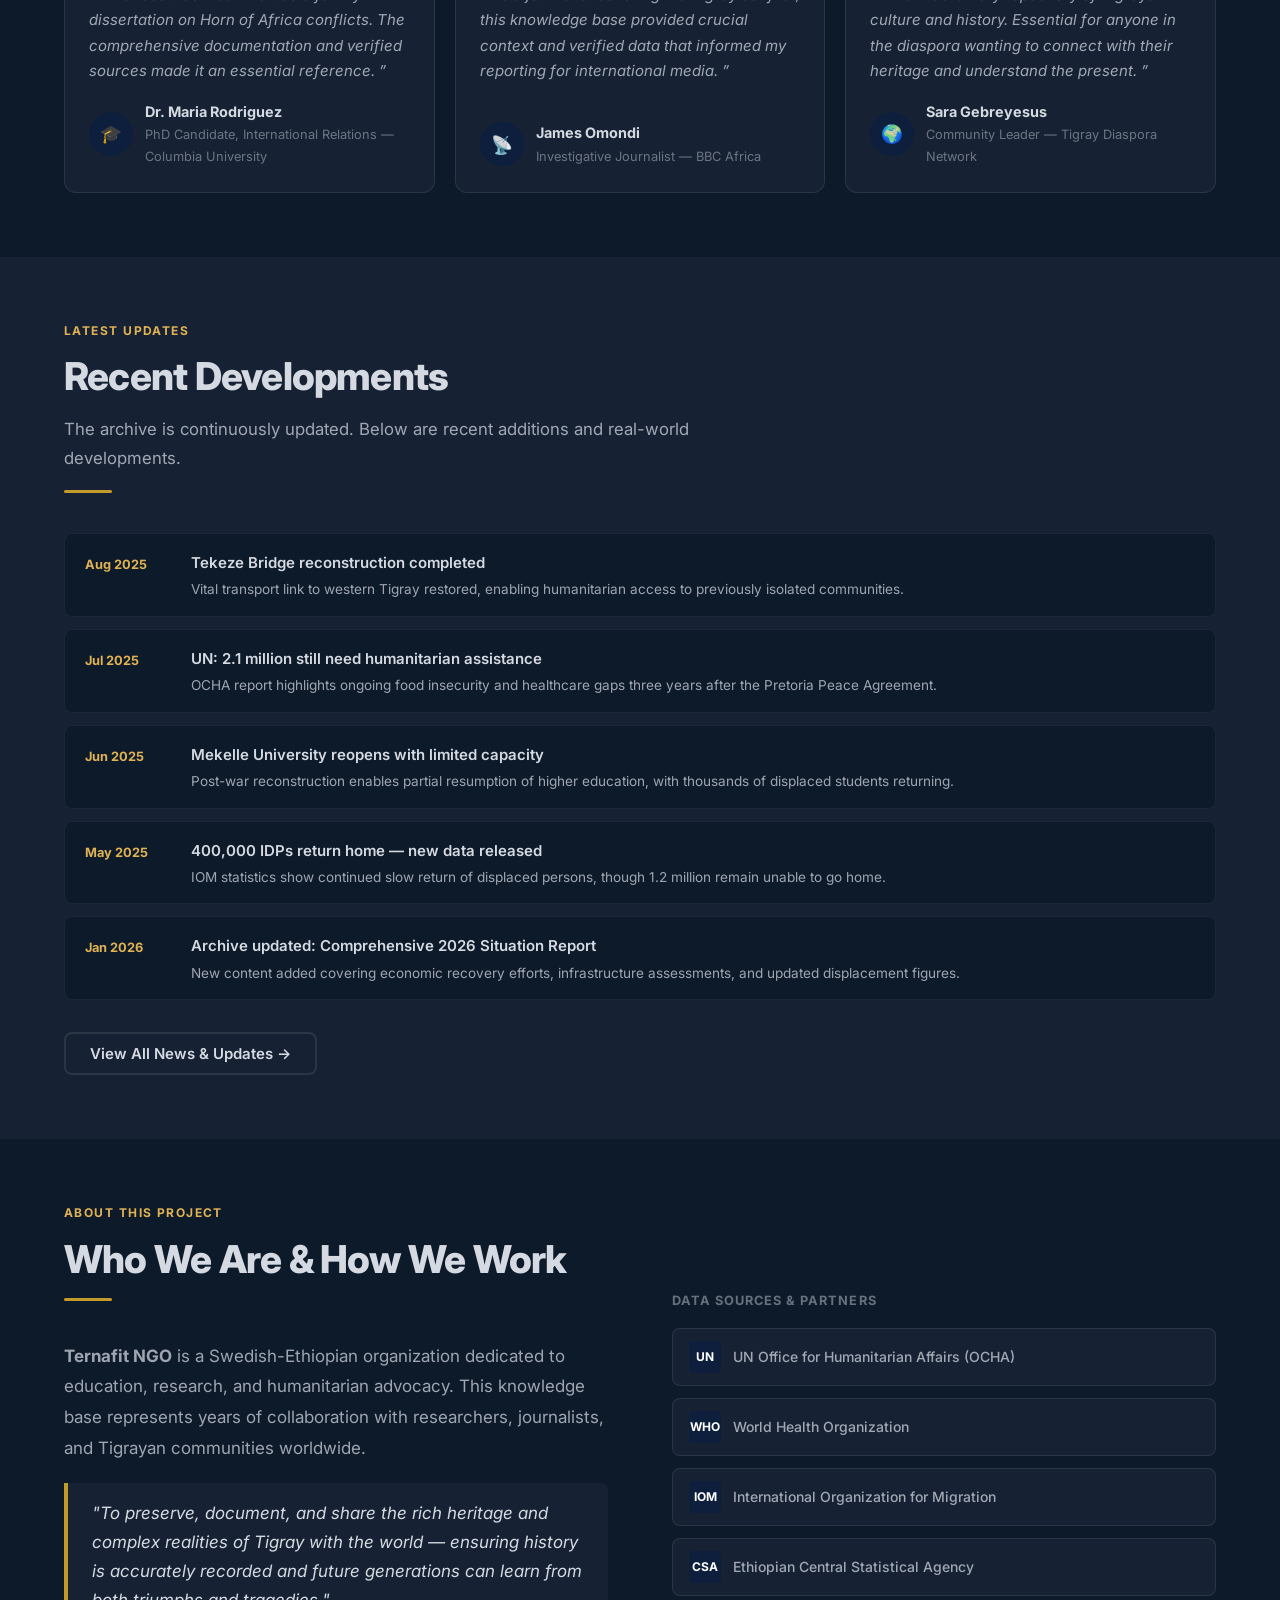
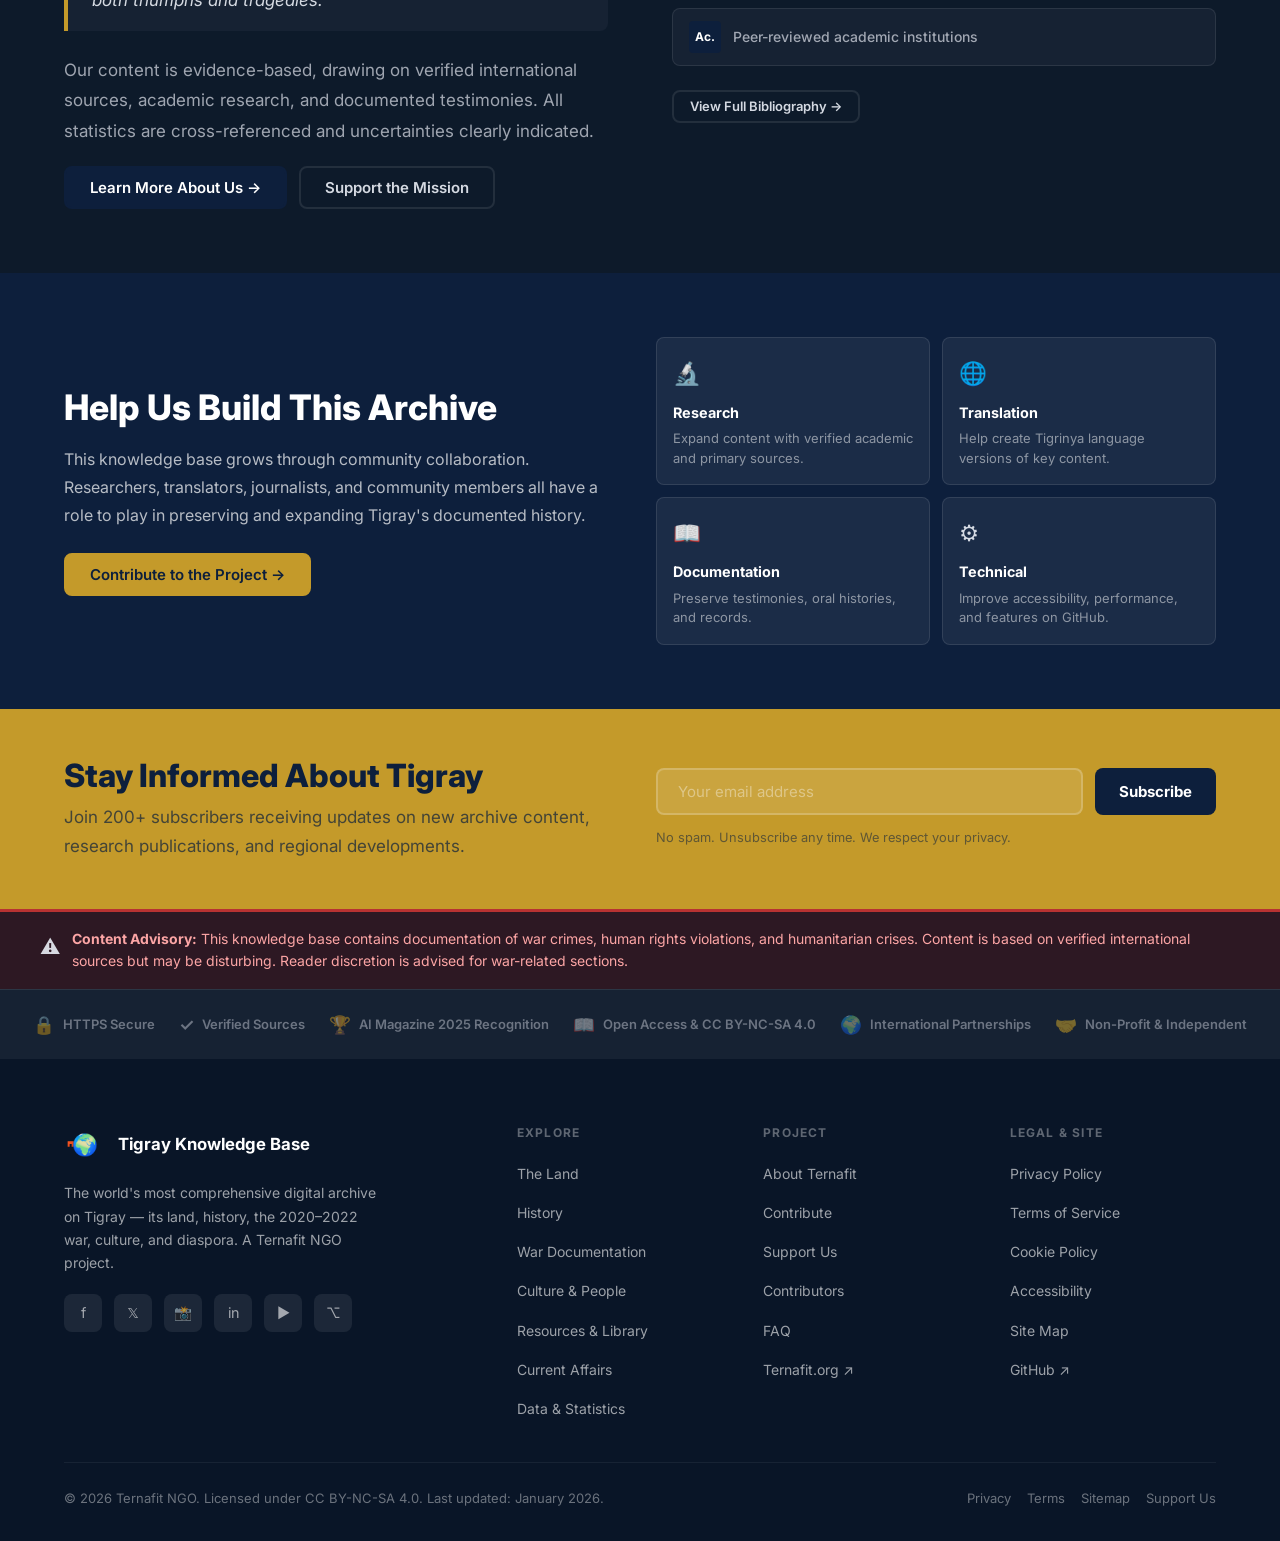
==== commit 0d3d5474: "feat(redesign): use TKB-logo.png as the navbar brand icon - Add assets/images/TKB-logo.png (project " ====
--- a/redesign/index.html
+++ b/redesign/index.html
@@ -82,7 +82,7 @@
 
         <!-- Brand / logo -->
         <a href="https://tigray.ternafit.org/" class="nav__brand" aria-label="Tigray Knowledge Base — Home">
-          <div class="nav__brand-icon" aria-hidden="true">🌍</div>
+          <img src="/assets/images/TKB-logo.png" alt="" class="nav__brand-icon" aria-hidden="true" width="38" height="38">
           <div class="nav__brand-text">
             <span class="nav__brand-name">Tigray Knowledge Base</span>
             <span class="nav__brand-tagline">Ternafit NGO</span>
@@ -124,7 +124,7 @@
     <div class="hero__inner">
       <div class="hero__content">
         <div class="hero__eyebrow" aria-label="Category">
-          <span>Tigray</span>
+          <span>🌍</span>
           Definitive Digital Archive &nbsp;·&nbsp; Est. 2022
         </div>
 
--- a/redesign/styles.css
+++ b/redesign/styles.css
@@ -207,14 +207,10 @@
 .nav__brand-icon {
   width: 38px;
   height: 38px;
-  background: url('/assets/images/logo-primary.svg') no-repeat center center;
-  background-size: contain;
+  object-fit: contain;
   border-radius: var(--r-md);
-  display: flex;
-  align-items: center;
-  justify-content: center;
-  font-size: 1.2rem;
   flex-shrink: 0;
+  display: block;
 }
 .nav__brand-text {
   display: flex;
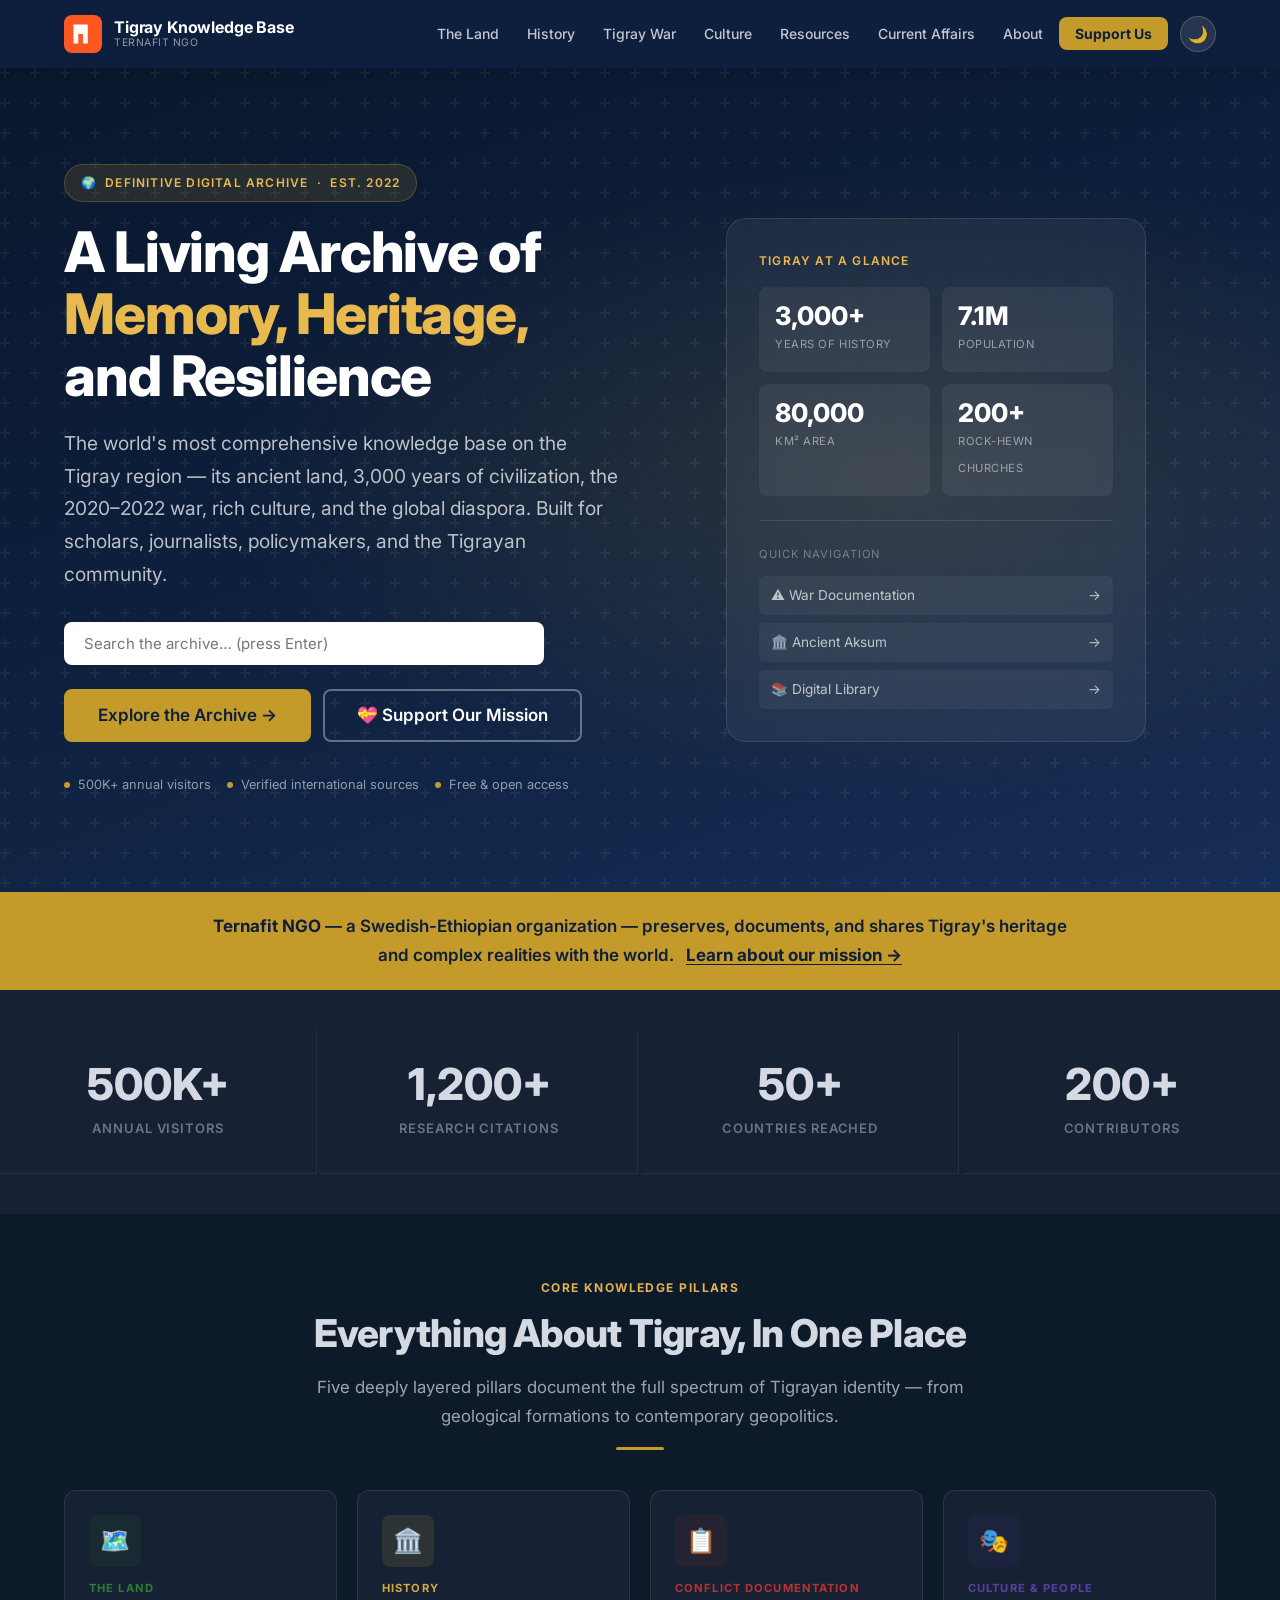
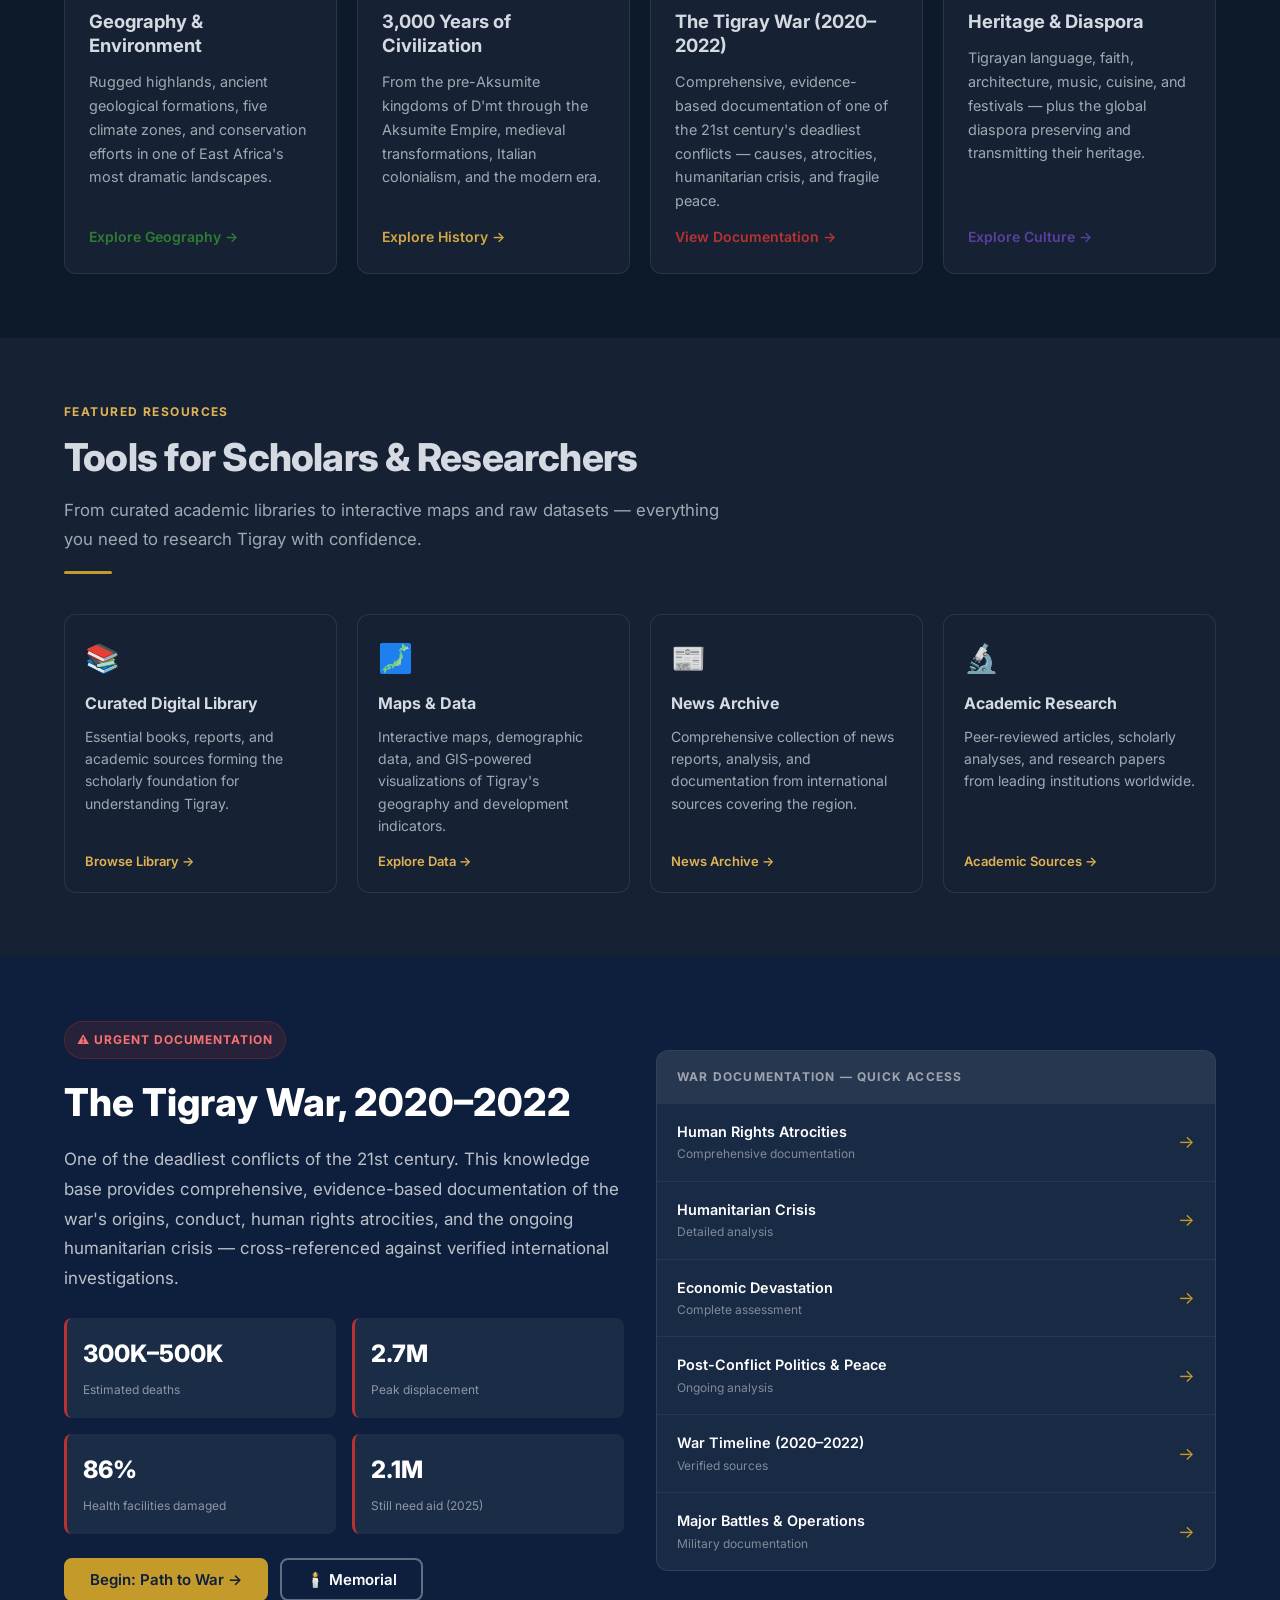
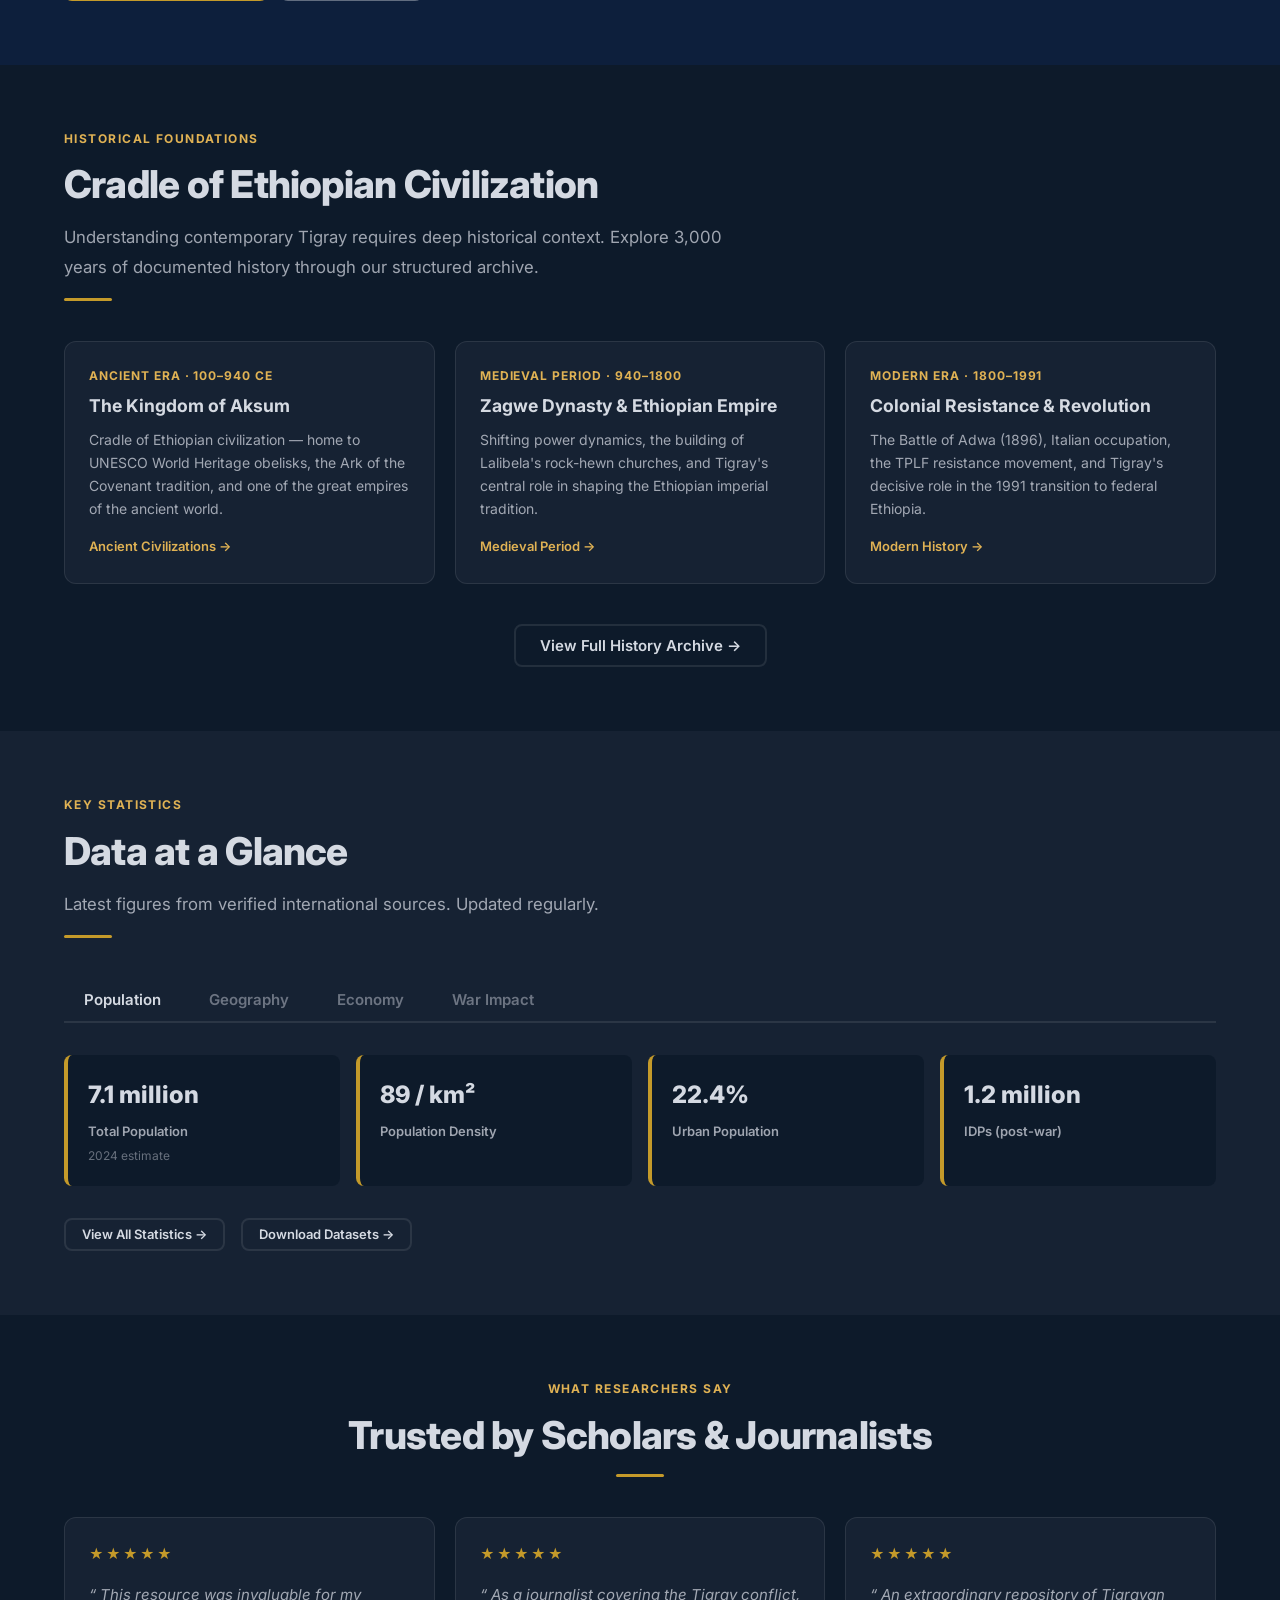
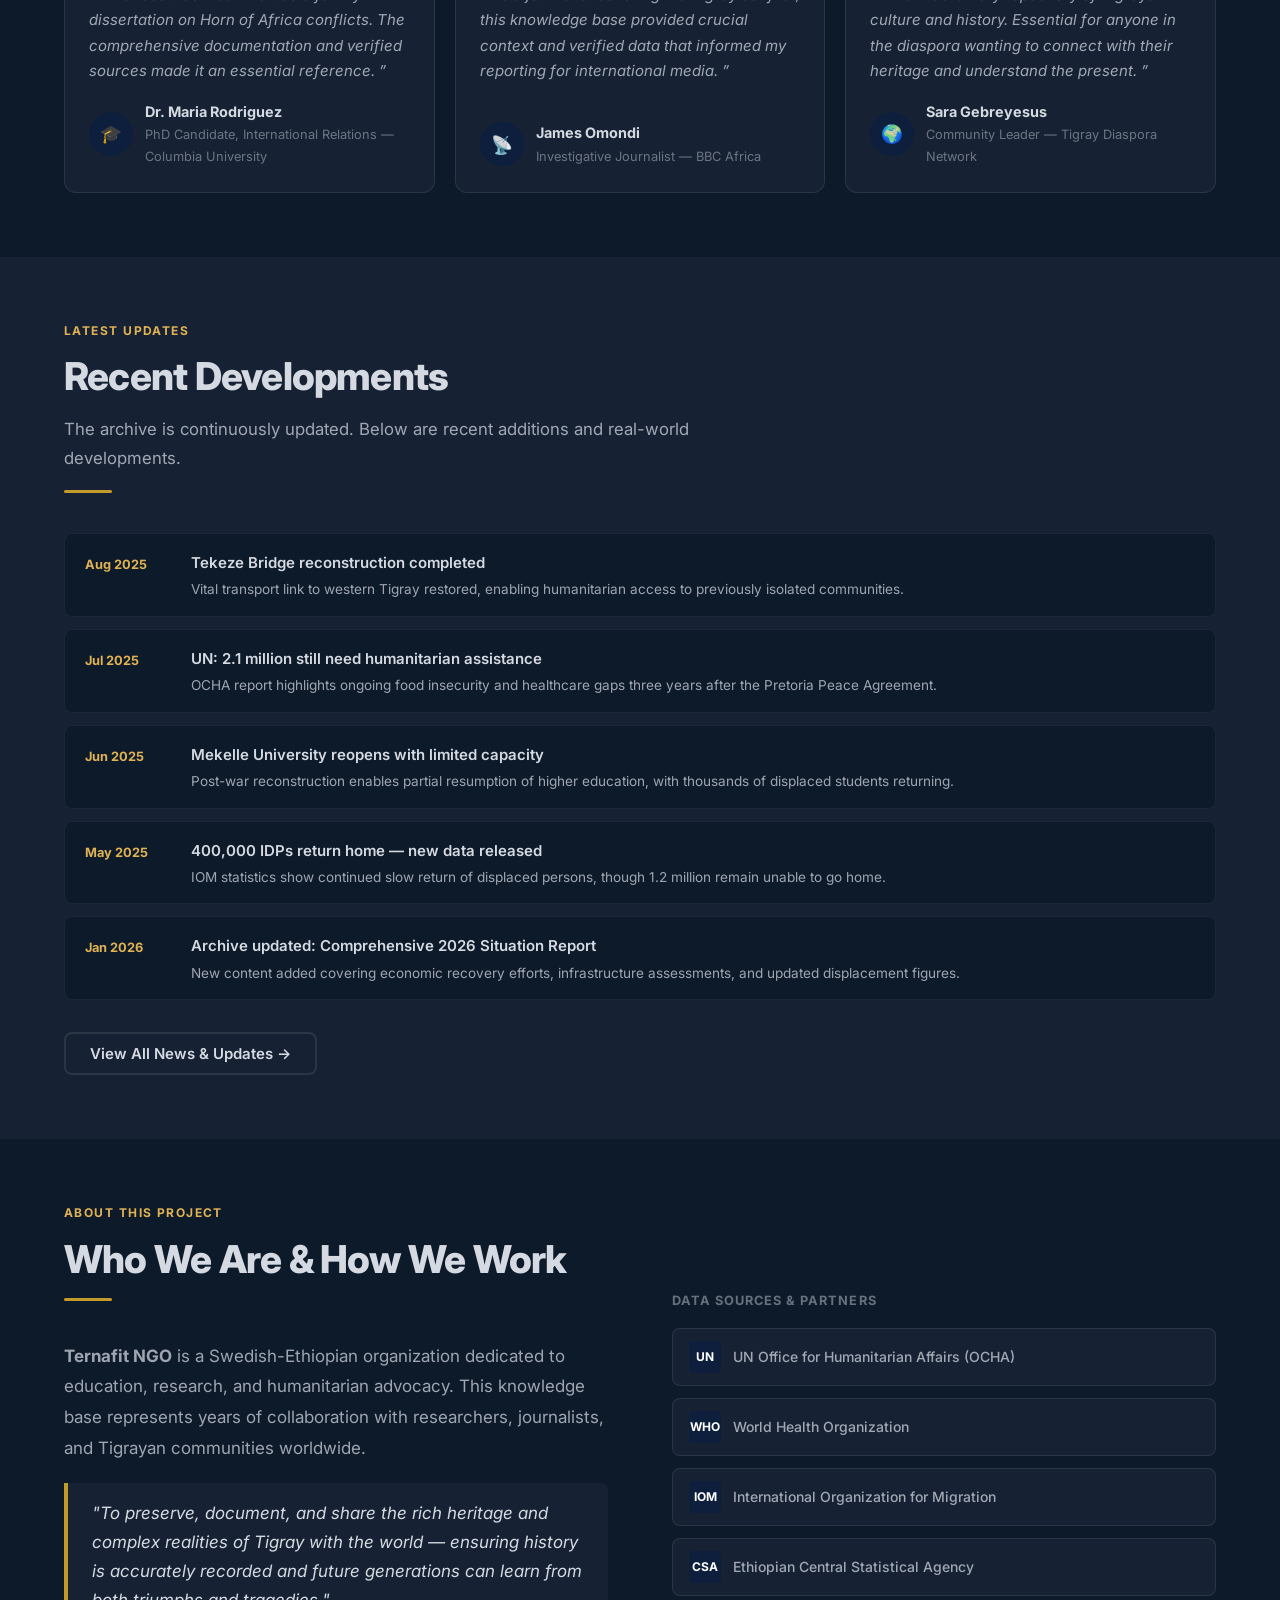
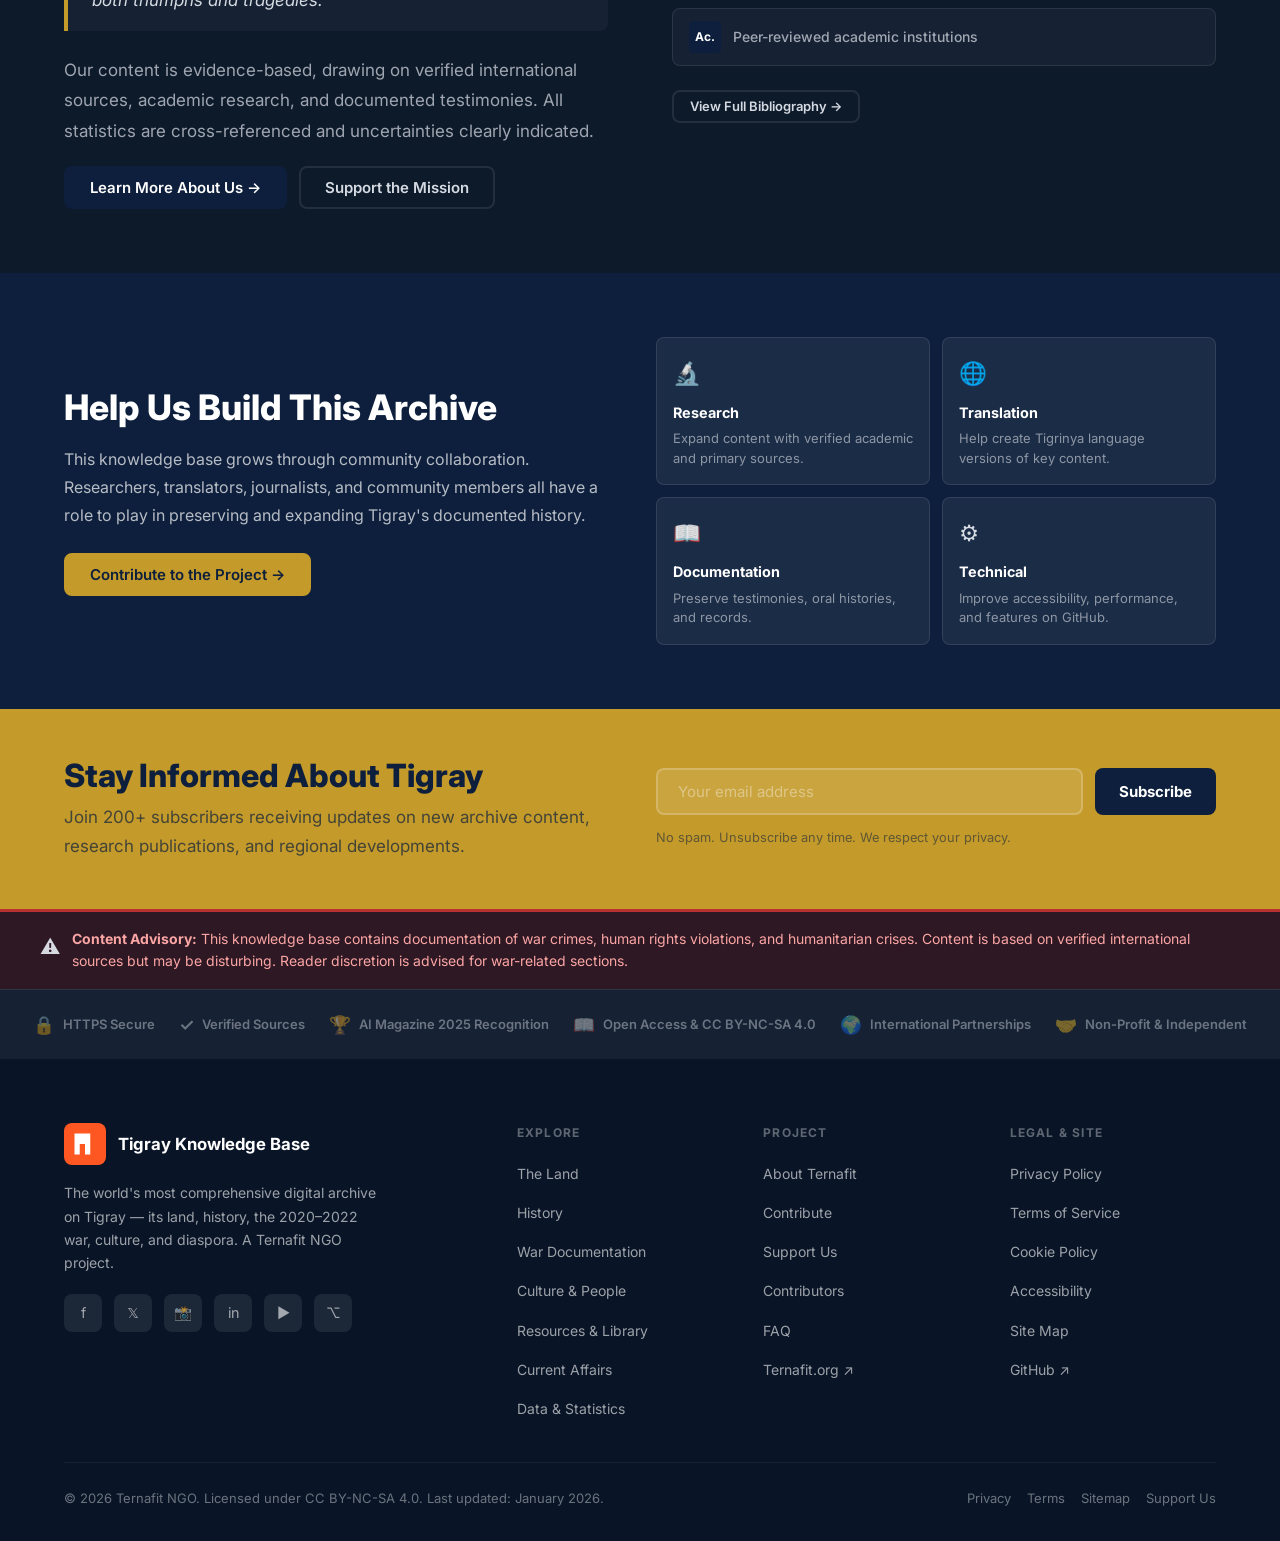
==== commit 9b4251f7: "fix(redesign): clean up footer logo markup and CSS The footer brand icon ended up with an <img class" ====
--- a/redesign/index.html
+++ b/redesign/index.html
@@ -82,7 +82,7 @@
 
         <!-- Brand / logo -->
         <a href="https://tigray.ternafit.org/" class="nav__brand" aria-label="Tigray Knowledge Base — Home">
-          <img src="/assets/images/TKB-logo.png" alt="" class="nav__brand-icon" aria-hidden="true" width="38" height="38">
+          <img src="/assets/images/logo-icon.svg" alt="" class="nav__brand-icon" aria-hidden="true" width="38" height="38">
           <div class="nav__brand-text">
             <span class="nav__brand-name">Tigray Knowledge Base</span>
             <span class="nav__brand-tagline">Ternafit NGO</span>
@@ -897,7 +897,7 @@
         <!-- Brand col -->
         <div>
           <a href="https://tigray.ternafit.org/" class="footer__brand-logo" aria-label="Tigray Knowledge Base — Home">
-            <div class="footer__brand-icon" aria-hidden="true">🌍</div>            
+            <img src="/assets/images/logo-icon.svg" alt="" class="footer__brand-icon" aria-hidden="true" width="42" height="42">
             <span class="footer__brand-name">Tigray Knowledge Base</span>
           </a>
           <p class="footer__brand-desc">
--- a/redesign/styles.css
+++ b/redesign/styles.css
@@ -1382,15 +1382,12 @@
   margin-bottom: var(--sp-4);
 }
 .footer__brand-icon {
-  width: 42px; height: 42px;
-  background: url('/assets/images/logo-primary.svg') no-repeat center center;
-  background-size: contain;
+  width: 42px;
+  height: 42px;
+  object-fit: contain;
   border-radius: var(--r-md);
-  display: flex;
-  align-items: center;
-  justify-content: center;
-  font-size: 1.3rem;
   flex-shrink: 0;
+  display: block;
 }
 .footer__brand-name {
   font-weight: 700;
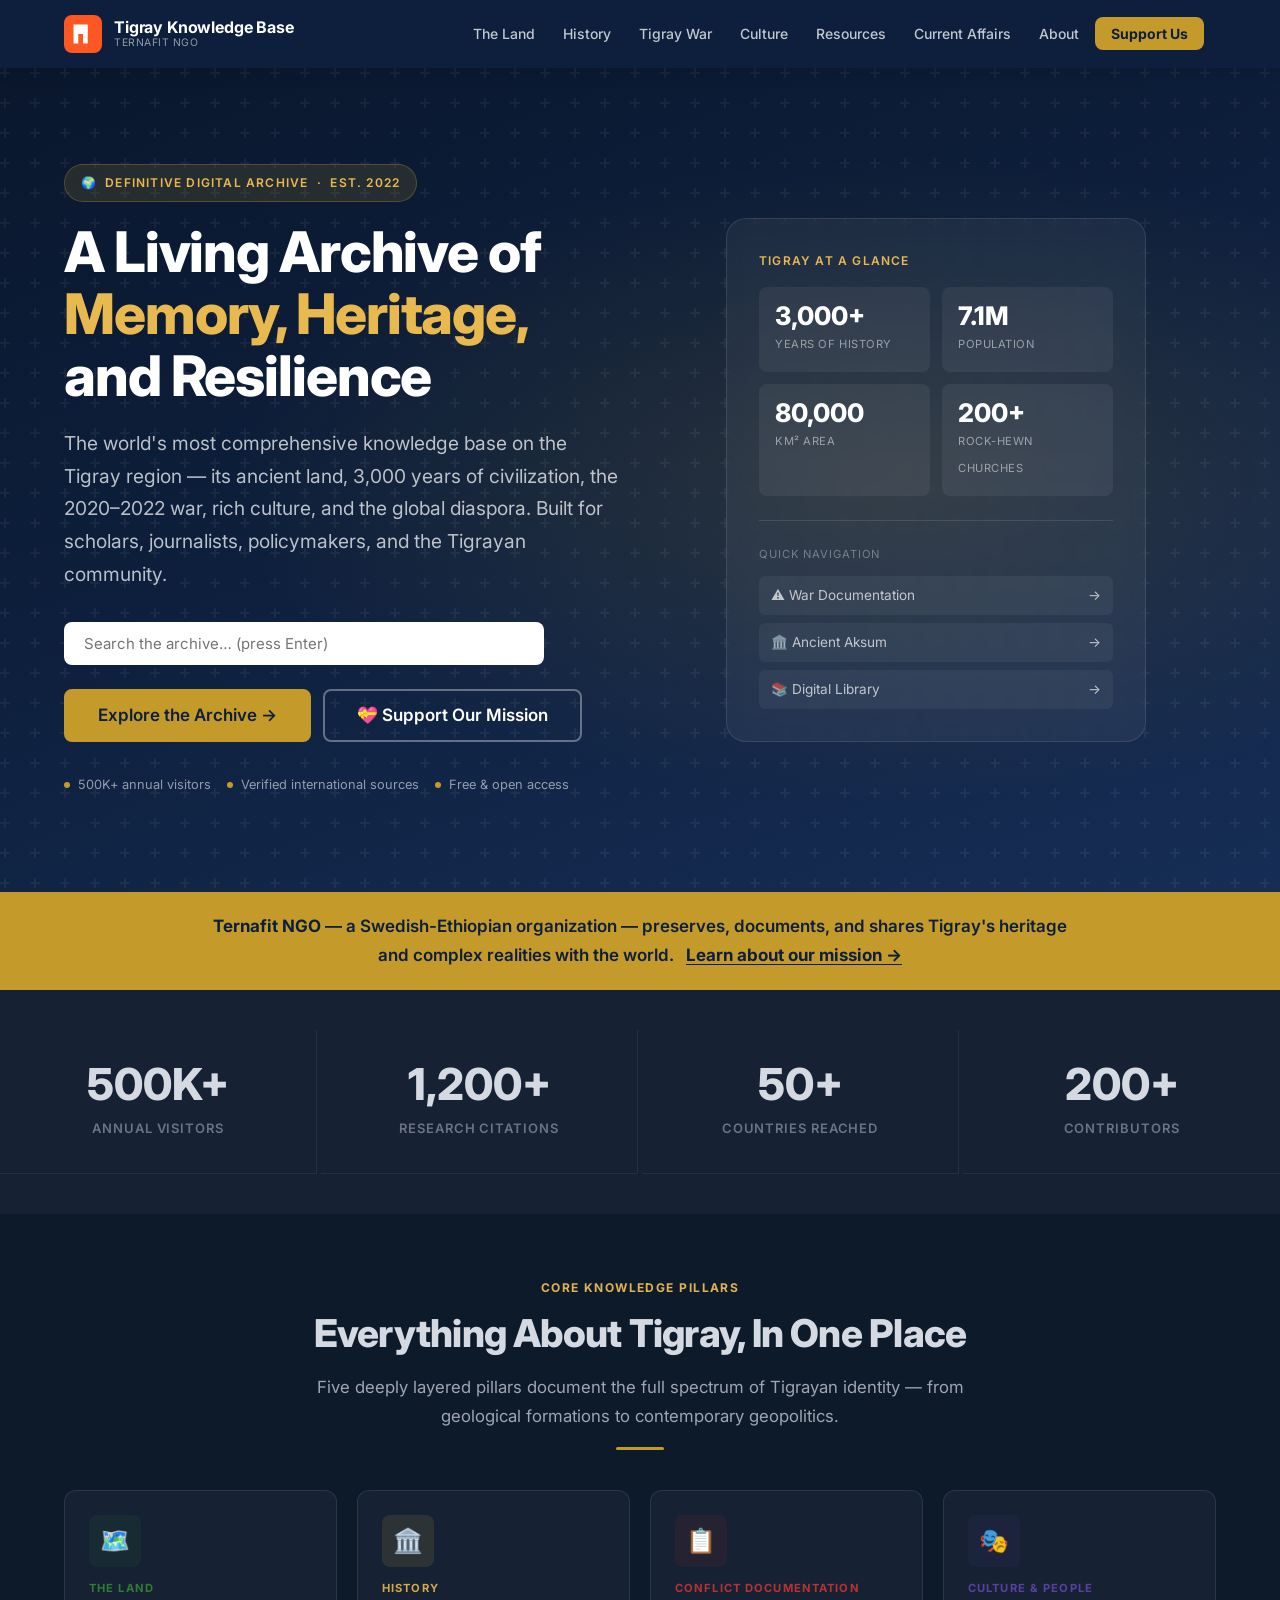
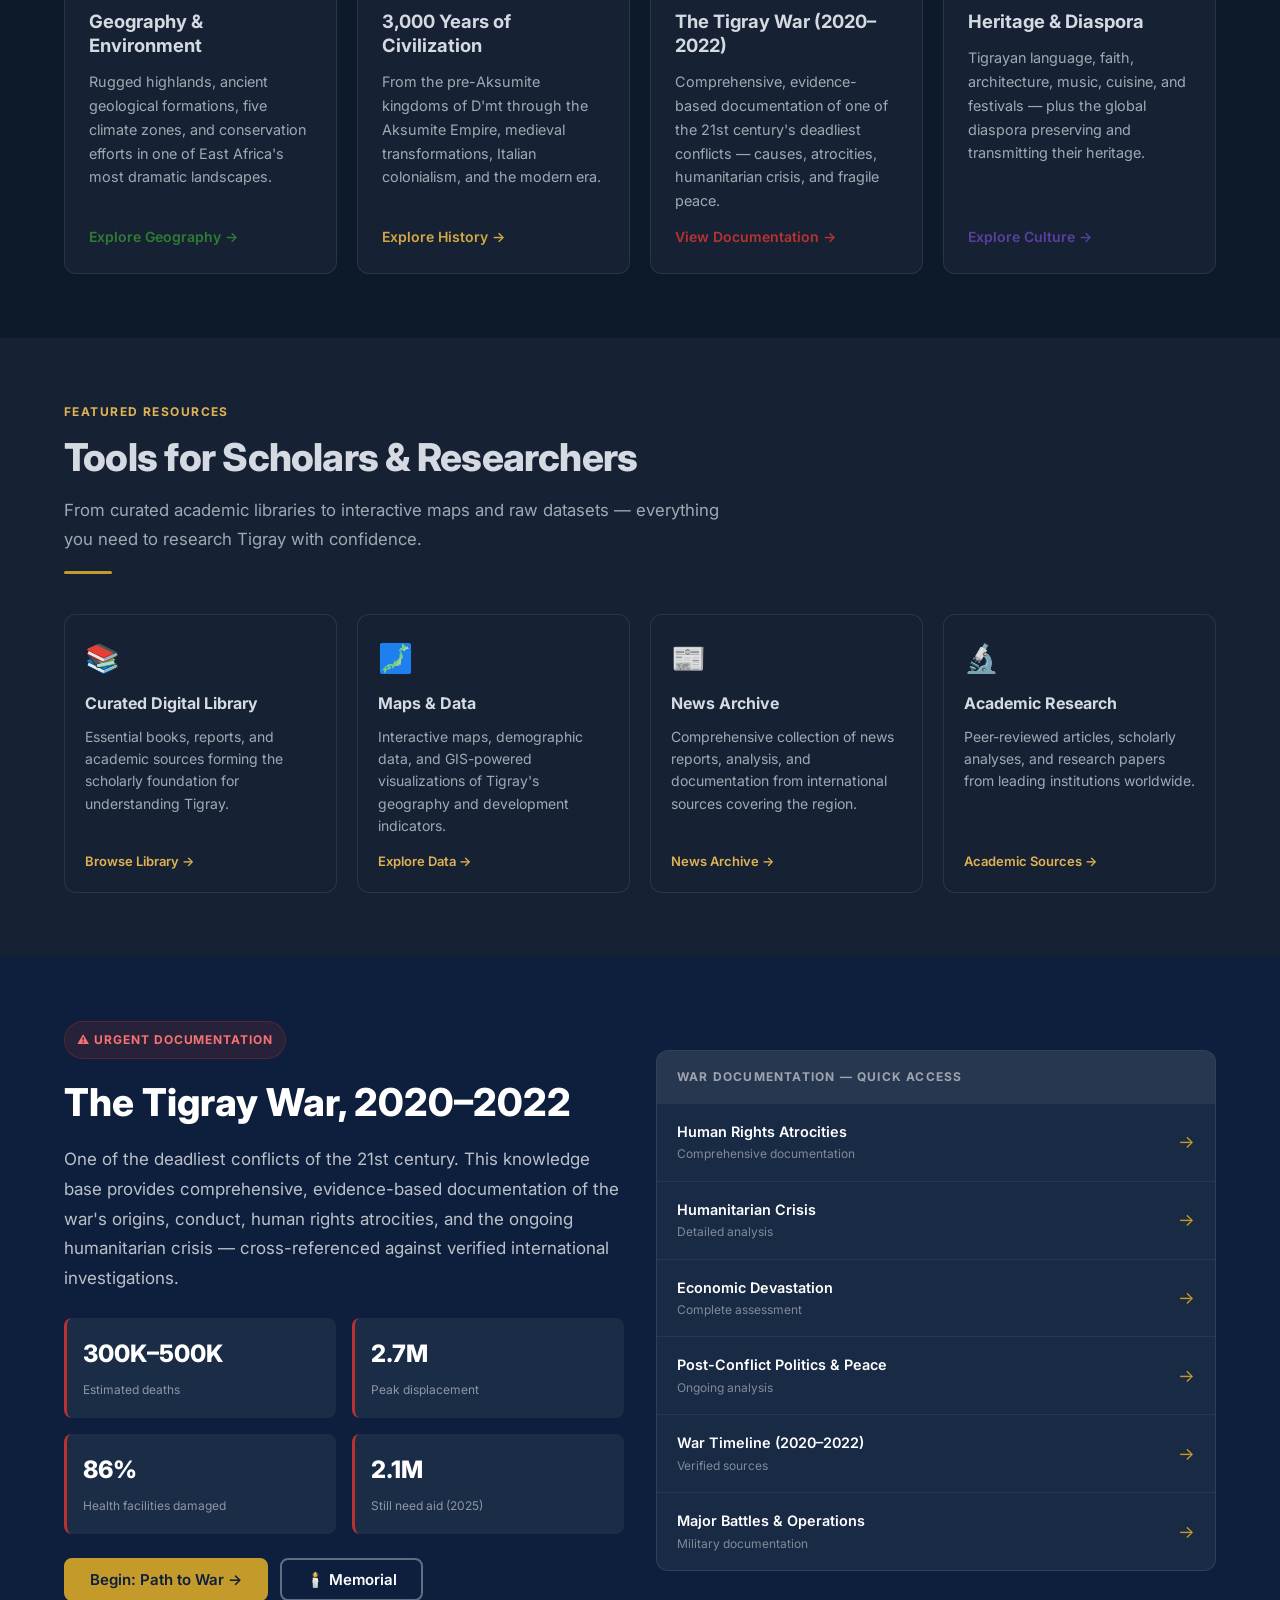
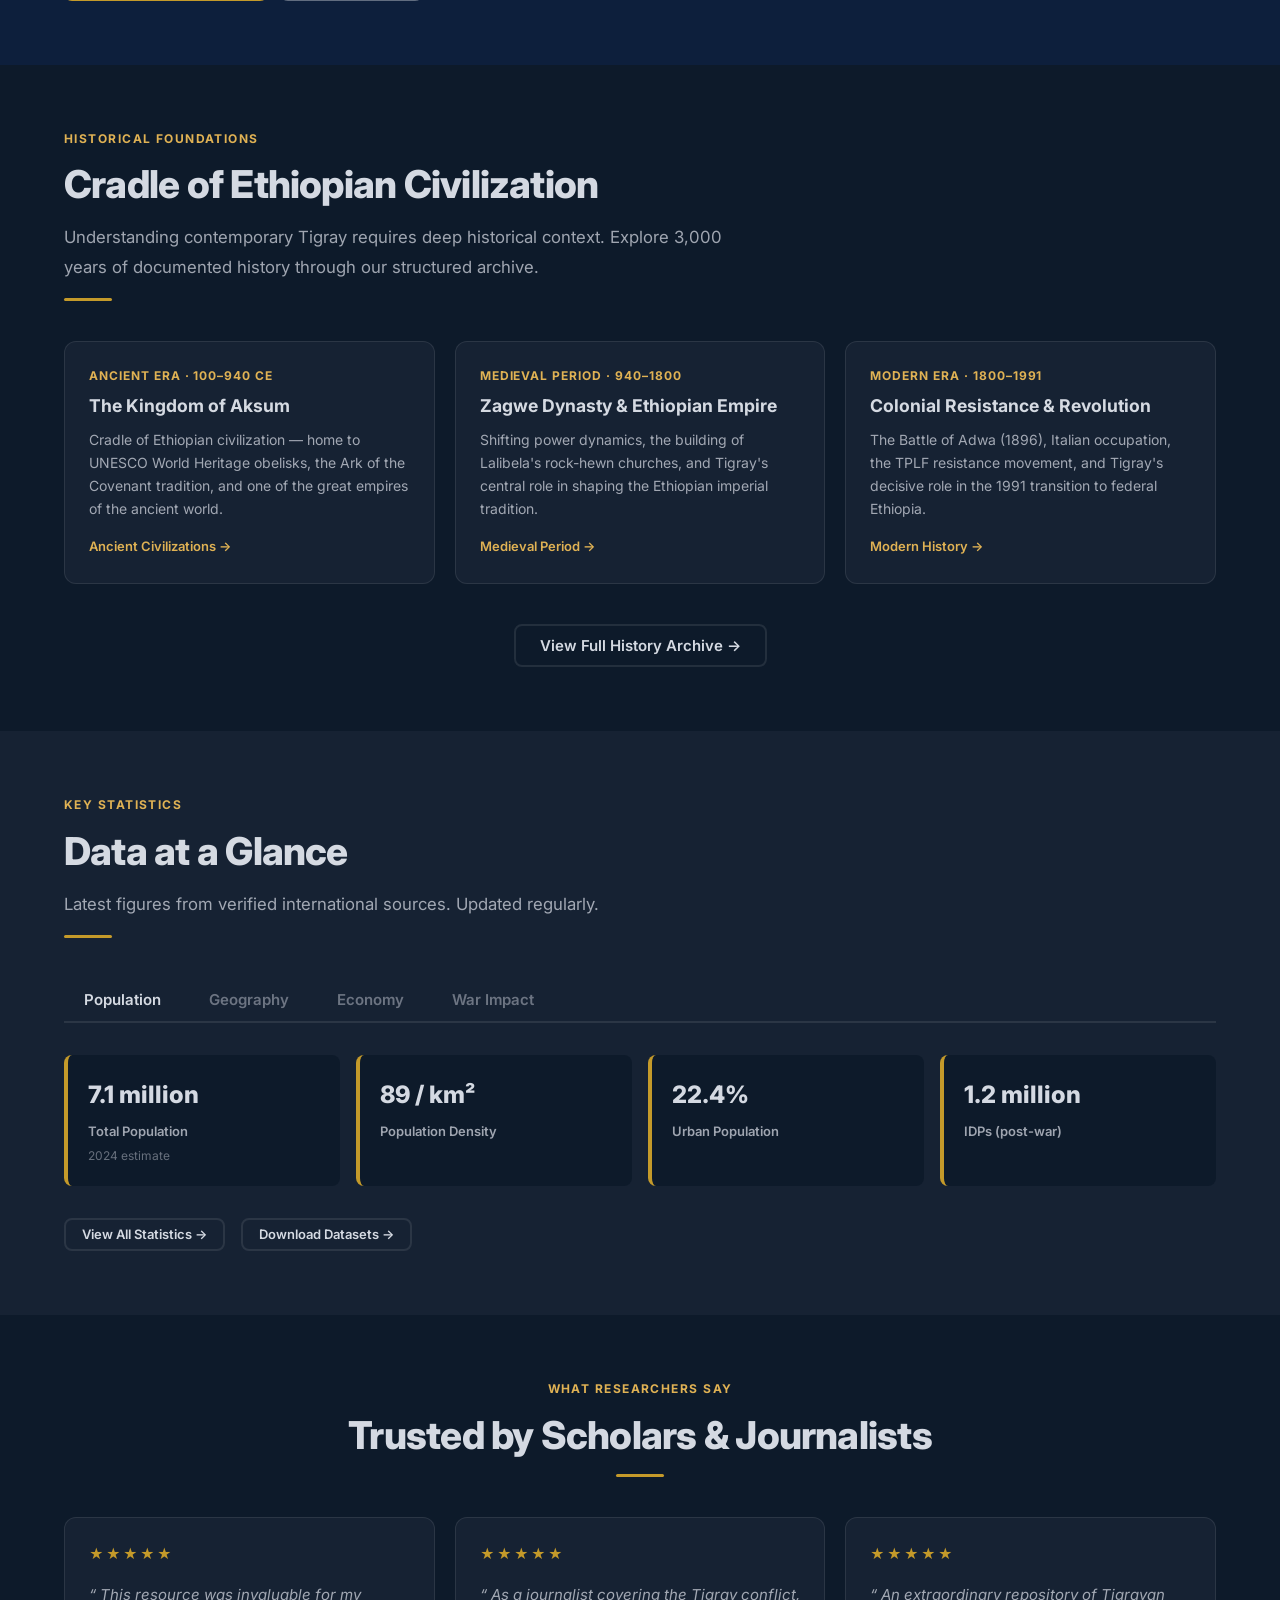
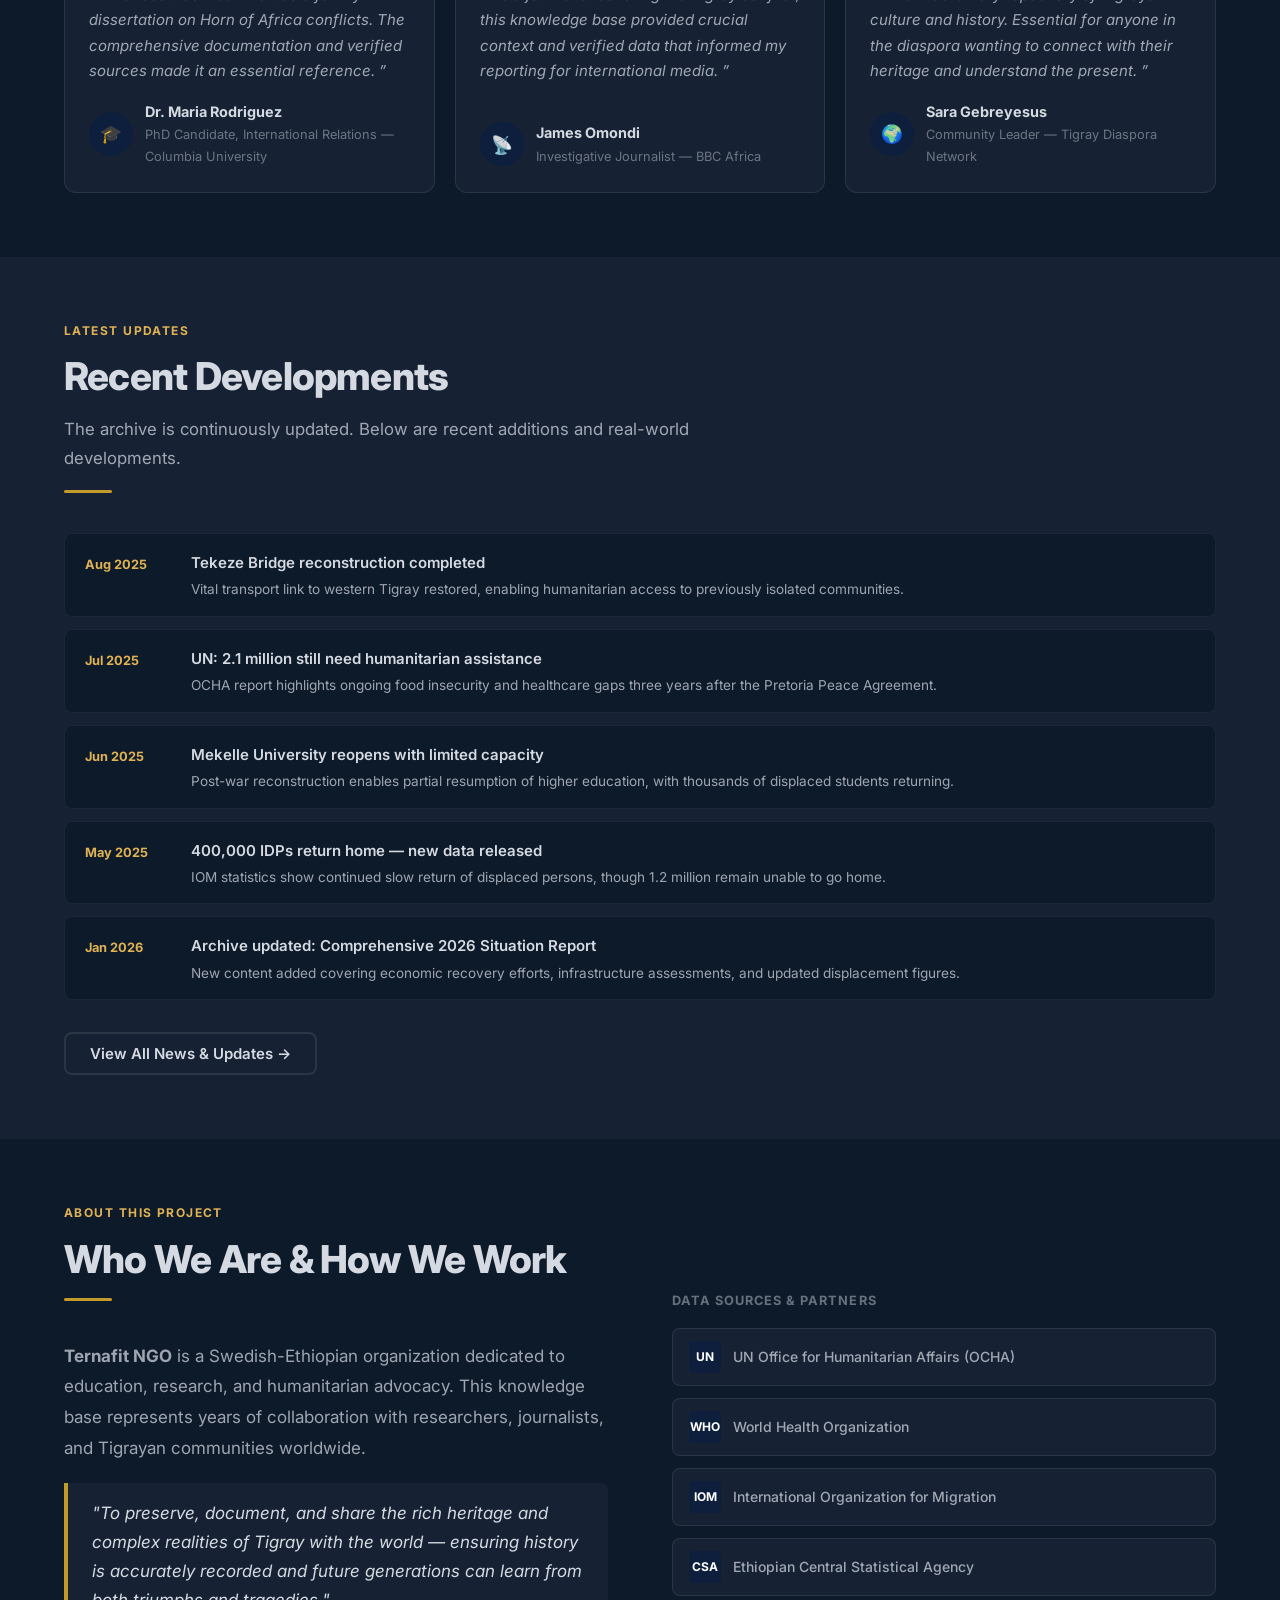
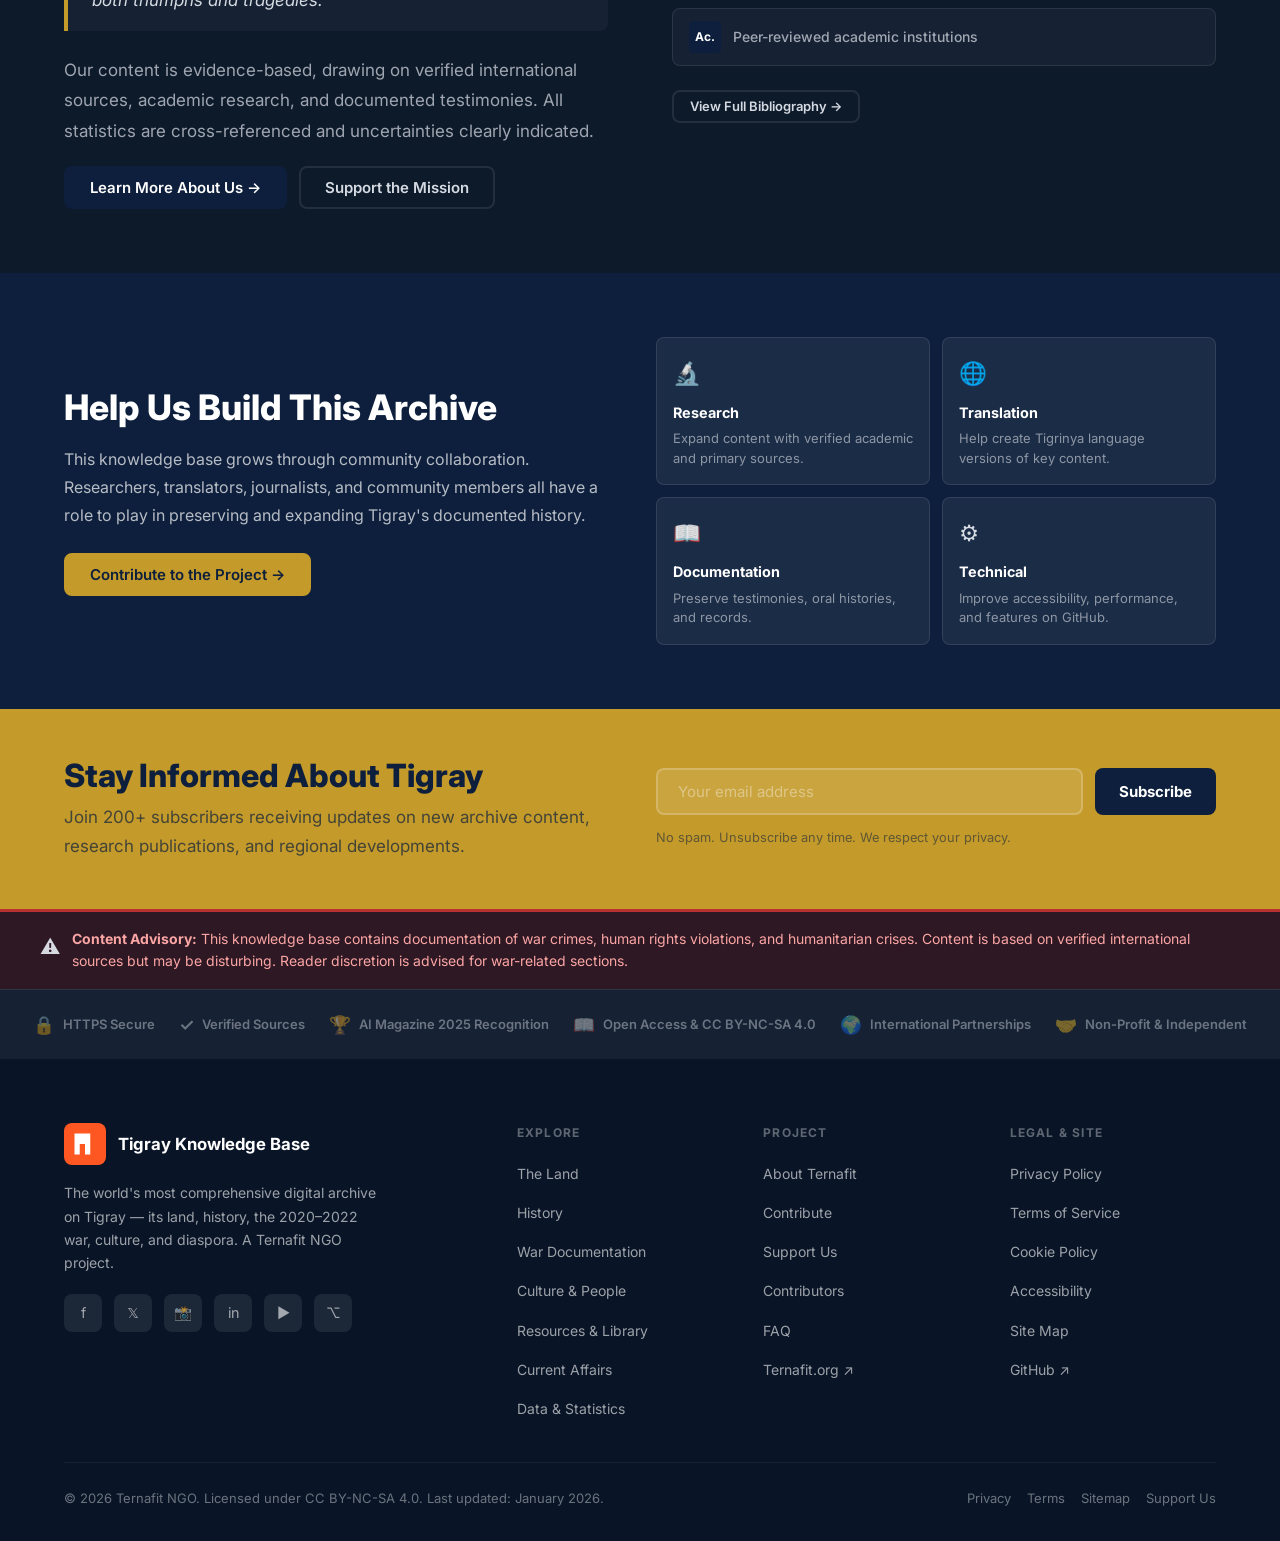
==== commit f48a5cfe: "fix(redesign): remove broken light/dark toggle from landing page The redesigned homepage was built a" ====
--- a/redesign/index.html
+++ b/redesign/index.html
@@ -96,17 +96,15 @@
           <li><a href="https://tigray.ternafit.org/war/path-to-war/" class="nav__link">Tigray&nbsp;War</a></li>
           <li><a href="https://tigray.ternafit.org/culture/tigrayan-people/" class="nav__link">Culture</a></li>
           <li><a href="https://tigray.ternafit.org/resources/digital-library/" class="nav__link">Resources</a></li>
-          <li><a href="https://tigray.ternafit.org/current/overview/" class="nav__link">Current&nbsp;Affairs</a></li>
+          <li><a href="https://tigray.ternafit.org/07-current-affairs/" class="nav__link">Current&nbsp;Affairs</a></li>
           <li><a href="https://tigray.ternafit.org/about/" class="nav__link">About</a></li>
           <li><a href="https://tigray.ternafit.org/support/" class="nav__link nav__cta">Support&nbsp;Us</a></li>
         </ul>
 
-        <!-- Right-side controls: theme toggle + mobile hamburger -->
+        <!-- Right-side controls: mobile hamburger
+             NOTE: colour-mode toggle lives on the MkDocs Material pages.
+             The redesigned landing page is intentionally dark-first. -->
         <div class="nav__controls">
-          <button class="theme-toggle" id="theme-toggle" aria-label="Switch to light mode" title="Toggle colour mode">
-            <span class="icon-moon" aria-hidden="true">🌙</span>
-            <span class="icon-sun"  aria-hidden="true">☀️</span>
-          </button>
           <button class="nav__toggle" aria-label="Open navigation menu" aria-expanded="false" aria-controls="nav-menu">
             <span class="nav__hamburger" aria-hidden="true"></span>
           </button>
@@ -332,7 +330,7 @@
             <span class="resource-card__cta">Explore Data →</span>
           </a>
 
-          <a href="https://tigray.ternafit.org/current/overview/" class="resource-card fade-in" aria-label="Access News Archive">
+          <a href="https://tigray.ternafit.org/07-current-affairs/" class="resource-card fade-in" aria-label="Access News Archive">
             <span class="resource-card__icon" aria-hidden="true">📰</span>
             <h3 class="resource-card__title">News Archive</h3>
             <p class="resource-card__body">Comprehensive collection of news reports, analysis, and documentation from international sources covering the region.</p>
@@ -669,7 +667,7 @@
         </header>
 
         <div class="updates__grid">
-          <a href="https://tigray.ternafit.org/current/overview/" class="update-item fade-in">
+          <a href="https://tigray.ternafit.org/07-current-affairs/" class="update-item fade-in">
             <span class="update-item__date">Aug 2025</span>
             <div class="update-item__content">
               <div class="update-item__title">Tekeze Bridge reconstruction completed</div>
@@ -677,7 +675,7 @@
             </div>
           </a>
 
-          <a href="https://tigray.ternafit.org/current/overview/" class="update-item fade-in">
+          <a href="https://tigray.ternafit.org/07-current-affairs/" class="update-item fade-in">
             <span class="update-item__date">Jul 2025</span>
             <div class="update-item__content">
               <div class="update-item__title">UN: 2.1 million still need humanitarian assistance</div>
@@ -685,7 +683,7 @@
             </div>
           </a>
 
-          <a href="https://tigray.ternafit.org/current/overview/" class="update-item fade-in">
+          <a href="https://tigray.ternafit.org/07-current-affairs/" class="update-item fade-in">
             <span class="update-item__date">Jun 2025</span>
             <div class="update-item__content">
               <div class="update-item__title">Mekelle University reopens with limited capacity</div>
@@ -693,7 +691,7 @@
             </div>
           </a>
 
-          <a href="https://tigray.ternafit.org/current/overview/" class="update-item fade-in">
+          <a href="https://tigray.ternafit.org/07-current-affairs/" class="update-item fade-in">
             <span class="update-item__date">May 2025</span>
             <div class="update-item__content">
               <div class="update-item__title">400,000 IDPs return home — new data released</div>
@@ -711,7 +709,7 @@
         </div>
 
         <div style="margin-top:2rem;">
-          <a href="https://tigray.ternafit.org/current/overview/" class="btn btn--ghost">View All News &amp; Updates →</a>
+          <a href="https://tigray.ternafit.org/07-current-affairs/" class="btn btn--ghost">View All News &amp; Updates →</a>
         </div>
       </div>
     </section>
@@ -922,7 +920,7 @@
             <li><a href="https://tigray.ternafit.org/war/path-to-war/" class="footer__col-link">War Documentation</a></li>
             <li><a href="https://tigray.ternafit.org/culture/tigrayan-people/" class="footer__col-link">Culture &amp; People</a></li>
             <li><a href="https://tigray.ternafit.org/resources/digital-library/" class="footer__col-link">Resources &amp; Library</a></li>
-            <li><a href="https://tigray.ternafit.org/current/overview/" class="footer__col-link">Current Affairs</a></li>
+            <li><a href="https://tigray.ternafit.org/07-current-affairs/" class="footer__col-link">Current Affairs</a></li>
             <li><a href="https://tigray.ternafit.org/demographics/" class="footer__col-link">Data &amp; Statistics</a></li>
           </ul>
         </nav>
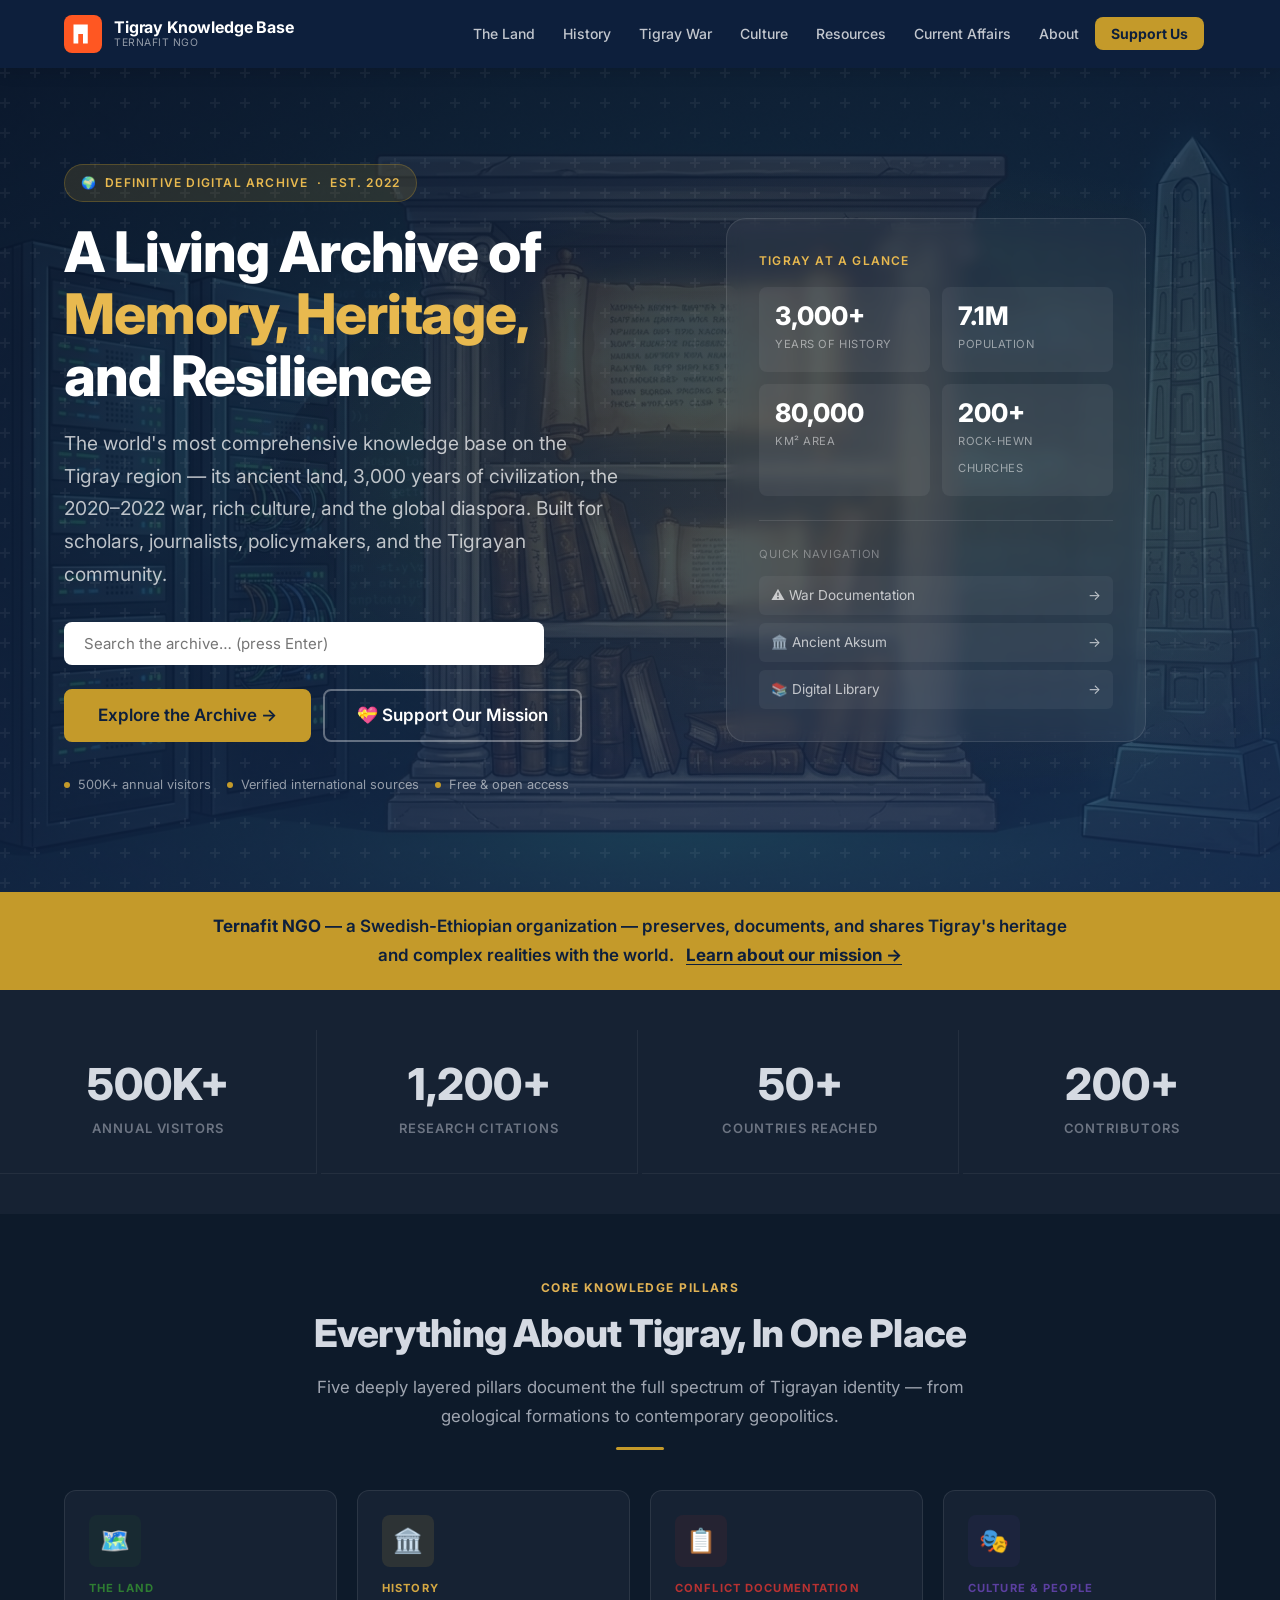
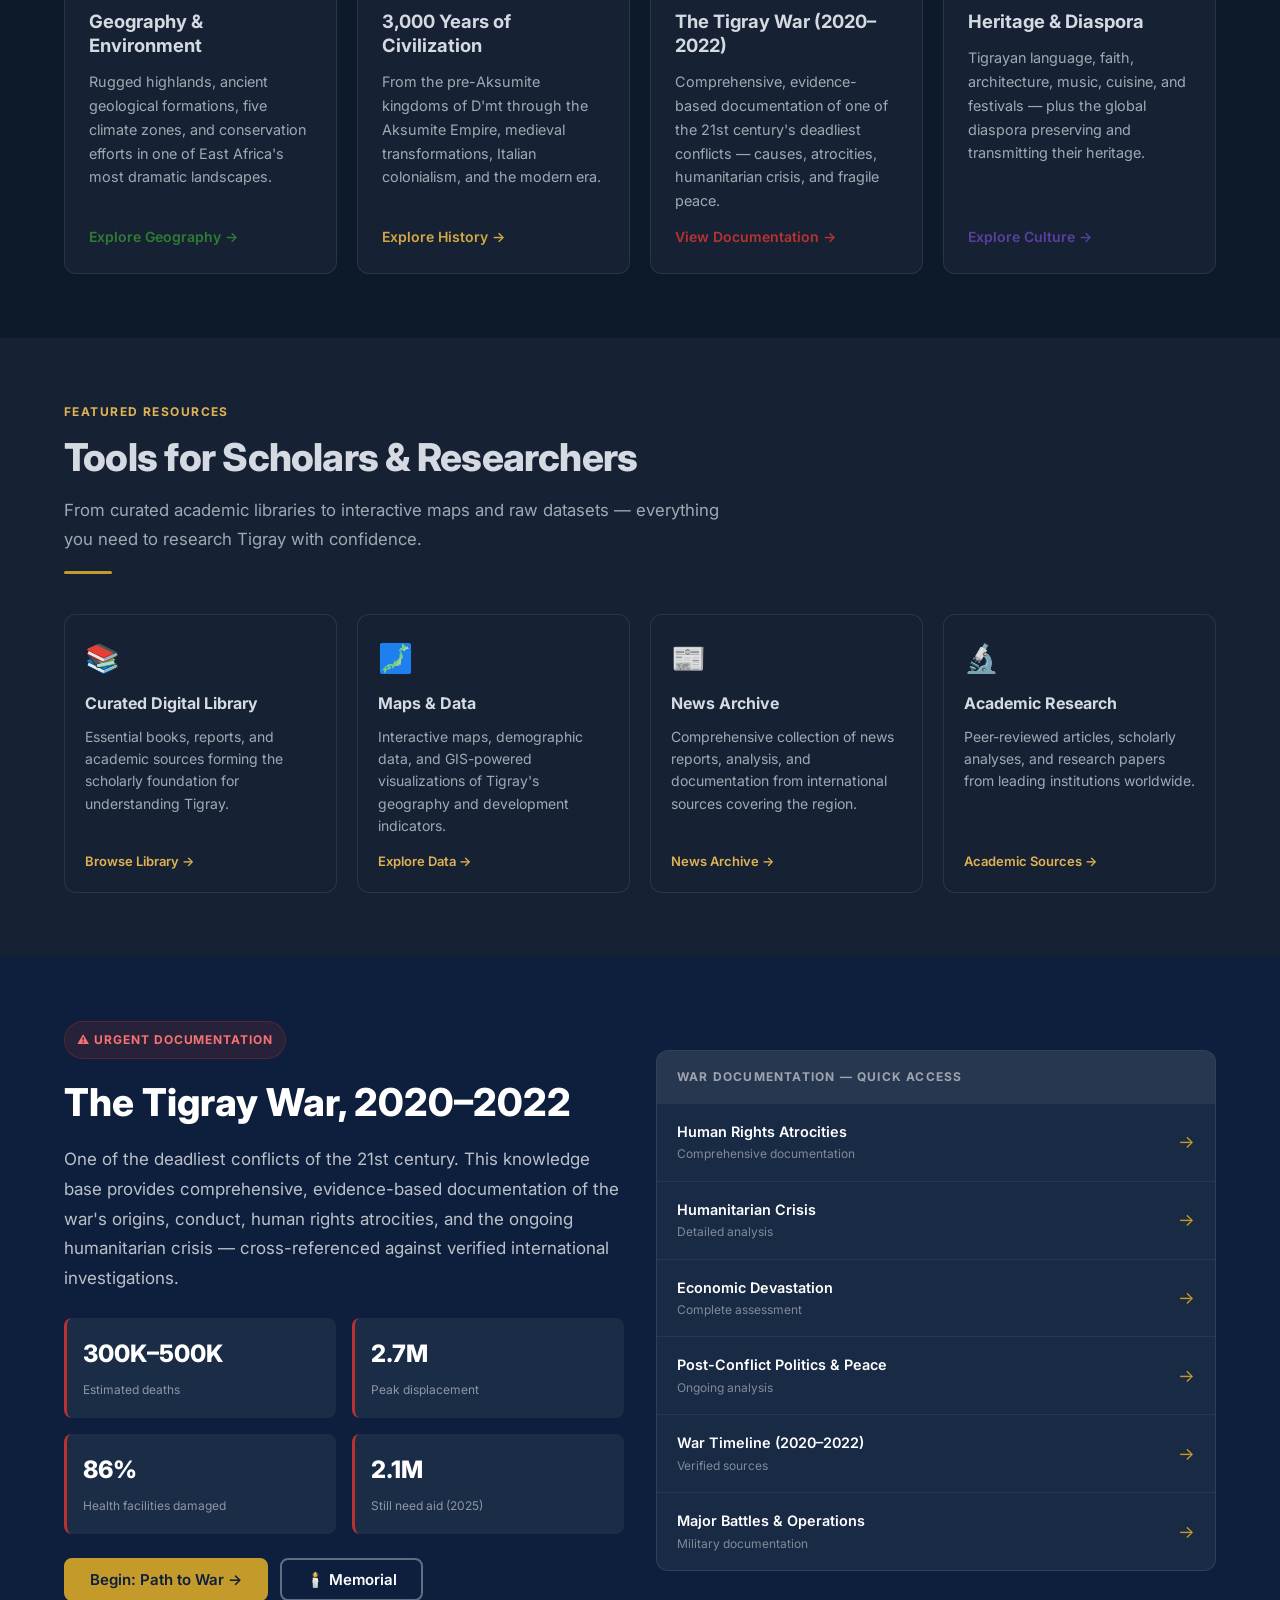
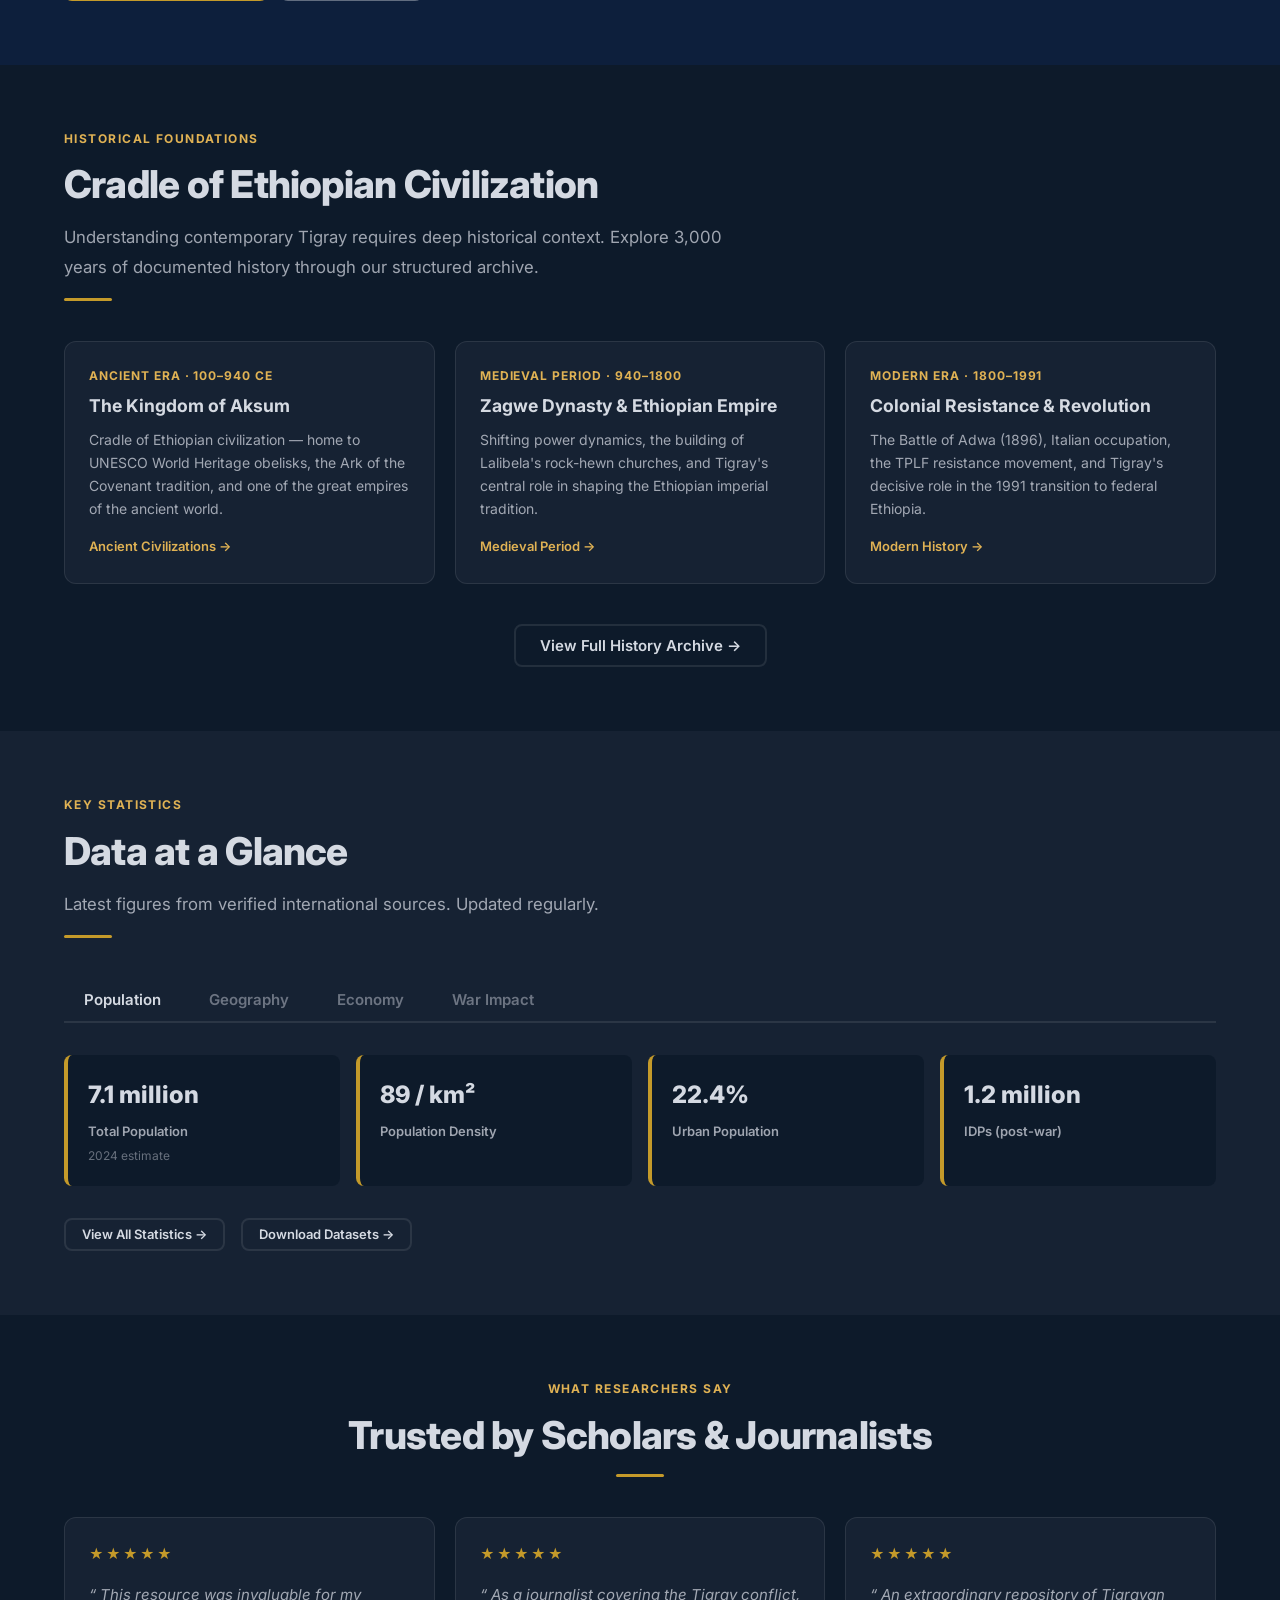
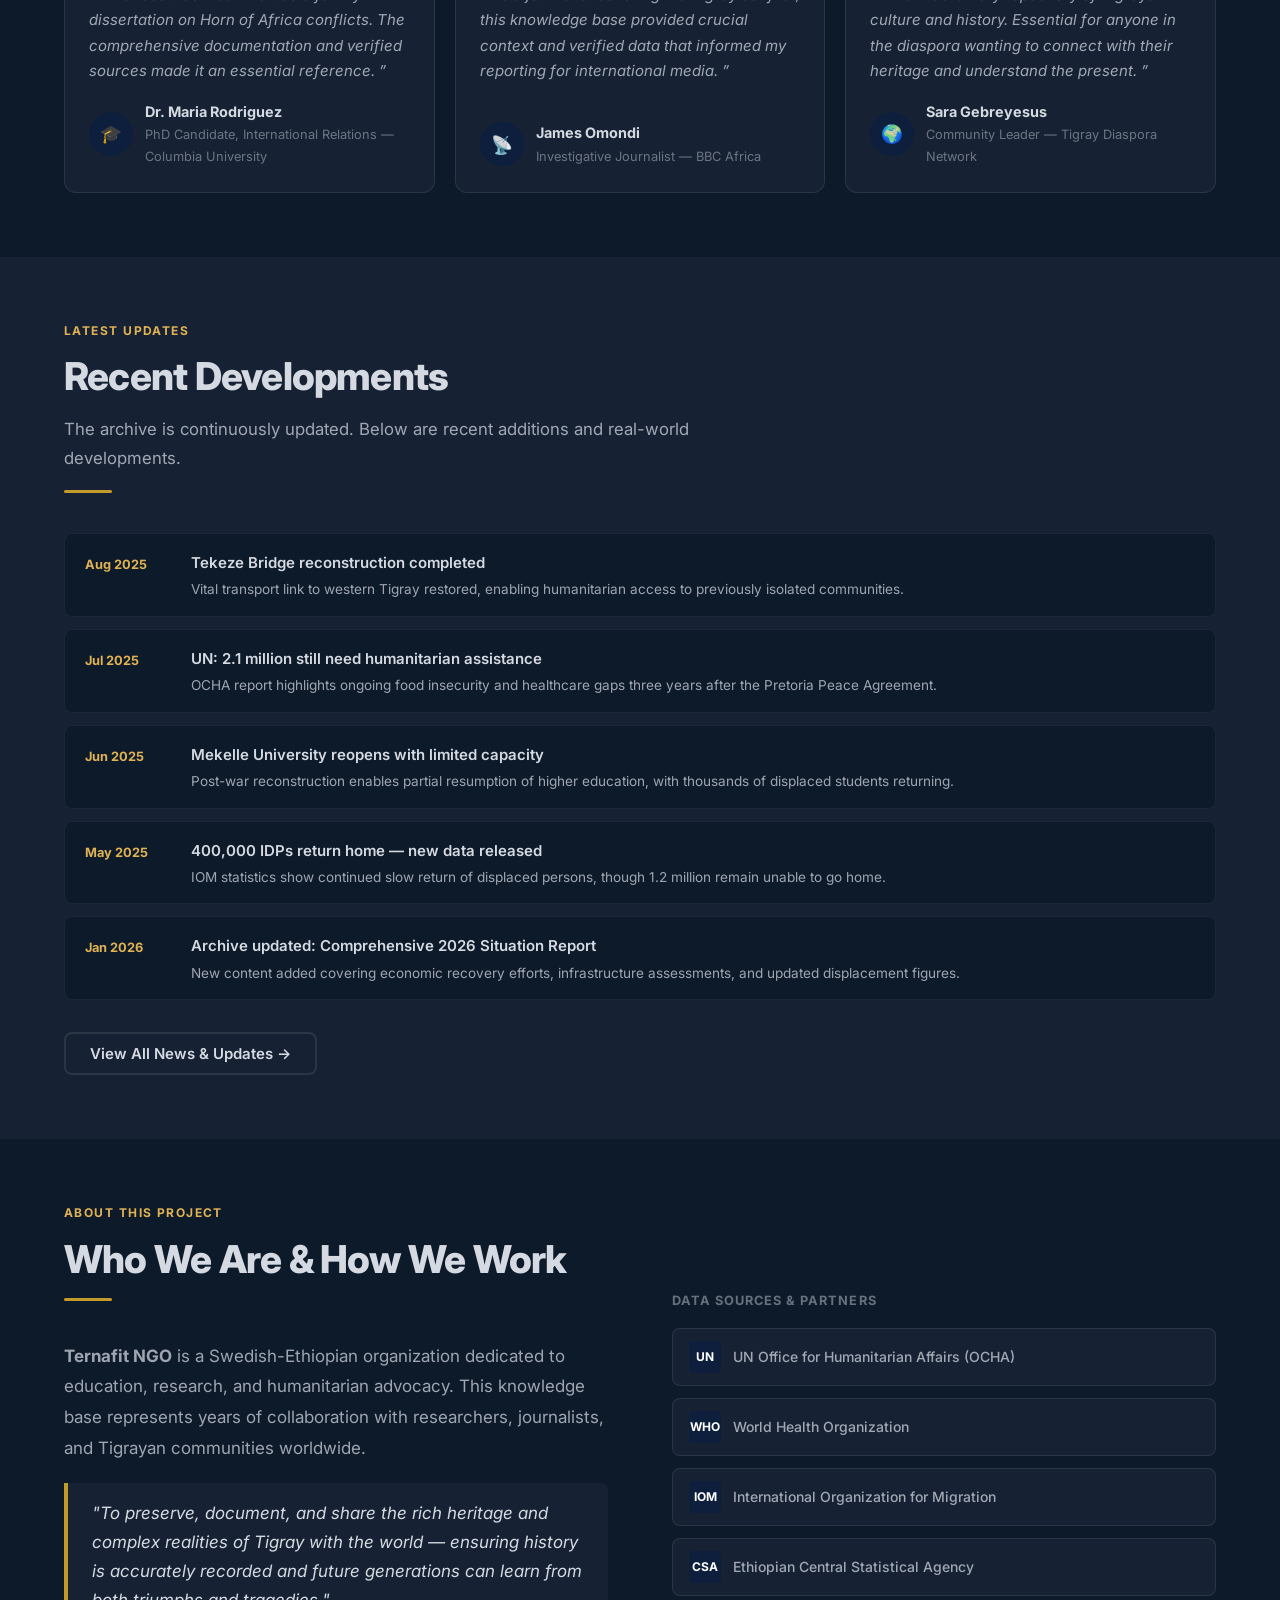
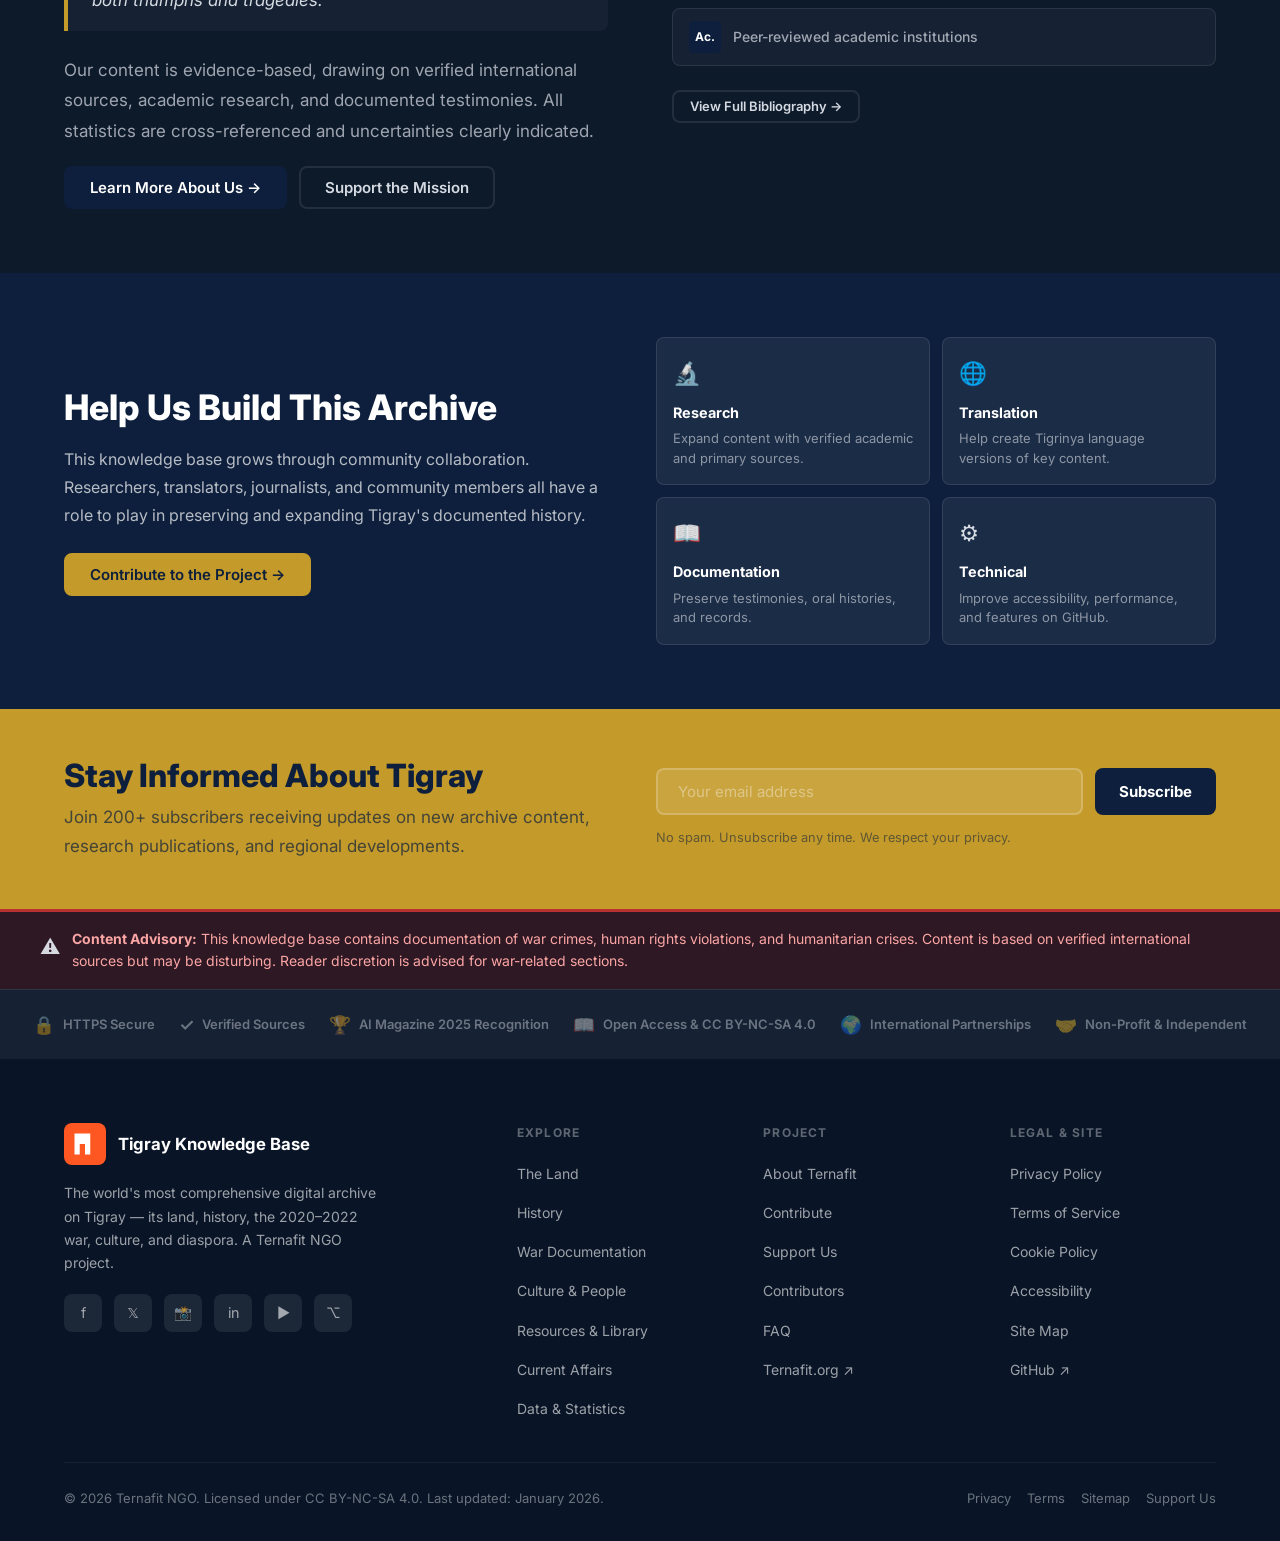
==== commit 5b1a4367: "content: full Tigray War timeline page and hero background image - docs/war/timeline.md: replace the" ====
--- a/redesign/index.html
+++ b/redesign/index.html
@@ -116,7 +116,9 @@
 
   <!-- ── HERO ───────────────────────────────────────────────── -->
   <header class="hero" id="main-content" role="banner">
-    <div class="hero__bg" aria-hidden="true"></div>
+    <div class="hero__bg" aria-hidden="true">
+      <img src='/assets/images/hero-image.png' alt='Tigray Knowledge Base Hero Background' />
+    </div>
     <div class="hero__pattern" aria-hidden="true"></div>
 
     <div class="hero__inner">
--- a/redesign/styles.css
+++ b/redesign/styles.css
@@ -361,6 +361,29 @@
   z-index: 0;
 }
 
+/* Optional photo background (see redesign/index.html) */
+.hero__bg img {
+  position: absolute;
+  inset: 0;
+  width: 100%;
+  height: 100%;
+  object-fit: cover;
+  z-index: 0;
+}
+.hero__bg:has(img)::after {
+  content: "";
+  position: absolute;
+  inset: 0;
+  z-index: 1;
+  background:
+    radial-gradient(ellipse 80% 60% at 70% 50%, rgba(196,154,42,0.12) 0%, transparent 65%),
+    linear-gradient(160deg, rgba(10,23,45,0.88) 0%, rgba(13,31,60,0.82) 45%, rgba(22,45,85,0.78) 100%);
+  pointer-events: none;
+}
+.hero__bg:has(img) {
+  background: none;
+}
+
 .hero__pattern {
   position: absolute;
   inset: 0;
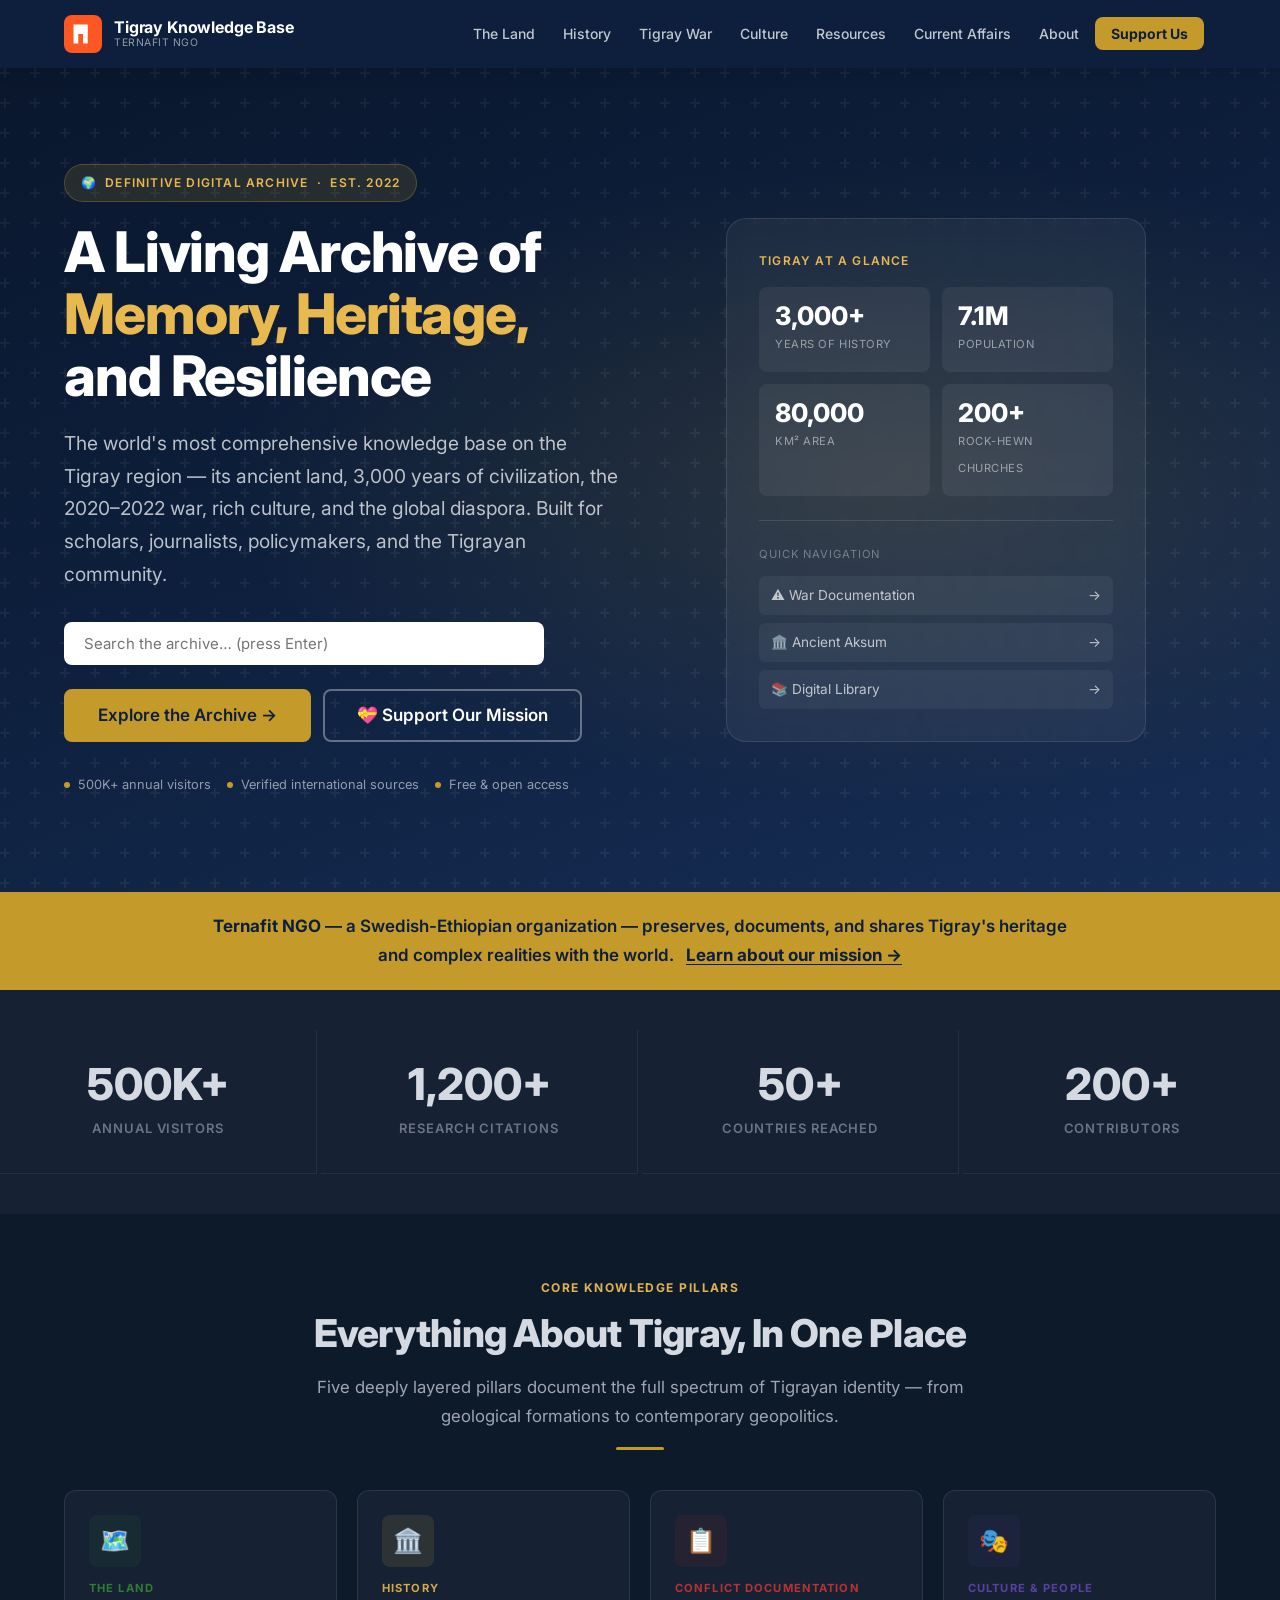
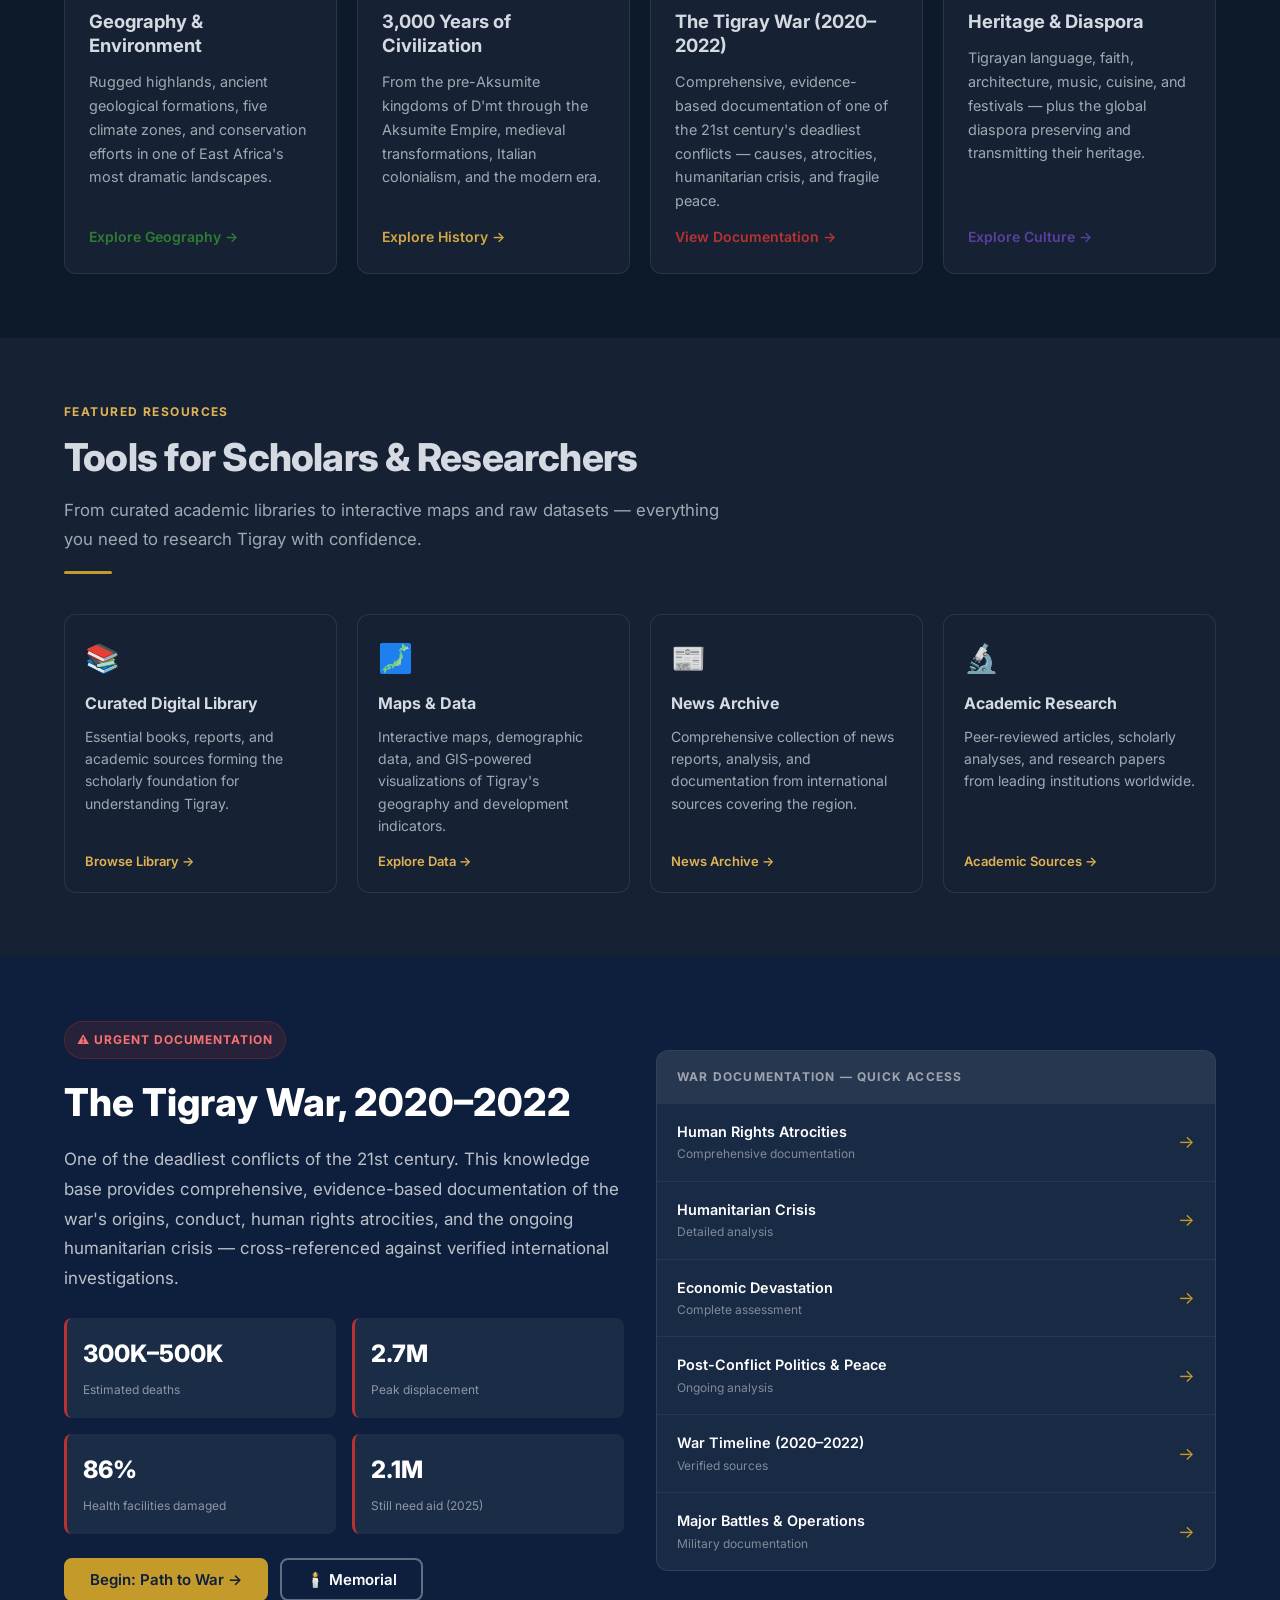
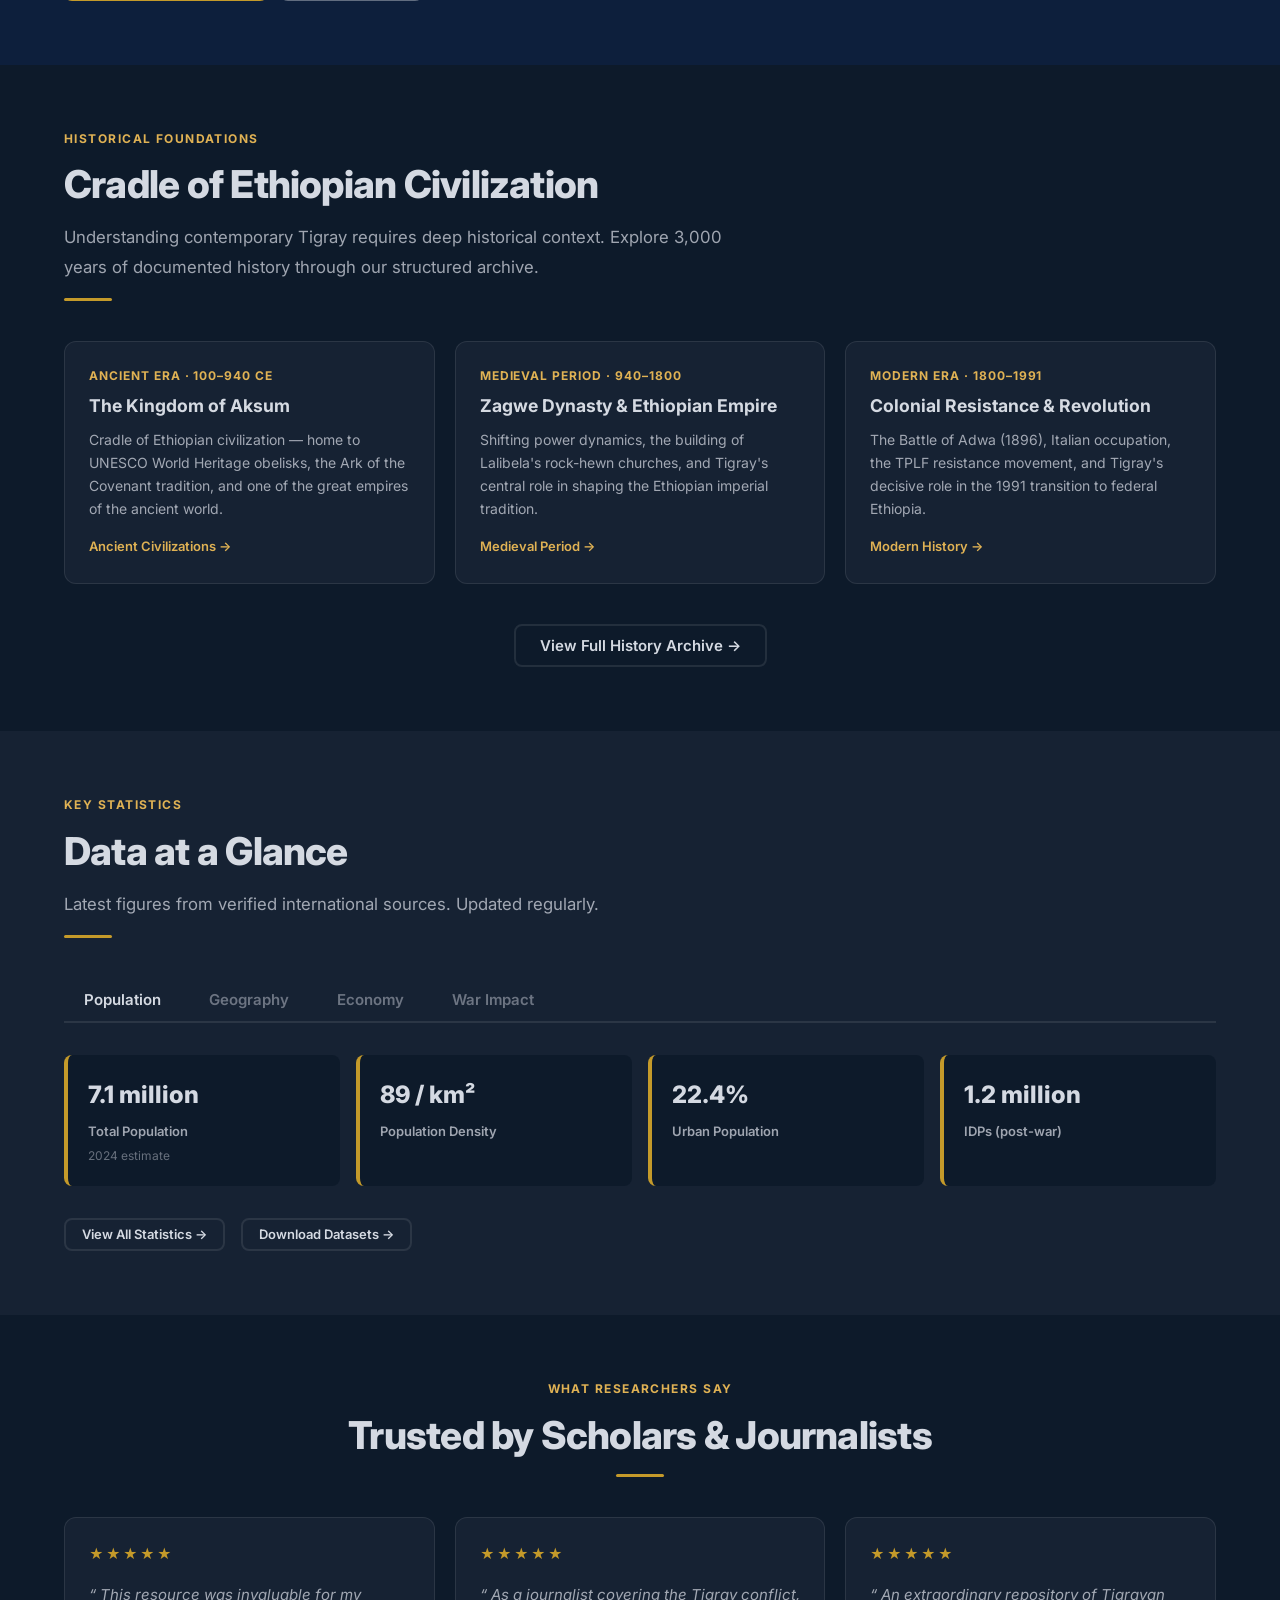
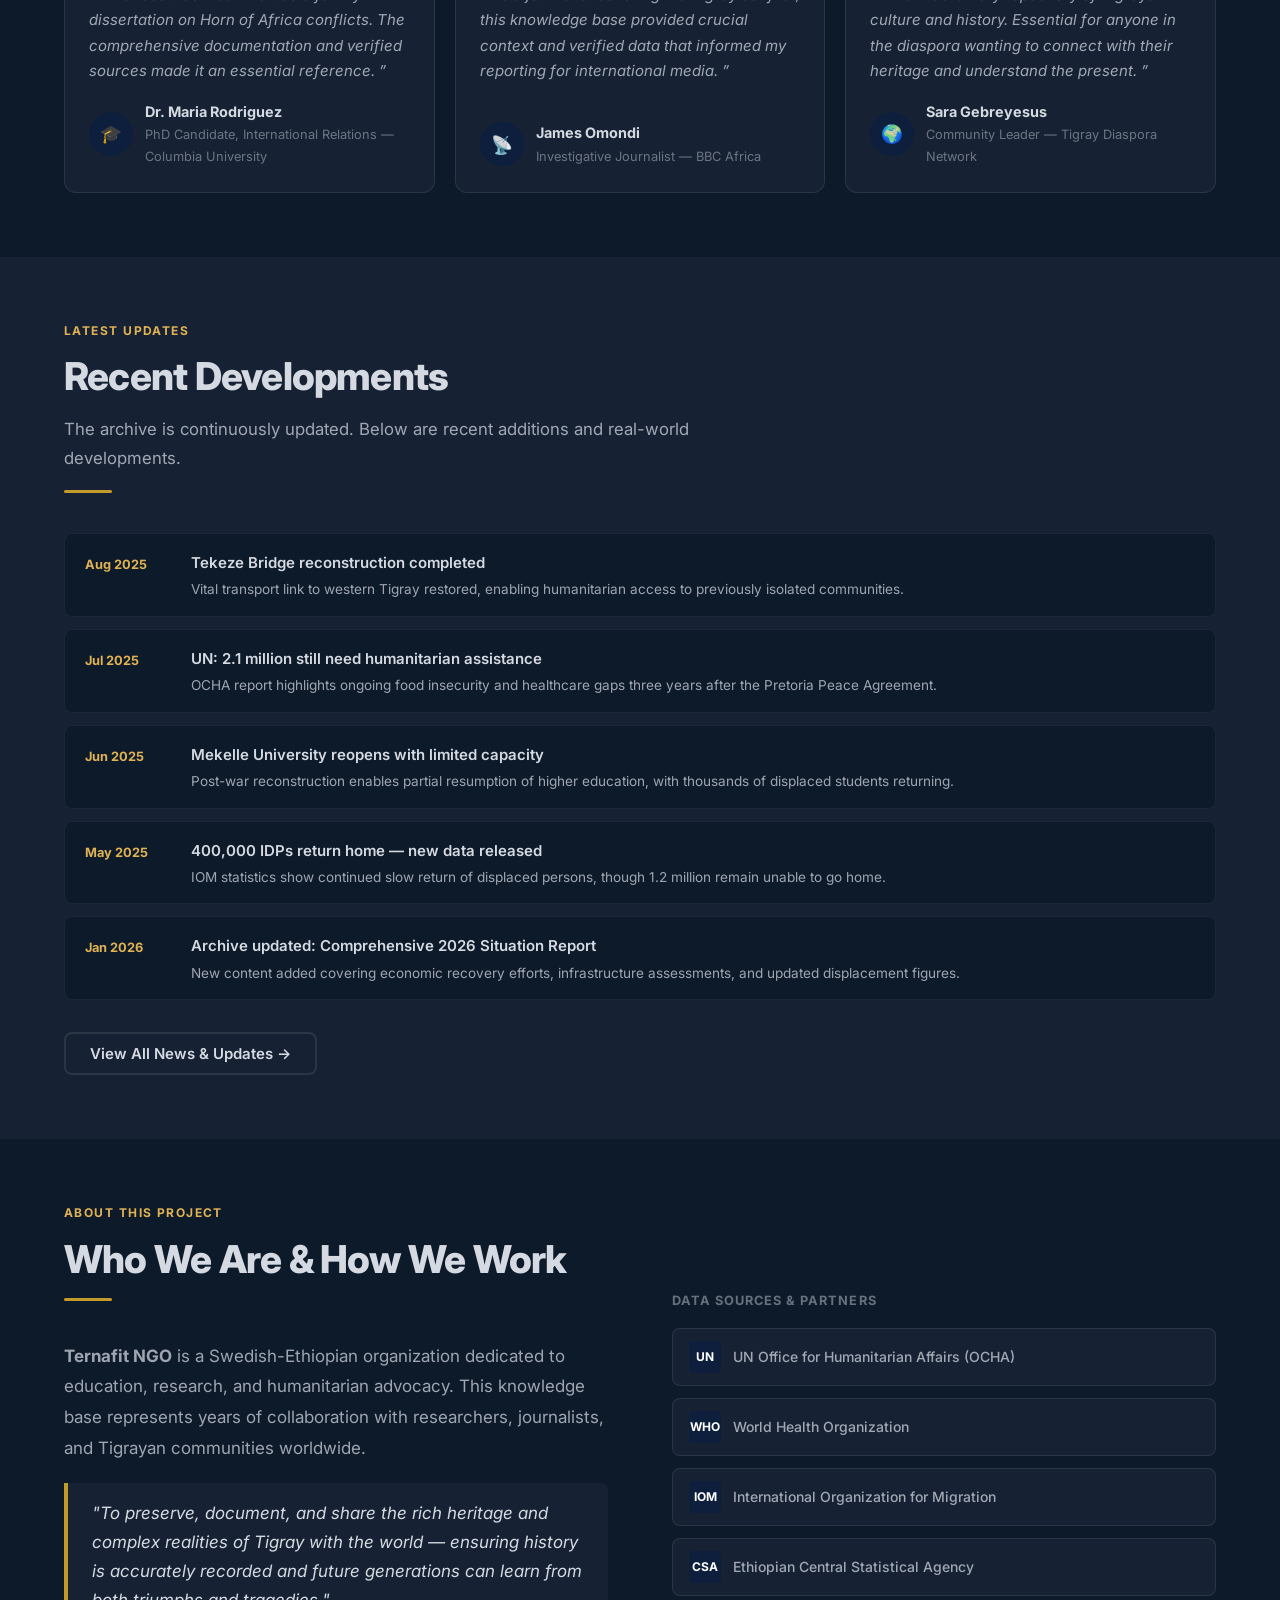
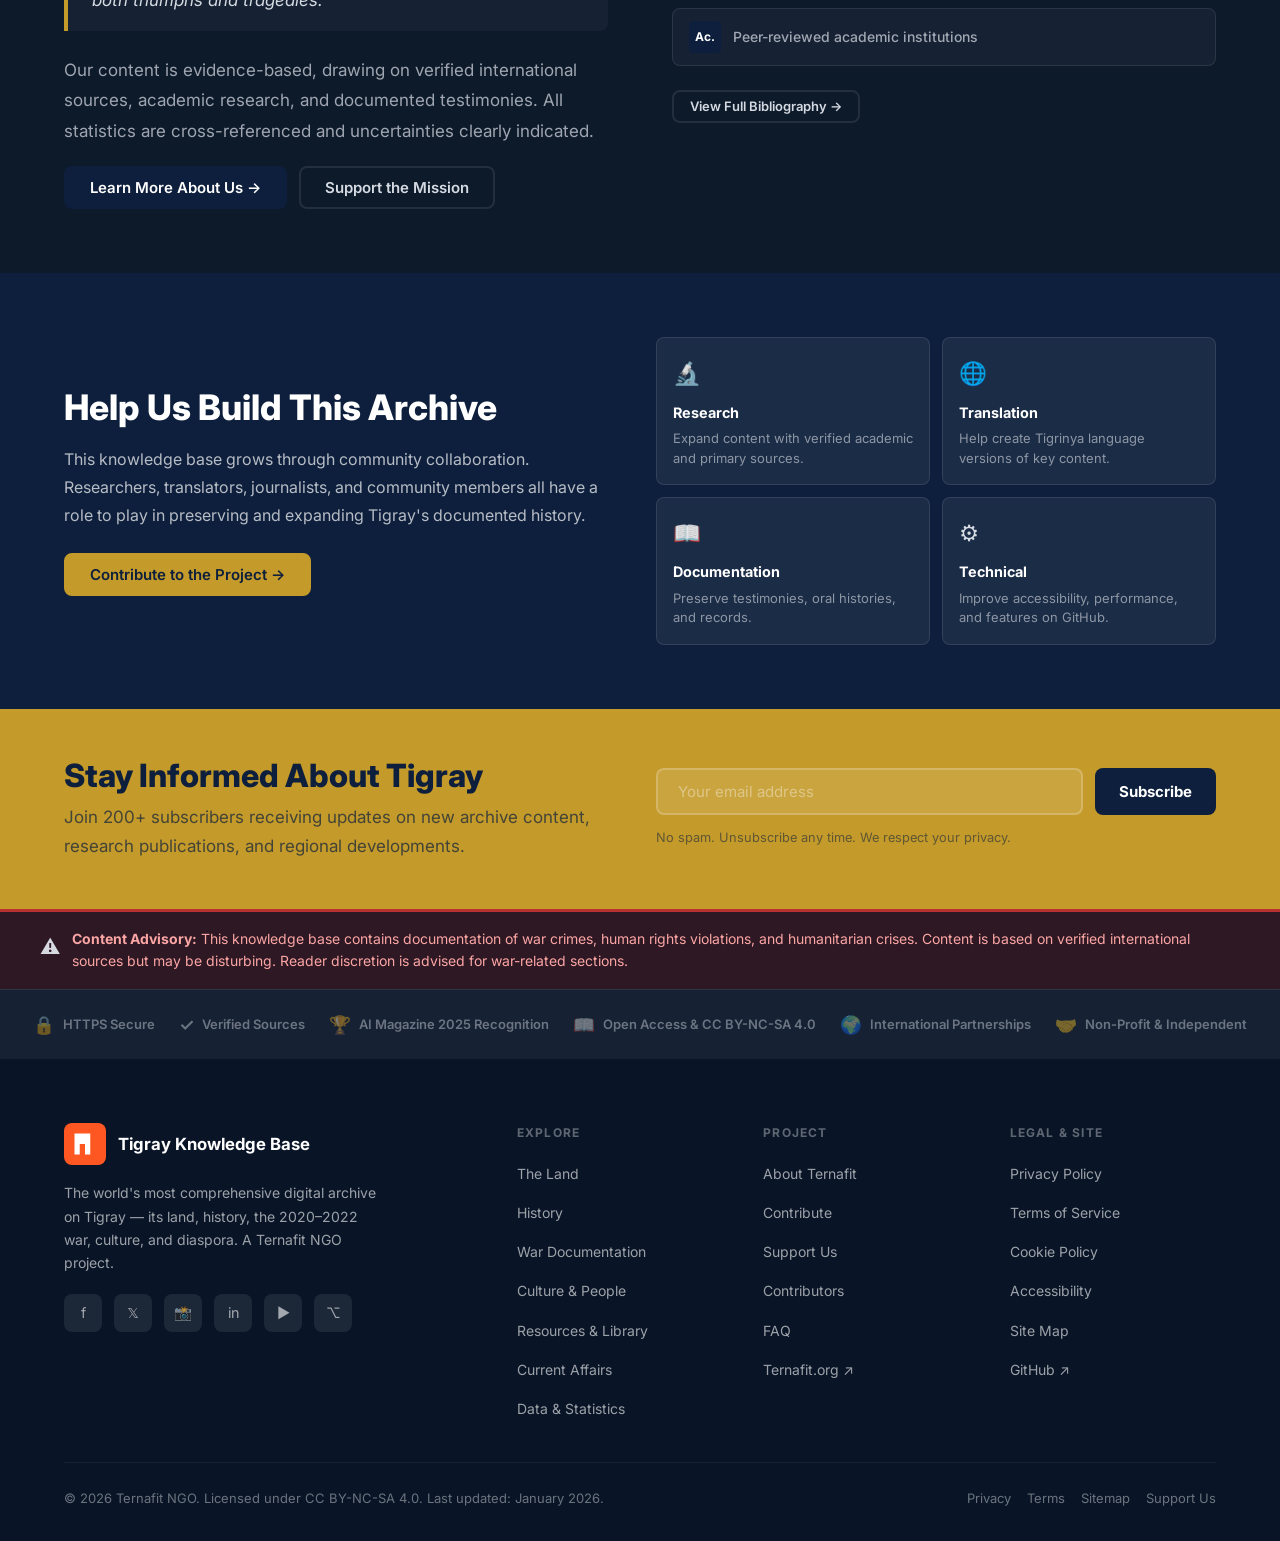
==== commit 2e890290: "Update file" ====
--- a/redesign/index.html
+++ b/redesign/index.html
@@ -116,9 +116,7 @@
 
   <!-- ── HERO ───────────────────────────────────────────────── -->
   <header class="hero" id="main-content" role="banner">
-    <div class="hero__bg" aria-hidden="true">
-      <img src='/assets/images/hero-image.png' alt='Tigray Knowledge Base Hero Background' />
-    </div>
+    <div class="hero__bg" aria-hidden="true"></div>
     <div class="hero__pattern" aria-hidden="true"></div>
 
     <div class="hero__inner">
